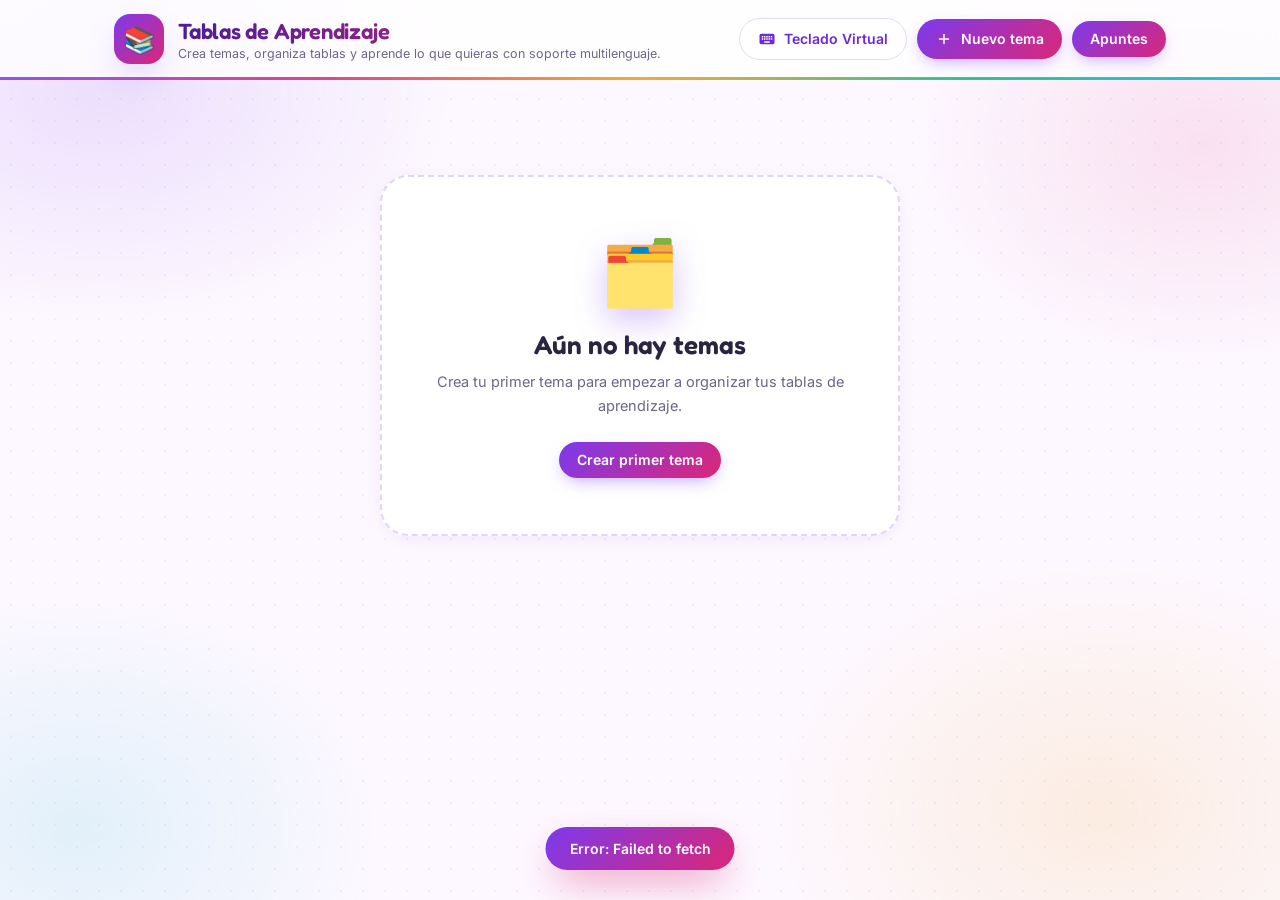
==== index.html @ 8bde0f59 "Update index.html" ====
<!DOCTYPE html>
<html lang="es">
<head>
  <meta charset="UTF-8" />
  <meta name="viewport" content="width=device-width, initial-scale=1.0" />
  <title>Tablas de Aprendizaje</title>
  <link rel="stylesheet" href="styles.css" />
  <link rel="preconnect" href="https://fonts.googleapis.com">
  <link href="https://fonts.googleapis.com/css2?family=Inter:wght@400;500;600;700;800&display=swap" rel="stylesheet">
  <!-- Icons -->
  <link href="https://fonts.googleapis.com/icon?family=Material+Icons+Round" rel="stylesheet">
</head>
<body>
  <div class="app-wrapper">
    <!-- Header -->
    <header class="app-header">
      <div class="header-inner">
        <div class="brand">
          <span class="brand-emoji">📚</span>
          <div>
            <h1>Tablas de Aprendizaje</h1>
            <p class="subtitle">Crea temas, organiza tablas y aprende lo que quieras con soporte multilenguaje.</p>
          </div>
        </div>
        <div class="header-actions">
          <button id="btnToggleKeyboard" class="btn btn-ghost" title="Mostrar/Ocultar Teclado Virtual">
            <span class="material-icons-round">keyboard</span>
            <span class="btn-text">Teclado Virtual</span>
          </button>
          <button id="btnNewTheme" class="btn btn-primary">
            <span class="material-icons-round">add</span> Nuevo tema
          </button>
          <a href="https://1oscar089.github.io/Directorio-de-Sitios/" target="_blank"><button class="btn btn-primary"> Apuntes </button></a>
        </div>
      </div>
    </header>

    <!-- Main -->
    <main class="app-main">
      <!-- Vista de temas -->
      <section id="viewThemes" class="view active">
        <div id="emptyState" class="empty-state">
          <div class="empty-emoji">🗂️</div>
          <h2>Aún no hay temas</h2>
          <p>Crea tu primer tema para empezar a organizar tus tablas de aprendizaje.</p>
          <button class="btn btn-primary" onclick="document.getElementById('btnNewTheme').click()">Crear primer tema</button>
        </div>
        <div id="themesGrid" class="themes-grid"></div>
      </section>

      <!-- Vista de un tema -->
      <section id="viewTheme" class="view">
        <button class="btn btn-ghost back-btn" onclick="showThemes()">
          <span class="material-icons-round">arrow_back</span> Volver a temas
        </button>
        <div class="theme-header">
          <span id="themeEmoji" class="theme-emoji">📖</span>
          <h2 id="themeName">Tema</h2>
          <button class="btn btn-ghost btn-sm" onclick="editCurrentTheme()" title="Editar Tema">
            <span class="material-icons-round">edit</span>
          </button>
        </div>
        <div class="tables-section">
          <div class="tables-section-head">
            <h3>Tus Tablas</h3>
            <button id="btnNewTable" class="btn btn-primary">
              <span class="material-icons-round">add_circle</span> Nueva tabla
            </button>
          </div>
          <div id="tablesContainer" class="tables-container"></div>
        </div>
      </section>
    </main>
  </div>

  <!-- Teclado Virtual Avanzado / Multilenguaje -->
  <div id="virtualKeyboard" class="virtual-keyboard hidden">
    <div class="vk-header">
      <div class="vk-title-group">
        <span class="material-icons-round">language</span>
        <span class="vk-title">Símbolos e Idiomas</span>
      </div>
      <select id="vkLayoutSelect" class="vk-select">
        <optgroup label="Idiomas Asiáticos">
          <option value="japanese_hiragana">Japonés (Hiragana)</option>
          <option value="japanese_katakana">Japonés (Katakana)</option>
          <option value="chinese_common">Chino (Ideogramas comunes)</option>
          <option value="korean_hangul">Coreano (Hangul Jamo)</option>
        </optgroup>
        <optgroup label="Otros Idiomas y Fonética">
          <option value="arabic">Árabe</option>
          <option value="greek">Griego</option>
          <option value="cyrillic">Cirílico (Ruso)</option>
          <option value="ipa">IPA (Fonética)</option>
        </optgroup>
        <optgroup label="Ciencias y Acentos">
          <option value="math">Matemáticas y Lógica</option>
          <option value="accents">Acentos Especiales</option>
        </optgroup>
      </select>
      <div class="vk-drag-handle material-icons-round" title="Arrastrar teclado">drag_indicator</div>
      <button class="vk-close material-icons-round" onclick="toggleVirtualKeyboard()">close</button>
    </div>
    <!-- Buscador interno de símbolos rápidos -->
    <div class="vk-search-container">
      <span class="material-icons-round search-icon">search</span>
      <input type="text" id="vkSearchInput" placeholder="Buscar símbolo (ej: alfa, k, integral)..." />
    </div>
    <div id="vkKeysContainer" class="vk-keys"></div>
  </div>

  <!-- Modales y Toasts -->
  <div id="modalTheme" class="modal-overlay" hidden>
    <div class="modal">
      <div class="modal-head">
        <h3>Nuevo tema</h3>
        <button class="modal-close" onclick="closeModal('modalTheme')">×</button>
      </div>
      <div class="modal-body">
        <label class="field">
          <span>Emoji</span>
          <input type="text" id="themeEmojiInput" maxlength="4" placeholder="📖" />
        </label>
        <label class="field">
          <span>Nombre del tema</span>
          <input type="text" id="themeNameInput" placeholder="Ej: Vocabulario Asiático" />
        </label>
      </div>
      <div class="modal-foot">
        <button class="btn btn-ghost" onclick="closeModal('modalTheme')">Cancelar</button>
        <button class="btn btn-primary" onclick="createTheme()">Crear tema</button>
      </div>
    </div>
  </div>

  <div id="modalTable" class="modal-overlay" hidden>
    <div class="modal modal-lg">
      <div class="modal-head">
        <h3>Nueva tabla</h3>
        <button class="modal-close" onclick="closeModal('modalTable')">×</button>
      </div>
      <div class="modal-body">
        <div class="form-grid">
          <label class="field">
            <span>Título de la tabla</span>
            <input type="text" id="tableTitleInput" placeholder="Ej: Caracteres Básicos" />
          </label>
          <label class="field">
            <span>Número de columnas</span>
            <input type="number" id="tableColsInput" min="1" max="10" value="3" />
          </label>
        </div>
        <div class="field">
          <span>Encabezados (headers)</span>
          <div id="headersList" class="headers-list"></div>
        </div>
      </div>
      <div class="modal-foot">
        <button class="btn btn-ghost" onclick="closeModal('modalTable')">Cancelar</button>
        <button class="btn btn-primary" onclick="createTable()">Crear tabla</button>
      </div>
    </div>
  </div>

  <div id="modalConfirm" class="modal-overlay" hidden>
    <div class="modal modal-sm">
      <div class="modal-head">
        <h3 id="confirmTitle">Confirmar</h3>
      </div>
      <div class="modal-body">
        <p id="confirmMessage">¿Estás seguro?</p>
      </div>
      <div class="modal-foot">
        <button class="btn btn-ghost" onclick="closeModal('modalConfirm')">Cancelar</button>
        <button class="btn btn-danger" id="confirmAccept">Aceptar</button>
      </div>
    </div>
  </div>

  <div id="toast" class="toast" hidden></div>
  <div id="loading" class="loading" hidden><div class="spinner"></div></div>

  <script src="config.js"></script>
  <script src="app.js"></script>
</body>
</html>
---- styles.css ----
/* ============================================================
   Tablas de Aprendizaje — Tema "Study Pop" 🎨
   Colorido, vibrante y energizante para estudiar.
   SOLO estilos: tu HTML, app.js y config.js quedan intactos.
============================================================ */
@import url('https://fonts.googleapis.com/css2?family=Fredoka:wght@400;500;600;700&display=swap');

:root {
  --violet: #7C3AED;
  --violet-deep: #6D28D9;
  --fuchsia: #DB2777;
  --coral: #F43F5E;
  --amber: #F59E0B;
  --cyan: #06B6D4;
  --green: #10B981;
  --ink: #2A2440;
  --ink-soft: #6D6685;
  --surface: #FFFFFF;
  --line: #EFE9F7;
  --grad-primary: linear-gradient(135deg, #7C3AED, #DB2777);
  --grad-rainbow: linear-gradient(90deg, #7C3AED, #DB2777, #F59E0B, #10B981, #06B6D4);
  --shadow-soft: 0 4px 20px -6px rgba(124, 58, 237, .14);
  --shadow-pop: 0 14px 34px -10px rgba(124, 58, 237, .35);
}

* { margin: 0; padding: 0; box-sizing: border-box; }
[hidden] { display: none !important; }
.hidden { display: none !important; }
button { font-family: inherit; }

::selection { background: var(--violet); color: #fff; }
:focus-visible { outline: 2.5px solid var(--fuchsia); outline-offset: 2px; }

body {
  font-family: 'Inter', sans-serif;
  color: var(--ink);
  min-height: 100vh;
  -webkit-font-smoothing: antialiased;
  /* Textura de puntitos tipo cuaderno */
  background-color: #FDF8FF;
  background-image: radial-gradient(rgba(124, 58, 237, .07) 1px, transparent 1px);
  background-size: 22px 22px;
}

/* Manchas de color flotando de fondo */
body::before {
  content: "";
  position: fixed;
  inset: 0;
  z-index: -1;
  pointer-events: none;
  background:
    radial-gradient(600px 400px at 8% 10%, rgba(124, 58, 237, .13), transparent 60%),
    radial-gradient(500px 380px at 94% 16%, rgba(219, 39, 119, .11), transparent 60%),
    radial-gradient(560px 420px at 86% 90%, rgba(245, 158, 11, .12), transparent 60%),
    radial-gradient(520px 400px at 6% 92%, rgba(6, 182, 212, .11), transparent 60%);
}

::-webkit-scrollbar { width: 10px; height: 10px; }
::-webkit-scrollbar-track { background: transparent; }
::-webkit-scrollbar-thumb {
  background: linear-gradient(180deg, #C4B5FD, #F9A8D4);
  border-radius: 99px;
  border: 2px solid #FDF8FF;
}

/* ============ Header ============ */
.app-header {
  position: sticky;
  top: 0;
  z-index: 50;
  background: rgba(255, 255, 255, .8);
  backdrop-filter: blur(14px);
  -webkit-backdrop-filter: blur(14px);
  border-bottom: 1px solid var(--line);
}
/* Línea arcoíris bajo el header ✨ */
.app-header::after {
  content: "";
  position: absolute;
  left: 0; right: 0; bottom: -2px;
  height: 3px;
  background: var(--grad-rainbow);
  opacity: .85;
}

.header-inner {
  max-width: 1100px;
  margin: 0 auto;
  padding: 14px 24px;
  display: flex;
  align-items: center;
  justify-content: space-between;
  gap: 16px;
  flex-wrap: wrap;
}

.brand { display: flex; align-items: center; gap: 14px; }
.brand-emoji {
  width: 50px; height: 50px;
  display: grid; place-items: center;
  font-size: 26px;
  background: var(--grad-primary);
  border-radius: 16px;
  box-shadow: var(--shadow-pop);
  animation: bob 4s ease-in-out infinite;
}
.brand h1 {
  font-family: 'Fredoka', sans-serif;
  font-size: 22px;
  font-weight: 600;
  letter-spacing: -.01em;
  background: linear-gradient(90deg, #4C1D95, #DB2777);
  -webkit-background-clip: text;
  background-clip: text;
  -webkit-text-fill-color: transparent;
  color: var(--violet-deep);
}
.subtitle { font-size: 12.5px; color: var(--ink-soft); margin-top: 2px; }

.header-actions { display: flex; align-items: center; gap: 10px; flex-wrap: wrap; }

/* ============ Botones ============ */
.btn {
  display: inline-flex;
  align-items: center;
  gap: 8px;
  font: 600 14px/1 'Inter', sans-serif;
  padding: 11px 18px;
  border-radius: 999px;
  border: 0;
  cursor: pointer;
  transition: all .2s ease;
  white-space: nowrap;
}
.btn .material-icons-round { font-size: 18px; }

.btn-primary {
  background: var(--grad-primary);
  color: #fff;
  box-shadow: 0 6px 18px -6px rgba(124, 58, 237, .55);
}
.btn-primary:hover {
  transform: translateY(-2px);
  box-shadow: 0 12px 28px -8px rgba(219, 39, 119, .55);
  filter: saturate(1.2);
}
.btn-primary:active { transform: translateY(0) scale(.97); }

.btn-ghost {
  background: #fff;
  color: var(--violet-deep);
  border: 1.5px solid #E4D9FA;
}
.btn-ghost:hover {
  border-color: var(--violet);
  color: var(--violet);
  background: #F5EFFF;
  transform: translateY(-2px);
}

.btn-danger {
  background: linear-gradient(135deg, #F43F5E, #E11D48);
  color: #fff;
  box-shadow: 0 6px 16px -6px rgba(244, 63, 94, .55);
}
.btn-danger:hover { transform: translateY(-2px); filter: saturate(1.2); }

.btn-sm { padding: 8px 13px; font-size: 13px; }
.btn-text { display: inline; }

/* ============ Vistas ============ */
.app-main {
  max-width: 1100px;
  margin: 0 auto;
  padding: 36px 24px 90px;
}
.view { display: none; }
.view.active { display: block; animation: viewIn .35s cubic-bezier(.2, .8, .3, 1); }

/* ============ Estado vacío ============ */
.empty-state {
  max-width: 520px;
  margin: 60px auto;
  text-align: center;
  background: var(--surface);
  border: 2px dashed #E0D4F7;
  border-radius: 28px;
  padding: 56px 40px;
  box-shadow: var(--shadow-soft);
}
.empty-emoji {
  font-size: 64px;
  display: inline-block;
  margin-bottom: 18px;
  animation: wobble 2.6s ease-in-out infinite;
  filter: drop-shadow(0 12px 16px rgba(124, 58, 237, .3));
}
.empty-state h2 {
  font-family: 'Fredoka', sans-serif;
  font-size: 26px;
  font-weight: 600;
  margin-bottom: 10px;
}
.empty-state p { color: var(--ink-soft); font-size: 14.5px; line-height: 1.65; margin-bottom: 24px; }

/* ============ Grid de temas ============ */
.themes-grid {
  display: grid;
  grid-template-columns: repeat(auto-fill, minmax(260px, 1fr));
  gap: 20px;
}

/* Cada tarjeta rota entre 6 colores vivos */
#themesGrid > :nth-child(6n+1) { --card: #7C3AED; }
#themesGrid > :nth-child(6n+2) { --card: #DB2777; }
#themesGrid > :nth-child(6n+3) { --card: #F59E0B; }
#themesGrid > :nth-child(6n+4) { --card: #10B981; }
#themesGrid > :nth-child(6n+5) { --card: #06B6D4; }
#themesGrid > :nth-child(6n+6) { --card: #F43F5E; }

#themesGrid > * {
  --card: var(--violet);
  background: var(--surface);
  border: 1px solid var(--line);
  border-top: 5px solid var(--card);
  border-radius: 20px;
  padding: 22px;
  cursor: pointer;
  box-shadow: var(--shadow-soft);
  transition: transform .22s cubic-bezier(.2, .8, .3, 1.1), box-shadow .22s;
  animation: viewIn .4s ease backwards;
}
#themesGrid > *:nth-child(1) { animation-delay: .02s; }
#themesGrid > *:nth-child(2) { animation-delay: .06s; }
#themesGrid > *:nth-child(3) { animation-delay: .10s; }
#themesGrid > *:nth-child(4) { animation-delay: .14s; }
#themesGrid > *:nth-child(5) { animation-delay: .18s; }
#themesGrid > *:hover {
  transform: translateY(-6px) rotate(-.5deg);
  box-shadow: 0 20px 40px -12px rgba(42, 36, 64, .25);
}
#themesGrid > *:hover [class*="emoji"] {
  transform: scale(1.2) rotate(-8deg);
  transition: transform .25s cubic-bezier(.2, .8, .3, 1.4);
}
#themesGrid > * [class*="emoji"] { transition: transform .25s; }

#themesGrid h2, #themesGrid h3 {
  font-family: 'Fredoka', sans-serif;
  font-weight: 600;
  font-size: 18px;
  color: var(--ink);
  margin: 8px 0 4px;
}
#themesGrid p { font-size: 12.5px; color: var(--ink-soft); }

/* ============ Vista de un tema ============ */
.back-btn { margin-bottom: 24px; }

.theme-header {
  display: flex;
  align-items: center;
  gap: 18px;
  flex-wrap: wrap;
  padding: 26px 28px;
  background: var(--surface);
  border: 1px solid var(--line);
  border-radius: 24px;
  box-shadow: var(--shadow-soft);
  margin-bottom: 30px;
}
.theme-emoji {
  width: 66px; height: 66px;
  display: grid; place-items: center;
  font-size: 32px;
  background: linear-gradient(135deg, #FFF4D6, #FFE3EC, #EDE4FF);
  border-radius: 20px;
  box-shadow: var(--shadow-pop);
}
#themeName {
  font-family: 'Fredoka', sans-serif;
  font-size: 30px;
  font-weight: 600;
  letter-spacing: -.01em;
  background: var(--grad-primary);
  -webkit-background-clip: text;
  background-clip: text;
  -webkit-text-fill-color: transparent;
  color: var(--violet-deep);
  flex: 1;
  min-width: 120px;
}

.tables-section-head {
  display: flex;
  align-items: center;
  justify-content: space-between;
  gap: 12px;
  margin-bottom: 20px;
  flex-wrap: wrap;
}
.tables-section-head h3 {
  font-family: 'Fredoka', sans-serif;
  font-size: 21px;
  font-weight: 600;
  position: relative;
  padding-bottom: 9px;
}
.tables-section-head h3::after {
  content: "";
  position: absolute;
  left: 0; bottom: 0;
  width: 58px; height: 4px;
  border-radius: 99px;
  background: var(--grad-rainbow);
}

/* ============ Tablas (contenido dinámico) ============ */
#tablesContainer > * {
  background: var(--surface);
  border: 1px solid var(--line);
  border-radius: 18px;
  box-shadow: var(--shadow-soft);
  margin-bottom: 22px;
  overflow: hidden;
}
#tablesContainer > * > :first-child,
#tablesContainer h3, #tablesContainer h4 {
  font-family: 'Fredoka', sans-serif;
}

#tablesContainer table {
  width: 100%;
  border-collapse: separate;
  border-spacing: 0;
}
#tablesContainer th {
  background: linear-gradient(135deg, #F3ECFE, #FDE7F1);
  color: var(--violet-deep);
  text-align: left;
  text-transform: uppercase;
  font-size: 11px;
  font-weight: 700;
  letter-spacing: .09em;
  padding: 12px 15px;
  border-bottom: 2px solid #E4D9FA;
}
#tablesContainer td {
  padding: 12px 15px;
  border-bottom: 1px solid var(--line);
  font-size: 14.5px;
}
#tablesContainer tbody tr:nth-child(even) td { background: #FBF8FF; }
#tablesContainer tbody tr:hover td { background: #FFF9E8; }

/* Celdas editables se resaltan como marcador amarillo 🖍️ */
#tablesContainer [contenteditable] {
  min-width: 40px;
  border-radius: 6px;
  transition: background .15s, box-shadow .15s;
}
#tablesContainer [contenteditable]:focus {
  outline: none;
  background: #FFF6C9;
  box-shadow: 0 0 0 2px var(--amber);
}

/* Botones pequeños dentro de las tablas (añadir/eliminar fila) */
#tablesContainer button {
  font: 600 12.5px 'Inter', sans-serif;
  padding: 7px 13px;
  border-radius: 999px;
  border: 1.5px solid #E4D9FA;
  background: #fff;
  color: var(--violet-deep);
  cursor: pointer;
  transition: all .15s;
}
#tablesContainer button:hover {
  border-color: var(--violet);
  color: var(--violet);
  background: #F5EFFF;
}

/* ============ Teclado Virtual ============ */
.virtual-keyboard {
  position: fixed;
  right: 24px; bottom: 24px;
  z-index: 90;
  width: min(680px, calc(100vw - 40px));
  background: rgba(255, 255, 255, .94);
  backdrop-filter: blur(16px);
  -webkit-backdrop-filter: blur(16px);
  border: 1px solid #E8DFFB;
  border-radius: 20px;
  box-shadow: 0 24px 60px -16px rgba(76, 29, 149, .4);
  overflow: hidden;
  animation: popIn .28s cubic-bezier(.2, .9, .3, 1.2);
}

.vk-header {
  display: flex;
  align-items: center;
  gap: 10px;
  flex-wrap: wrap;
  padding: 12px 14px;
  background: var(--grad-primary);
  color: #fff;
}
.vk-title-group { display: flex; align-items: center; gap: 8px; }
.vk-title { font-family: 'Fredoka', sans-serif; font-weight: 600; font-size: 15px; }

.vk-select {
  border: 0;
  border-radius: 10px;
  padding: 8px 12px;
  font: 500 13px 'Inter', sans-serif;
  color: var(--ink);
  background: #fff;
  cursor: pointer;
  flex: 1;
  min-width: 150px;
}
.vk-select:focus { outline: 2.5px solid rgba(255,255,255,.6); }

.vk-drag-handle { cursor: grab; color: rgba(255,255,255,.85); font-size: 20px; touch-action: none; }
.vk-drag-handle:active { cursor: grabbing; }

.vk-close {
  border: 0;
  background: rgba(255,255,255,.22);
  color: #fff;
  width: 34px; height: 34px;
  border-radius: 10px;
  cursor: pointer;
  display: grid; place-items: center;
  transition: background .15s;
}
.vk-close:hover { background: var(--coral); }

.vk-search-container {
  position: relative;
  padding: 10px 14px;
  border-bottom: 1px solid var(--line);
  background: #fff;
}
.search-icon {
  position: absolute;
  left: 26px; top: 50%;
  transform: translateY(-50%);
  font-size: 18px;
  color: #B9A8E8;
  pointer-events: none;
}
#vkSearchInput {
  width: 100%;
  padding: 10px 12px 10px 38px;
  font: 500 14px 'Inter', sans-serif;
  color: var(--ink);
  border: 1.5px solid #E4D9FA;
  border-radius: 11px;
  background: #FBF9FF;
  transition: all .15s;
}
#vkSearchInput:focus {
  outline: none;
  border-color: var(--violet);
  background: #fff;
  box-shadow: 0 0 0 4px rgba(124, 58, 237, .12);
}

.vk-keys {
  display: grid;
  grid-template-columns: repeat(auto-fill, minmax(46px, 1fr));
  gap: 8px;
  padding: 14px;
  max-height: 300px;
  overflow-y: auto;
}
#vkKeysContainer > * {
  height: 46px;
  font-size: 18px;
  font-family: 'Inter', sans-serif;
  color: var(--ink);
  border: 1.5px solid #E8DFFB;
  border-radius: 11px;
  cursor: pointer;
  transition: all .12s;
  line-height: 1;
}
/* Teclas alternando lila y rosa claritos */
#vkKeysContainer > :nth-child(odd)  { background: #F7F2FF; }
#vkKeysContainer > :nth-child(even) { background: #FFF0F7; }
#vkKeysContainer > *:hover {
  background: var(--grad-primary);
  color: #fff;
  border-color: transparent;
  transform: translateY(-2px) scale(1.06);
  box-shadow: 0 6px 14px -4px rgba(124, 58, 237, .5);
}
#vkKeysContainer > *:active { transform: scale(.92); }

/* ============ Modales ============ */
.modal-overlay {
  position: fixed;
  inset: 0;
  z-index: 100;
  padding: 20px;
  display: grid;
  place-items: center;
  background: rgba(42, 26, 66, .5);
  backdrop-filter: blur(6px);
  -webkit-backdrop-filter: blur(6px);
  animation: fadeIn .2s ease;
}
.modal {
  width: 100%;
  max-width: 460px;
  background: var(--surface);
  border-radius: 24px;
  box-shadow: 0 30px 80px -20px rgba(76, 29, 149, .55);
  overflow: hidden;
  animation: popIn .28s cubic-bezier(.2, .9, .3, 1.15);
}
/* Barra arcoíris sobre cada modal 🌈 */
.modal::before {
  content: "";
  display: block;
  height: 5px;
  background: var(--grad-rainbow);
}
.modal-lg { max-width: 600px; }
.modal-sm { max-width: 380px; }

.modal-head {
  display: flex;
  align-items: center;
  justify-content: space-between;
  padding: 20px 24px 0;
}
.modal-head h3 { font-family: 'Fredoka', sans-serif; font-size: 21px; font-weight: 600; }

.modal-close {
  border: 0;
  background: #F5EFFF;
  color: var(--violet-deep);
  width: 34px; height: 34px;
  border-radius: 10px;
  font-size: 20px;
  line-height: 1;
  cursor: pointer;
  transition: all .15s;
}
.modal-close:hover { background: var(--coral); color: #fff; transform: rotate(90deg); }

.modal-body { padding: 20px 24px; }
.modal-body p { font-size: 14.5px; line-height: 1.6; color: var(--ink-soft); }
.modal-foot {
  display: flex;
  justify-content: flex-end;
  gap: 10px;
  padding: 0 24px 22px;
}

.form-grid { display: grid; grid-template-columns: 1fr 120px; gap: 14px; }

.field { display: block; margin-bottom: 16px; }
.field > span {
  display: block;
  font-size: 11px;
  font-weight: 700;
  letter-spacing: .1em;
  text-transform: uppercase;
  color: var(--ink-soft);
  margin-bottom: 7px;
}
input[type="text"], input[type="number"] {
  width: 100%;
  padding: 11px 14px;
  font: 500 14px 'Inter', sans-serif;
  color: var(--ink);
  background: #FBF9FF;
  border: 1.5px solid #E4D9FA;
  border-radius: 12px;
  transition: all .15s;
}
input:focus {
  outline: none;
  border-color: var(--violet);
  background: #fff;
  box-shadow: 0 0 0 4px rgba(124, 58, 237, .12);
}
.headers-list {
  display: grid;
  grid-template-columns: repeat(auto-fill, minmax(150px, 1fr));
  gap: 10px;
}

/* ============ Toast ============ */
.toast {
  position: fixed;
  left: 50%; bottom: 30px;
  z-index: 200;
  transform: translate(-50%, 90px);
  background: var(--grad-primary);
  color: #fff;
  font-weight: 600;
  font-size: 14px;
  padding: 13px 24px;
  border-radius: 999px;
  box-shadow: 0 16px 40px -10px rgba(219, 39, 119, .6);
  transition: transform .35s cubic-bezier(.2, .9, .3, 1.2);
}
.toast:not([hidden]), .toast.show { transform: translate(-50%, 0); }

/* ============ Loading ============ */
.loading {
  position: fixed;
  inset: 0;
  z-index: 300;
  display: grid;
  place-items: center;
  background: rgba(253, 248, 255, .7);
  backdrop-filter: blur(4px);
}
.spinner {
  width: 46px; height: 46px;
  border-radius: 50%;
  background: conic-gradient(#7C3AED, #DB2777, #F59E0B, #10B981, #06B6D4, #7C3AED);
  -webkit-mask: radial-gradient(farthest-side, transparent calc(100% - 5px), #000 calc(100% - 4px));
          mask: radial-gradient(farthest-side, transparent calc(100% - 5px), #000 calc(100% - 4px));
  animation: spin .9s linear infinite;
}

/* ============ Animaciones ============ */
@keyframes spin { to { transform: rotate(1turn); } }
@keyframes bob { 0%, 100% { transform: translateY(0); } 50% { transform: translateY(-5px); } }
@keyframes wobble { 0%, 100% { transform: translateY(0) rotate(-4deg); } 50% { transform: translateY(-10px) rotate(4deg); } }
@keyframes fadeIn { from { opacity: 0; } }
@keyframes popIn { from { opacity: 0; transform: translateY(14px) scale(.96); } }
@keyframes viewIn { from { opacity: 0; transform: translateY(12px); } to { opacity: 1; transform: none; } }

/* ============ Responsive ============ */
@media (max-width: 768px) {
  .header-inner { padding: 12px 16px; }
  .btn-text { display: none; }
  .app-main { padding: 24px 16px 110px; }
  .themes-grid { grid-template-columns: 1fr; }
  .theme-header { padding: 20px; }
  #themeName { font-size: 24px; }
  .theme-emoji { width: 54px; height: 54px; font-size: 26px; }
  .form-grid { grid-template-columns: 1fr; }
  .virtual-keyboard { left: 12px; right: 12px; bottom: 12px; width: auto; }
  .vk-keys { max-height: 240px; }
}
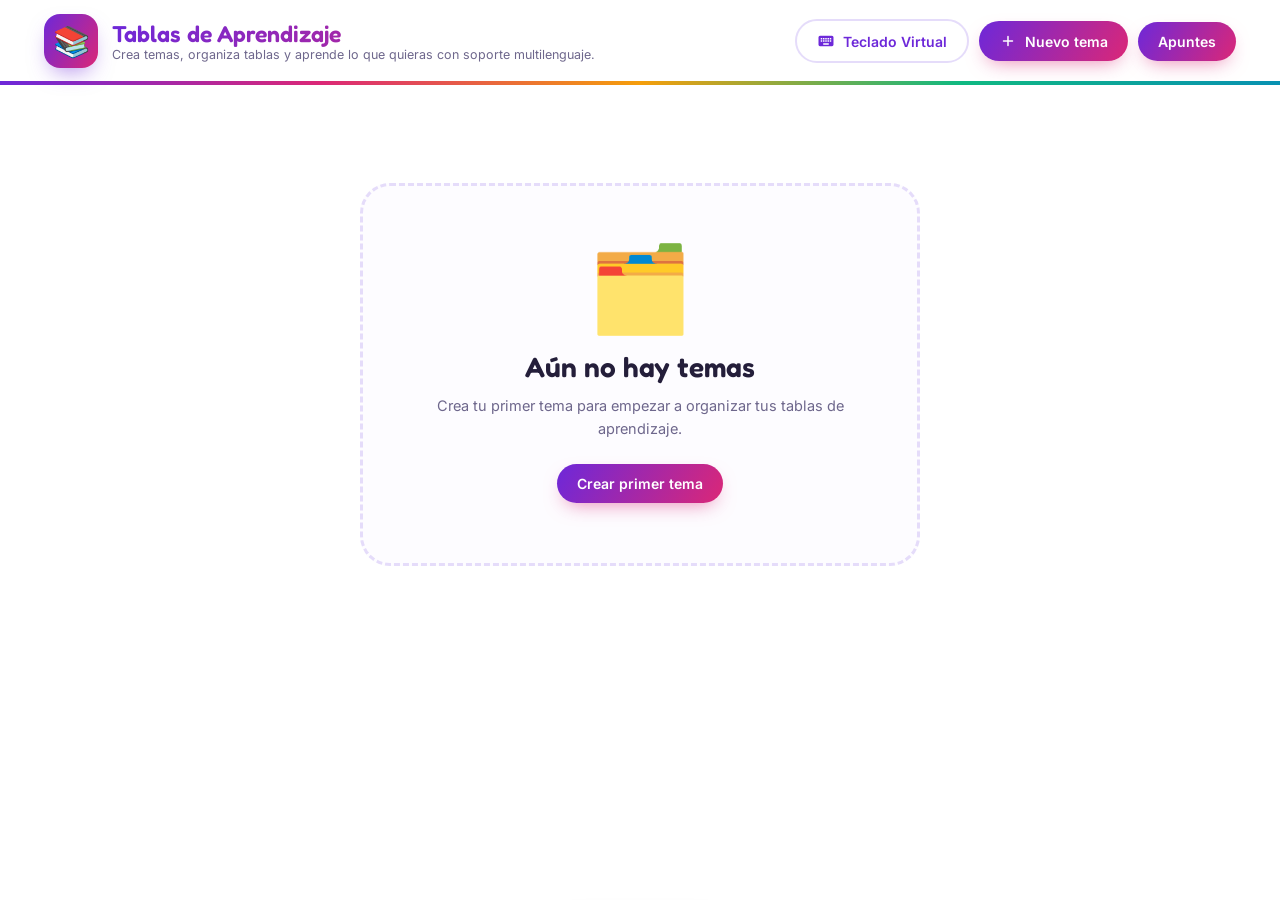
==== commit c3e3f75a: "update" ====
--- a/index.html
+++ b/index.html
@@ -182,5 +182,101 @@
 
   <script src="config.js"></script>
   <script src="app.js"></script>
+  <script>
+/* ===== Corrector visual (iconos + tarjetas). No toca lógica. ===== */
+(function () {
+  // Nombres de ligadura válidos: si un elemento contiene solo este texto,
+  // se le aplica la fuente de iconos (el texto se convierte en glifo solo).
+  var ICONS = ("add add_circle add_box delete delete_outline delete_forever edit edit_note " +
+    "arrow_upward arrow_downward arrow_back arrow_forward arrow_drop_up arrow_drop_down " +
+    "close cancel search keyboard save check check_circle table_chart grid_on grid_view " +
+    "view_list list more_vert more_horiz visibility visibility_off download file_download " +
+    "upload file_upload content_copy content_paste drag_indicator language open_in_new " +
+    "refresh sync settings info warning error help menu home star favorite bookmark share " +
+    "print folder description article code data_object functions calculate post_add " +
+    "playlist_add library_add note_add remove clear done undo redo expand_more expand_less " +
+    "chevron_right chevron_left first_page last_page keyboard_arrow_up keyboard_arrow_down " +
+    "keyboard_double_arrow_up keyboard_double_arrow_down text_fields title low_priority " +
+    "swap_vert swap_horiz sort move_up move_down upgrade").split(" ");
+  var SET = {}; ICONS.forEach(function (n) { SET[n] = 1; });
+
+  // Palabras en español -> glifo por codepoint (texto oculto con CSS, DOM intacto)
+  var WORDS = {
+    "editar": "\ue3c9", "eliminar": "\ue872", "borrar": "\ue872", "quitar": "\ue872",
+    "subir": "\ue5d8", "bajar": "\ue5db", "subir fila": "\ue5d8", "bajar fila": "\ue5db",
+    "añadir": "\ue145", "anadir": "\ue145", "agregar": "\ue145",
+    "guardar": "\ue161", "cerrar": "\ue5cd", "cancelar": "\ue5cd", "buscar": "\ue8b6"
+  };
+  var TRASH = /\u{1F5D1}(\uFE0F|\u200D)?/u;
+
+  function ownText(el) {
+    var t = "", n = el.firstChild;
+    while (n) { if (n.nodeType === 3) t += n.textContent; n = n.nextSibling; }
+    return t.trim();
+  }
+  function iconFont(el) {
+    el.style.setProperty("font-family", "'Material Icons Round'", "important");
+    el.style.setProperty("font-weight", "normal", "important");
+    el.style.setProperty("font-style", "normal", "important");
+    el.style.setProperty("text-transform", "none", "important");
+    el.style.setProperty("letter-spacing", "normal", "important");
+    el.style.setProperty("font-feature-settings", "'liga'", "important");
+    el.style.setProperty("line-height", "1", "important");
+  }
+  function fixIcons() {
+    document.querySelectorAll("body *").forEach(function (el) {
+      if (el.dataset && el.dataset.fx) return;
+      if (el.closest && el.closest("pre,code,textarea,input,select,[contenteditable]")) return;
+      if (el.children.length) return;
+      var t = ownText(el); if (!t) return;
+      var low = t.toLowerCase();
+      if (SET[low]) { el.dataset.fx = "i"; iconFont(el); return; }
+      if (WORDS[low]) {
+        el.dataset.fx = "w";
+        el.classList.add("fx-ic");
+        el.style.setProperty("--fxcp", '"' + WORDS[low] + '"');
+        return;
+      }
+      if (TRASH.test(t) && t.replace(TRASH, "").trim() === "") {
+        el.dataset.fx = "w";
+        el.classList.add("fx-ic");
+        el.style.setProperty("--fxcp", '"\\e872"');
+      }
+    });
+  }
+
+  // Tarjetas: emoji grande, nombre bonito, UN control de borrado arriba-derecha
+  var PICT = /[\u{1F000}-\u{1FAFF}\u{2600}-\u{27BF}\u{1F1E6}-\u{1F1FF}\u{2B00}-\u{2BFF}]/u;
+  var grid = document.getElementById("themesGrid");
+  function tuneCards() {
+    if (!grid) return;
+    grid.querySelectorAll(":scope > *").forEach(function (card) {
+      if (card.dataset.fxCard) return;
+      card.dataset.fxCard = "1";
+      var del = null, named = false;
+      card.querySelectorAll("*").forEach(function (el) {
+        if (del && del.contains(el)) return;
+        var cls = el.getAttribute("class") || "";
+        var txt = ownText(el);
+        if (/delete|trash|\u{1F5D1}|borrar|elimin|remov/i.test(txt + " " + cls)) {
+          var host = el.closest("button") || el;
+          if (!del) { del = host; host.classList.add("fx-del"); }
+          return;
+        }
+        if (el.children.length) return;
+        if (txt && txt.length <= 8 && PICT.test(txt)) { el.classList.add("fx-emoji"); return; }
+        if (!named && txt) { el.classList.add("fx-name"); named = true; }
+      });
+    });
+  }
+
+  var pend = false;
+  new MutationObserver(function () {
+    if (pend) return; pend = true;
+    requestAnimationFrame(function () { pend = false; fixIcons(); tuneCards(); });
+  }).observe(document.documentElement, { childList: true, subtree: true });
+  fixIcons(); tuneCards();
+})();
+</script>
 </body>
 </html>
--- a/styles.css
+++ b/styles.css
@@ -1,633 +1,475 @@
 /* ============================================================
-   Tablas de Aprendizaje — Tema "Study Pop" 🎨
-   Colorido, vibrante y energizante para estudiar.
-   SOLO estilos: tu HTML, app.js y config.js quedan intactos.
+   Tablas de Aprendizaje — v3
+   Full width · tarjetas de color sólido · iconos arreglados
+   · tablas con diseño de tabla normal · UN solo basurero
 ============================================================ */
 @import url('https://fonts.googleapis.com/css2?family=Fredoka:wght@400;500;600;700&display=swap');
 
+/* --- FIX ICONOS: alias de TODAS las variantes de Material
+   a la fuente Round que ya carga tu HTML. --- */
+.material-icons,
+.material-icons-outlined,
+.material-icons-sharp,
+.material-icons-two-tone,
+.material-symbols-outlined,
+.material-symbols-rounded,
+.material-symbols-sharp {
+  font-family: 'Material Icons Round' !important;
+  font-weight: normal !important;
+  font-style: normal !important;
+  font-size: 22px;
+  line-height: 1;
+  letter-spacing: normal !important;
+  text-transform: none !important;
+  display: inline-block;
+  white-space: nowrap;
+  word-wrap: normal;
+  direction: ltr;
+  font-feature-settings: 'liga';
+  -webkit-font-feature-settings: 'liga';
+  -webkit-font-smoothing: antialiased;
+  user-select: none;
+}
+
+/* Elemento marcado por el corrector: texto oculto + glifo por codepoint
+   (no cambia el DOM, así la lógica de tu app queda intacta) */
+.fx-ic {
+  font-size: 0 !important;
+  display: inline-block;
+  vertical-align: middle;
+  line-height: 1;
+}
+.fx-ic::before {
+  content: var(--fxcp, "\e872");
+  font-family: 'Material Icons Round' !important;
+  font-size: 20px;
+  font-weight: normal;
+  line-height: 1;
+}
+
 :root {
-  --violet: #7C3AED;
-  --violet-deep: #6D28D9;
-  --fuchsia: #DB2777;
-  --coral: #F43F5E;
-  --amber: #F59E0B;
-  --cyan: #06B6D4;
-  --green: #10B981;
-  --ink: #2A2440;
-  --ink-soft: #6D6685;
-  --surface: #FFFFFF;
-  --line: #EFE9F7;
-  --grad-primary: linear-gradient(135deg, #7C3AED, #DB2777);
-  --grad-rainbow: linear-gradient(90deg, #7C3AED, #DB2777, #F59E0B, #10B981, #06B6D4);
-  --shadow-soft: 0 4px 20px -6px rgba(124, 58, 237, .14);
-  --shadow-pop: 0 14px 34px -10px rgba(124, 58, 237, .35);
+  --ink: #241E3A;
+  --ink-soft: #6E678C;
+  --line: #E7E2F4;
+  --violet: #6D28D9;
+  --pink: #DB2777;
+  --grad: linear-gradient(120deg, #6D28D9, #DB2777);
+  --rainbow: linear-gradient(90deg, #6D28D9, #DB2777, #F59E0B, #10B981, #0891B2);
 }
 
 * { margin: 0; padding: 0; box-sizing: border-box; }
-[hidden] { display: none !important; }
-.hidden { display: none !important; }
+[hidden], .hidden { display: none !important; }
 button { font-family: inherit; }
-
-::selection { background: var(--violet); color: #fff; }
-:focus-visible { outline: 2.5px solid var(--fuchsia); outline-offset: 2px; }
+::selection { background: var(--pink); color: #fff; }
 
 body {
   font-family: 'Inter', sans-serif;
   color: var(--ink);
+  background: #fff;
   min-height: 100vh;
   -webkit-font-smoothing: antialiased;
-  /* Textura de puntitos tipo cuaderno */
-  background-color: #FDF8FF;
-  background-image: radial-gradient(rgba(124, 58, 237, .07) 1px, transparent 1px);
-  background-size: 22px 22px;
-}
-
-/* Manchas de color flotando de fondo */
-body::before {
-  content: "";
-  position: fixed;
-  inset: 0;
-  z-index: -1;
-  pointer-events: none;
-  background:
-    radial-gradient(600px 400px at 8% 10%, rgba(124, 58, 237, .13), transparent 60%),
-    radial-gradient(500px 380px at 94% 16%, rgba(219, 39, 119, .11), transparent 60%),
-    radial-gradient(560px 420px at 86% 90%, rgba(245, 158, 11, .12), transparent 60%),
-    radial-gradient(520px 400px at 6% 92%, rgba(6, 182, 212, .11), transparent 60%);
 }
 
 ::-webkit-scrollbar { width: 10px; height: 10px; }
-::-webkit-scrollbar-track { background: transparent; }
-::-webkit-scrollbar-thumb {
-  background: linear-gradient(180deg, #C4B5FD, #F9A8D4);
-  border-radius: 99px;
-  border: 2px solid #FDF8FF;
-}
-
-/* ============ Header ============ */
+::-webkit-scrollbar-thumb { background: #C4B5FD; border-radius: 99px; border: 2px solid #fff; }
+::-webkit-scrollbar-thumb:hover { background: #A78BFA; }
+
+/* ============ Header (ancho completo) ============ */
 .app-header {
-  position: sticky;
-  top: 0;
-  z-index: 50;
-  background: rgba(255, 255, 255, .8);
-  backdrop-filter: blur(14px);
-  -webkit-backdrop-filter: blur(14px);
+  position: sticky; top: 0; z-index: 50;
+  background: rgba(255,255,255,.93);
+  backdrop-filter: blur(10px);
   border-bottom: 1px solid var(--line);
 }
-/* Línea arcoíris bajo el header ✨ */
 .app-header::after {
-  content: "";
-  position: absolute;
-  left: 0; right: 0; bottom: -2px;
-  height: 3px;
-  background: var(--grad-rainbow);
-  opacity: .85;
-}
-
+  content: ""; position: absolute;
+  left: 0; right: 0; bottom: -3px; height: 4px;
+  background: var(--rainbow);
+}
 .header-inner {
-  max-width: 1100px;
-  margin: 0 auto;
-  padding: 14px 24px;
-  display: flex;
-  align-items: center;
-  justify-content: space-between;
-  gap: 16px;
-  flex-wrap: wrap;
-}
-
+  padding: 14px clamp(16px, 3.5vw, 44px);
+  display: flex; align-items: center; justify-content: space-between;
+  gap: 16px; flex-wrap: wrap;
+}
 .brand { display: flex; align-items: center; gap: 14px; }
 .brand-emoji {
-  width: 50px; height: 50px;
-  display: grid; place-items: center;
-  font-size: 26px;
-  background: var(--grad-primary);
-  border-radius: 16px;
-  box-shadow: var(--shadow-pop);
-  animation: bob 4s ease-in-out infinite;
+  width: 54px; height: 54px; display: grid; place-items: center;
+  font-size: 30px; background: var(--grad); border-radius: 16px;
+  box-shadow: 0 10px 22px -8px rgba(109,40,217,.55);
 }
 .brand h1 {
-  font-family: 'Fredoka', sans-serif;
-  font-size: 22px;
-  font-weight: 600;
-  letter-spacing: -.01em;
-  background: linear-gradient(90deg, #4C1D95, #DB2777);
-  -webkit-background-clip: text;
-  background-clip: text;
+  font-family: 'Fredoka', sans-serif; font-size: 23px; font-weight: 600;
+  background: var(--grad);
+  -webkit-background-clip: text; background-clip: text;
   -webkit-text-fill-color: transparent;
-  color: var(--violet-deep);
-}
-.subtitle { font-size: 12.5px; color: var(--ink-soft); margin-top: 2px; }
-
+}
+.subtitle { font-size: 12.5px; color: var(--ink-soft); }
 .header-actions { display: flex; align-items: center; gap: 10px; flex-wrap: wrap; }
 
 /* ============ Botones ============ */
 .btn {
-  display: inline-flex;
-  align-items: center;
-  gap: 8px;
-  font: 600 14px/1 'Inter', sans-serif;
-  padding: 11px 18px;
-  border-radius: 999px;
-  border: 0;
-  cursor: pointer;
-  transition: all .2s ease;
-  white-space: nowrap;
-}
-.btn .material-icons-round { font-size: 18px; }
-
-.btn-primary {
-  background: var(--grad-primary);
-  color: #fff;
-  box-shadow: 0 6px 18px -6px rgba(124, 58, 237, .55);
-}
-.btn-primary:hover {
-  transform: translateY(-2px);
-  box-shadow: 0 12px 28px -8px rgba(219, 39, 119, .55);
-  filter: saturate(1.2);
-}
-.btn-primary:active { transform: translateY(0) scale(.97); }
-
-.btn-ghost {
-  background: #fff;
-  color: var(--violet-deep);
-  border: 1.5px solid #E4D9FA;
-}
-.btn-ghost:hover {
-  border-color: var(--violet);
-  color: var(--violet);
-  background: #F5EFFF;
-  transform: translateY(-2px);
-}
-
-.btn-danger {
-  background: linear-gradient(135deg, #F43F5E, #E11D48);
-  color: #fff;
-  box-shadow: 0 6px 16px -6px rgba(244, 63, 94, .55);
-}
-.btn-danger:hover { transform: translateY(-2px); filter: saturate(1.2); }
-
-.btn-sm { padding: 8px 13px; font-size: 13px; }
-.btn-text { display: inline; }
-
-/* ============ Vistas ============ */
-.app-main {
-  max-width: 1100px;
-  margin: 0 auto;
-  padding: 36px 24px 90px;
-}
+  display: inline-flex; align-items: center; gap: 8px;
+  font: 600 14px 'Inter', sans-serif; padding: 11px 20px;
+  border-radius: 999px; border: 0; cursor: pointer;
+  transition: .2s; white-space: nowrap;
+}
+.btn .material-icons, .btn .material-icons-round,
+.btn .material-symbols-outlined { font-size: 18px; }
+.btn-primary { background: var(--grad); color: #fff; box-shadow: 0 8px 20px -8px rgba(219,39,119,.6); }
+.btn-primary:hover { transform: translateY(-2px) scale(1.02); box-shadow: 0 12px 26px -8px rgba(109,40,217,.65); }
+.btn-primary:active { transform: scale(.97); }
+.btn-ghost { background: #fff; color: var(--violet); border: 2px solid #E5DCFA; }
+.btn-ghost:hover { border-color: var(--violet); background: #F6F2FF; transform: translateY(-2px); }
+.btn-danger { background: linear-gradient(120deg, #E11D48, #DB2777); color: #fff; }
+.btn-danger:hover { transform: translateY(-2px); }
+.btn-sm { padding: 7px 13px; font-size: 13px; }
+
+/* ============ Main ancho completo ============ */
+.app-main { padding: 30px clamp(16px, 3.5vw, 44px) 100px; }
 .view { display: none; }
-.view.active { display: block; animation: viewIn .35s cubic-bezier(.2, .8, .3, 1); }
+.view.active { display: block; animation: viewIn .35s ease; }
 
 /* ============ Estado vacío ============ */
 .empty-state {
-  max-width: 520px;
-  margin: 60px auto;
-  text-align: center;
-  background: var(--surface);
-  border: 2px dashed #E0D4F7;
-  border-radius: 28px;
-  padding: 56px 40px;
-  box-shadow: var(--shadow-soft);
-}
-.empty-emoji {
-  font-size: 64px;
-  display: inline-block;
-  margin-bottom: 18px;
-  animation: wobble 2.6s ease-in-out infinite;
-  filter: drop-shadow(0 12px 16px rgba(124, 58, 237, .3));
-}
-.empty-state h2 {
+  max-width: 560px; margin: 70px auto; text-align: center;
+  padding: 60px 40px; border: 3px dashed #E5DCFA; border-radius: 30px;
+  background: #FDFCFF;
+}
+.empty-emoji { font-size: 84px; line-height: 1; display: inline-block; margin-bottom: 20px; animation: bob 3s ease-in-out infinite; }
+.empty-state h2 { font-family: 'Fredoka', sans-serif; font-size: 28px; font-weight: 600; margin-bottom: 10px; }
+.empty-state p { color: var(--ink-soft); line-height: 1.6; margin-bottom: 24px; font-size: 14.5px; }
+
+/* ============================================================
+   TARJETAS DE TEMAS
+============================================================ */
+.themes-grid { display: grid; grid-template-columns: repeat(auto-fill, minmax(290px, 1fr)); gap: 22px; }
+
+#themesGrid > * {
+  --card: #6D28D9;
+  position: relative; overflow: hidden;
+  background: var(--card); color: #fff;
+  border: 0; border-radius: 24px;
+  padding: 24px;
+  min-height: 185px;
+  cursor: pointer;
+  box-shadow: 0 12px 26px -12px var(--card);
+  transition: transform .25s cubic-bezier(.2,.8,.3,1.2), box-shadow .25s;
+  animation: cardIn .4s ease backwards;
+}
+#themesGrid > :nth-child(8n+2) { --card: #DB2777; }
+#themesGrid > :nth-child(8n+3) { --card: #EA580C; }
+#themesGrid > :nth-child(8n+4) { --card: #059669; }
+#themesGrid > :nth-child(8n+5) { --card: #2563EB; }
+#themesGrid > :nth-child(8n+6) { --card: #D97706; }
+#themesGrid > :nth-child(8n+7) { --card: #0891B2; }
+#themesGrid > :nth-child(8n+8) { --card: #E11D48; }
+
+#themesGrid > *::before {
+  content: ""; position: absolute; pointer-events: none;
+  width: 220px; height: 220px; border-radius: 50%;
+  background: rgba(255,255,255,.13); top: -90px; right: -70px;
+}
+#themesGrid > *::after {
+  content: ""; position: absolute; pointer-events: none;
+  width: 130px; height: 130px; border-radius: 50%;
+  background: rgba(255,255,255,.09); bottom: -55px; left: -40px;
+}
+#themesGrid > *:hover { transform: translateY(-6px) rotate(-.5deg); box-shadow: 0 22px 44px -14px var(--card); }
+#themesGrid > *:active { transform: scale(.98); }
+
+/* Emoji grande */
+#themesGrid .fx-emoji,
+#themesGrid [class*="emoji" i]:not(.fx-del):not(button):not(span[class*="material"]) {
+  display: block;
+  font-size: 58px !important;
+  line-height: 1.1;
+  margin: 4px 0 12px;
+  filter: drop-shadow(0 6px 10px rgba(0,0,0,.25));
+  transition: transform .25s;
+}
+#themesGrid > *:hover .fx-emoji { transform: scale(1.12) rotate(-6deg); }
+
+/* Nombre del tema */
+#themesGrid .fx-name,
+#themesGrid h1, #themesGrid h2, #themesGrid h3, #themesGrid h4 {
   font-family: 'Fredoka', sans-serif;
-  font-size: 26px;
-  font-weight: 600;
-  margin-bottom: 10px;
-}
-.empty-state p { color: var(--ink-soft); font-size: 14.5px; line-height: 1.65; margin-bottom: 24px; }
-
-/* ============ Grid de temas ============ */
-.themes-grid {
-  display: grid;
-  grid-template-columns: repeat(auto-fill, minmax(260px, 1fr));
-  gap: 20px;
-}
-
-/* Cada tarjeta rota entre 6 colores vivos */
-#themesGrid > :nth-child(6n+1) { --card: #7C3AED; }
-#themesGrid > :nth-child(6n+2) { --card: #DB2777; }
-#themesGrid > :nth-child(6n+3) { --card: #F59E0B; }
-#themesGrid > :nth-child(6n+4) { --card: #10B981; }
-#themesGrid > :nth-child(6n+5) { --card: #06B6D4; }
-#themesGrid > :nth-child(6n+6) { --card: #F43F5E; }
-
-#themesGrid > * {
-  --card: var(--violet);
-  background: var(--surface);
+  font-size: 21px; font-weight: 600; line-height: 1.3; color: #fff;
+}
+#themesGrid p, #themesGrid small { font-size: 13px; color: #fff; opacity: .92; }
+
+/* Botones dentro de la tarjeta: círculos blancos translúcidos.
+   SIN contenido generado -> ya no se duplica nada. */
+#themesGrid > * button {
+  display: inline-flex; align-items: center; justify-content: center; gap: 6px;
+  border: 0; cursor: pointer;
+  background: rgba(255,255,255,.22); color: #fff;
+  border-radius: 999px; padding: 7px 12px;
+  font: 600 12.5px 'Inter', sans-serif;
+  transition: .18s;
+}
+#themesGrid > * button:hover { background: #fff; color: var(--card); }
+#themesGrid > * button .material-icons,
+#themesGrid > * button .material-icons-round,
+#themesGrid > * button .material-symbols-outlined { font-size: 18px; }
+
+/* ÚNICO control de borrado: círculo fijo arriba a la derecha */
+#themesGrid > * .fx-del {
+  position: absolute; top: 14px; right: 14px; z-index: 3;
+  width: 38px; height: 38px; padding: 0; border-radius: 50%;
+}
+#themesGrid > * .fx-del:hover { transform: scale(1.1); }
+
+/* ============ Vista de un tema ============ */
+.back-btn { margin-bottom: 22px; }
+.theme-header {
+  display: flex; align-items: center; gap: 20px; flex-wrap: wrap;
+  padding: 26px 30px; border-radius: 26px;
+  background: var(--grad); color: #fff;
+  box-shadow: 0 16px 34px -14px rgba(109,40,217,.6);
+  margin-bottom: 30px; position: relative; overflow: hidden;
+}
+.theme-header::before {
+  content: ""; position: absolute; pointer-events: none;
+  width: 260px; height: 260px; border-radius: 50%;
+  background: rgba(255,255,255,.15); top: -110px; right: -80px;
+}
+.theme-header .theme-emoji {
+  width: 74px; height: 74px; font-size: 42px;
+  display: grid; place-items: center;
+  background: rgba(255,255,255,.22); border-radius: 20px;
+}
+#themeName {
+  font-family: 'Fredoka', sans-serif; font-size: 32px; font-weight: 600;
+  flex: 1; min-width: 150px;
+  background: none; -webkit-text-fill-color: #fff; color: #fff;
+}
+.theme-header .btn-ghost { background: rgba(255,255,255,.18); border-color: rgba(255,255,255,.55); color: #fff; }
+.theme-header .btn-ghost:hover { background: #fff; color: var(--violet); border-color: #fff; }
+
+.tables-section-head {
+  display: flex; align-items: center; justify-content: space-between;
+  gap: 14px; flex-wrap: wrap; margin-bottom: 22px;
+}
+.tables-section-head h3 {
+  font-family: 'Fredoka', sans-serif; font-size: 24px; font-weight: 600;
+  position: relative; padding-bottom: 10px;
+}
+.tables-section-head h3::after {
+  content: ""; position: absolute; left: 0; bottom: 0;
+  width: 64px; height: 5px; border-radius: 99px; background: var(--rainbow);
+}
+
+/* ============================================================
+   TABLAS — diseño de tabla normal: bordes, thead sobrio, zebra
+============================================================ */
+#tablesContainer > * {
+  --tc: #6D28D9;
+  background: #fff;
   border: 1px solid var(--line);
-  border-top: 5px solid var(--card);
-  border-radius: 20px;
-  padding: 22px;
-  cursor: pointer;
-  box-shadow: var(--shadow-soft);
-  transition: transform .22s cubic-bezier(.2, .8, .3, 1.1), box-shadow .22s;
-  animation: viewIn .4s ease backwards;
-}
-#themesGrid > *:nth-child(1) { animation-delay: .02s; }
-#themesGrid > *:nth-child(2) { animation-delay: .06s; }
-#themesGrid > *:nth-child(3) { animation-delay: .10s; }
-#themesGrid > *:nth-child(4) { animation-delay: .14s; }
-#themesGrid > *:nth-child(5) { animation-delay: .18s; }
-#themesGrid > *:hover {
-  transform: translateY(-6px) rotate(-.5deg);
-  box-shadow: 0 20px 40px -12px rgba(42, 36, 64, .25);
-}
-#themesGrid > *:hover [class*="emoji"] {
-  transform: scale(1.2) rotate(-8deg);
-  transition: transform .25s cubic-bezier(.2, .8, .3, 1.4);
-}
-#themesGrid > * [class*="emoji"] { transition: transform .25s; }
-
-#themesGrid h2, #themesGrid h3 {
-  font-family: 'Fredoka', sans-serif;
-  font-weight: 600;
-  font-size: 18px;
-  color: var(--ink);
-  margin: 8px 0 4px;
-}
-#themesGrid p { font-size: 12.5px; color: var(--ink-soft); }
-
-/* ============ Vista de un tema ============ */
-.back-btn { margin-bottom: 24px; }
-
-.theme-header {
-  display: flex;
-  align-items: center;
-  gap: 18px;
-  flex-wrap: wrap;
-  padding: 26px 28px;
-  background: var(--surface);
-  border: 1px solid var(--line);
-  border-radius: 24px;
-  box-shadow: var(--shadow-soft);
-  margin-bottom: 30px;
-}
-.theme-emoji {
-  width: 66px; height: 66px;
-  display: grid; place-items: center;
-  font-size: 32px;
-  background: linear-gradient(135deg, #FFF4D6, #FFE3EC, #EDE4FF);
-  border-radius: 20px;
-  box-shadow: var(--shadow-pop);
-}
-#themeName {
-  font-family: 'Fredoka', sans-serif;
-  font-size: 30px;
-  font-weight: 600;
-  letter-spacing: -.01em;
-  background: var(--grad-primary);
-  -webkit-background-clip: text;
-  background-clip: text;
-  -webkit-text-fill-color: transparent;
-  color: var(--violet-deep);
-  flex: 1;
-  min-width: 120px;
-}
-
-.tables-section-head {
-  display: flex;
-  align-items: center;
-  justify-content: space-between;
-  gap: 12px;
-  margin-bottom: 20px;
-  flex-wrap: wrap;
-}
-.tables-section-head h3 {
-  font-family: 'Fredoka', sans-serif;
-  font-size: 21px;
-  font-weight: 600;
-  position: relative;
-  padding-bottom: 9px;
-}
-.tables-section-head h3::after {
-  content: "";
-  position: absolute;
-  left: 0; bottom: 0;
-  width: 58px; height: 4px;
-  border-radius: 99px;
-  background: var(--grad-rainbow);
-}
-
-/* ============ Tablas (contenido dinámico) ============ */
-#tablesContainer > * {
-  background: var(--surface);
-  border: 1px solid var(--line);
-  border-radius: 18px;
-  box-shadow: var(--shadow-soft);
-  margin-bottom: 22px;
+  border-top: 4px solid var(--tc);
+  border-radius: 16px;
+  box-shadow: 0 8px 22px -14px rgba(36,30,58,.35);
+  margin-bottom: 26px;
   overflow: hidden;
 }
-#tablesContainer > * > :first-child,
+#tablesContainer > :nth-child(6n+2) { --tc: #DB2777; }
+#tablesContainer > :nth-child(6n+3) { --tc: #D97706; }
+#tablesContainer > :nth-child(6n+4) { --tc: #059669; }
+#tablesContainer > :nth-child(6n+5) { --tc: #0891B2; }
+#tablesContainer > :nth-child(6n+6) { --tc: #E11D48; }
+
 #tablesContainer h3, #tablesContainer h4 {
-  font-family: 'Fredoka', sans-serif;
-}
-
+  font-family: 'Fredoka', sans-serif; font-size: 19px; font-weight: 600;
+  color: var(--ink); margin: 16px 16px 8px;
+}
+#tablesContainer > p { margin: 10px 16px 14px; font-size: 12.5px; color: var(--ink-soft); }
+
+/* Botones de las tablas: botones normales, compactos */
+#tablesContainer button {
+  display: inline-flex; align-items: center; gap: 6px;
+  font: 600 13px 'Inter', sans-serif;
+  padding: 7px 12px; margin: 2px;
+  border-radius: 8px; cursor: pointer; transition: .15s;
+  background: #fff; color: #4B4263;
+  border: 1px solid #DDD6EF;
+}
+#tablesContainer button:hover {
+  border-color: var(--tc); color: var(--tc); background: #FBF9FF;
+}
+#tablesContainer button .material-icons,
+#tablesContainer button .material-icons-round,
+#tablesContainer button .material-symbols-outlined,
+#tablesContainer button .fx-ic { font-size: 16px; }
+
+/* La tabla, como tabla de toda la vida */
 #tablesContainer table {
   width: 100%;
-  border-collapse: separate;
-  border-spacing: 0;
-}
-#tablesContainer th {
-  background: linear-gradient(135deg, #F3ECFE, #FDE7F1);
-  color: var(--violet-deep);
+  border-collapse: collapse;
+  background: #fff;
+}
+#tablesContainer th,
+#tablesContainer td {
+  border: 1px solid #E5E0F2;
+  padding: 10px 12px;
   text-align: left;
+  vertical-align: top;
+}
+#tablesContainer thead th {
+  background: #F5F2FC;
+  color: #4B4263;
+  font: 700 11px 'Inter', sans-serif;
   text-transform: uppercase;
-  font-size: 11px;
-  font-weight: 700;
-  letter-spacing: .09em;
-  padding: 12px 15px;
-  border-bottom: 2px solid #E4D9FA;
-}
-#tablesContainer td {
-  padding: 12px 15px;
-  border-bottom: 1px solid var(--line);
-  font-size: 14.5px;
-}
-#tablesContainer tbody tr:nth-child(even) td { background: #FBF8FF; }
-#tablesContainer tbody tr:hover td { background: #FFF9E8; }
-
-/* Celdas editables se resaltan como marcador amarillo 🖍️ */
-#tablesContainer [contenteditable] {
-  min-width: 40px;
-  border-radius: 6px;
-  transition: background .15s, box-shadow .15s;
-}
+  letter-spacing: .07em;
+}
+#tablesContainer thead th button {
+  padding: 4px 8px; margin-left: 6px; font-size: 12px;
+  vertical-align: middle;
+}
+#tablesContainer tbody tr:nth-child(even) td { background: #FBFAFE; }
+#tablesContainer tbody tr:hover td { background: #FFF9E9; }
+
+/* Campos de edición (textareas de código, inputs) */
+#tablesContainer textarea,
+#tablesContainer input[type="text"] {
+  width: 100%; min-width: 140px;
+  font: 500 13px/1.55 ui-monospace, 'Cascadia Code', Consolas, monospace;
+  color: var(--ink); background: #fff;
+  border: 1px solid #DDD6EF; border-radius: 8px;
+  padding: 8px 10px; resize: vertical; transition: .15s;
+}
+#tablesContainer textarea:focus,
+#tablesContainer input:focus {
+  outline: none; border-color: var(--tc);
+  box-shadow: 0 0 0 3px rgba(109,40,217,.14);
+}
+#tablesContainer [contenteditable] { min-width: 60px; border-radius: 6px; }
 #tablesContainer [contenteditable]:focus {
-  outline: none;
-  background: #FFF6C9;
-  box-shadow: 0 0 0 2px var(--amber);
-}
-
-/* Botones pequeños dentro de las tablas (añadir/eliminar fila) */
-#tablesContainer button {
-  font: 600 12.5px 'Inter', sans-serif;
-  padding: 7px 13px;
-  border-radius: 999px;
-  border: 1.5px solid #E4D9FA;
-  background: #fff;
-  color: var(--violet-deep);
-  cursor: pointer;
-  transition: all .15s;
-}
-#tablesContainer button:hover {
-  border-color: var(--violet);
-  color: var(--violet);
-  background: #F5EFFF;
-}
-
-/* ============ Teclado Virtual ============ */
+  outline: none; background: #FFF6C9; box-shadow: 0 0 0 2px #F59E0B;
+}
+
+/* ============ Teclado virtual ============ */
 .virtual-keyboard {
-  position: fixed;
-  right: 24px; bottom: 24px;
-  z-index: 90;
+  position: fixed; right: 24px; bottom: 24px; z-index: 90;
   width: min(680px, calc(100vw - 40px));
-  background: rgba(255, 255, 255, .94);
-  backdrop-filter: blur(16px);
-  -webkit-backdrop-filter: blur(16px);
-  border: 1px solid #E8DFFB;
-  border-radius: 20px;
-  box-shadow: 0 24px 60px -16px rgba(76, 29, 149, .4);
-  overflow: hidden;
-  animation: popIn .28s cubic-bezier(.2, .9, .3, 1.2);
-}
-
+  background: #fff; border: 1.5px solid #E5DCFA; border-radius: 20px;
+  box-shadow: 0 26px 60px -16px rgba(36,30,58,.45); overflow: hidden;
+  animation: popIn .28s cubic-bezier(.2,.9,.3,1.2);
+}
 .vk-header {
-  display: flex;
-  align-items: center;
-  gap: 10px;
-  flex-wrap: wrap;
-  padding: 12px 14px;
-  background: var(--grad-primary);
-  color: #fff;
+  display: flex; align-items: center; gap: 10px; flex-wrap: wrap;
+  padding: 12px 14px; background: var(--grad); color: #fff;
 }
 .vk-title-group { display: flex; align-items: center; gap: 8px; }
 .vk-title { font-family: 'Fredoka', sans-serif; font-weight: 600; font-size: 15px; }
-
 .vk-select {
-  border: 0;
-  border-radius: 10px;
-  padding: 8px 12px;
-  font: 500 13px 'Inter', sans-serif;
-  color: var(--ink);
-  background: #fff;
-  cursor: pointer;
-  flex: 1;
-  min-width: 150px;
-}
-.vk-select:focus { outline: 2.5px solid rgba(255,255,255,.6); }
-
-.vk-drag-handle { cursor: grab; color: rgba(255,255,255,.85); font-size: 20px; touch-action: none; }
+  flex: 1; min-width: 150px; border: 0; border-radius: 10px;
+  padding: 8px 12px; font: 500 13px 'Inter', sans-serif;
+  color: var(--ink); background: #fff; cursor: pointer;
+}
+.vk-drag-handle { cursor: grab; color: rgba(255,255,255,.85); touch-action: none; }
 .vk-drag-handle:active { cursor: grabbing; }
-
 .vk-close {
-  border: 0;
-  background: rgba(255,255,255,.22);
-  color: #fff;
-  width: 34px; height: 34px;
-  border-radius: 10px;
-  cursor: pointer;
-  display: grid; place-items: center;
-  transition: background .15s;
-}
-.vk-close:hover { background: var(--coral); }
-
-.vk-search-container {
-  position: relative;
-  padding: 10px 14px;
-  border-bottom: 1px solid var(--line);
-  background: #fff;
-}
+  border: 0; width: 34px; height: 34px; border-radius: 10px;
+  background: rgba(255,255,255,.22); color: #fff; cursor: pointer;
+  display: grid; place-items: center; transition: .15s;
+}
+.vk-close:hover { background: #E11D48; }
+.vk-search-container { position: relative; padding: 10px 14px; border-bottom: 1px solid var(--line); }
 .search-icon {
-  position: absolute;
-  left: 26px; top: 50%;
-  transform: translateY(-50%);
-  font-size: 18px;
-  color: #B9A8E8;
-  pointer-events: none;
+  position: absolute; left: 26px; top: 50%; transform: translateY(-50%);
+  font-size: 18px; color: #B9A8E8; pointer-events: none;
 }
 #vkSearchInput {
-  width: 100%;
-  padding: 10px 12px 10px 38px;
-  font: 500 14px 'Inter', sans-serif;
-  color: var(--ink);
-  border: 1.5px solid #E4D9FA;
-  border-radius: 11px;
-  background: #FBF9FF;
-  transition: all .15s;
-}
-#vkSearchInput:focus {
-  outline: none;
-  border-color: var(--violet);
-  background: #fff;
-  box-shadow: 0 0 0 4px rgba(124, 58, 237, .12);
-}
-
+  width: 100%; padding: 10px 12px 10px 38px;
+  font: 500 14px 'Inter', sans-serif; color: var(--ink);
+  border: 1.5px solid #E5DCFA; border-radius: 11px; background: #FBFAFF;
+  transition: .15s;
+}
+#vkSearchInput:focus { outline: none; border-color: var(--violet); background: #fff; box-shadow: 0 0 0 4px rgba(109,40,217,.15); }
 .vk-keys {
-  display: grid;
-  grid-template-columns: repeat(auto-fill, minmax(46px, 1fr));
-  gap: 8px;
-  padding: 14px;
-  max-height: 300px;
-  overflow-y: auto;
-}
-#vkKeysContainer > * {
-  height: 46px;
-  font-size: 18px;
-  font-family: 'Inter', sans-serif;
-  color: var(--ink);
-  border: 1.5px solid #E8DFFB;
-  border-radius: 11px;
-  cursor: pointer;
-  transition: all .12s;
-  line-height: 1;
-}
-/* Teclas alternando lila y rosa claritos */
-#vkKeysContainer > :nth-child(odd)  { background: #F7F2FF; }
-#vkKeysContainer > :nth-child(even) { background: #FFF0F7; }
-#vkKeysContainer > *:hover {
-  background: var(--grad-primary);
-  color: #fff;
-  border-color: transparent;
-  transform: translateY(-2px) scale(1.06);
-  box-shadow: 0 6px 14px -4px rgba(124, 58, 237, .5);
-}
-#vkKeysContainer > *:active { transform: scale(.92); }
+  display: grid; grid-template-columns: repeat(auto-fill, minmax(46px, 1fr));
+  gap: 8px; padding: 14px; max-height: 300px; overflow-y: auto;
+}
+.vk-keys > * {
+  height: 46px; font-size: 18px; line-height: 1;
+  border: 1.5px solid #EAE4F8; border-radius: 11px;
+  background: #FBFAFF; color: var(--ink); cursor: pointer; transition: .12s;
+}
+.vk-keys > :nth-child(8n+2) { background: #FFF0F7; border-color: #FBCFE4; }
+.vk-keys > :nth-child(8n+3) { background: #FFF7E8; border-color: #F8E3B4; }
+.vk-keys > :nth-child(8n+4) { background: #ECFAF3; border-color: #BFE8D2; }
+.vk-keys > :nth-child(8n+5) { background: #E8F6FD; border-color: #BEE3F6; }
+.vk-keys > *:hover {
+  background: var(--violet); border-color: var(--violet); color: #fff;
+  transform: translateY(-2px) scale(1.05);
+}
+.vk-keys > *:active { transform: scale(.9); }
 
 /* ============ Modales ============ */
 .modal-overlay {
-  position: fixed;
-  inset: 0;
-  z-index: 100;
-  padding: 20px;
-  display: grid;
-  place-items: center;
-  background: rgba(42, 26, 66, .5);
-  backdrop-filter: blur(6px);
-  -webkit-backdrop-filter: blur(6px);
+  position: fixed; inset: 0; z-index: 100; padding: 20px;
+  display: grid; place-items: center;
+  background: rgba(36,24,58,.55); backdrop-filter: blur(6px);
   animation: fadeIn .2s ease;
 }
 .modal {
-  width: 100%;
-  max-width: 460px;
-  background: var(--surface);
-  border-radius: 24px;
-  box-shadow: 0 30px 80px -20px rgba(76, 29, 149, .55);
-  overflow: hidden;
-  animation: popIn .28s cubic-bezier(.2, .9, .3, 1.15);
-}
-/* Barra arcoíris sobre cada modal 🌈 */
-.modal::before {
-  content: "";
-  display: block;
-  height: 5px;
-  background: var(--grad-rainbow);
-}
+  width: 100%; max-width: 460px; background: #fff;
+  border-radius: 24px; overflow: hidden;
+  box-shadow: 0 30px 80px -20px rgba(36,24,58,.6);
+  animation: popIn .28s cubic-bezier(.2,.9,.3,1.15);
+}
+.modal::before { content: ""; display: block; height: 6px; background: var(--rainbow); }
 .modal-lg { max-width: 600px; }
-.modal-sm { max-width: 380px; }
-
-.modal-head {
-  display: flex;
-  align-items: center;
-  justify-content: space-between;
-  padding: 20px 24px 0;
-}
-.modal-head h3 { font-family: 'Fredoka', sans-serif; font-size: 21px; font-weight: 600; }
-
+.modal-sm { max-width: 390px; }
+.modal-head { display: flex; align-items: center; justify-content: space-between; padding: 22px 26px 0; }
+.modal-head h3 { font-family: 'Fredoka', sans-serif; font-size: 22px; font-weight: 600; }
 .modal-close {
-  border: 0;
-  background: #F5EFFF;
-  color: var(--violet-deep);
-  width: 34px; height: 34px;
-  border-radius: 10px;
-  font-size: 20px;
-  line-height: 1;
-  cursor: pointer;
-  transition: all .15s;
-}
-.modal-close:hover { background: var(--coral); color: #fff; transform: rotate(90deg); }
-
-.modal-body { padding: 20px 24px; }
+  border: 0; background: #F4F0FD; color: var(--violet);
+  width: 34px; height: 34px; border-radius: 10px;
+  font-size: 20px; line-height: 1; cursor: pointer; transition: .15s;
+}
+.modal-close:hover { background: #E11D48; color: #fff; transform: rotate(90deg); }
+.modal-body { padding: 20px 26px; }
 .modal-body p { font-size: 14.5px; line-height: 1.6; color: var(--ink-soft); }
-.modal-foot {
-  display: flex;
-  justify-content: flex-end;
-  gap: 10px;
-  padding: 0 24px 22px;
-}
-
+.modal-foot { display: flex; justify-content: flex-end; gap: 10px; padding: 0 26px 24px; }
 .form-grid { display: grid; grid-template-columns: 1fr 120px; gap: 14px; }
-
 .field { display: block; margin-bottom: 16px; }
 .field > span {
-  display: block;
-  font-size: 11px;
-  font-weight: 700;
-  letter-spacing: .1em;
-  text-transform: uppercase;
-  color: var(--ink-soft);
-  margin-bottom: 7px;
+  display: block; font: 700 11px 'Inter', sans-serif;
+  letter-spacing: .1em; text-transform: uppercase;
+  color: var(--ink-soft); margin-bottom: 7px;
 }
 input[type="text"], input[type="number"] {
-  width: 100%;
-  padding: 11px 14px;
-  font: 500 14px 'Inter', sans-serif;
-  color: var(--ink);
-  background: #FBF9FF;
-  border: 1.5px solid #E4D9FA;
-  border-radius: 12px;
-  transition: all .15s;
+  width: 100%; padding: 11px 14px;
+  font: 500 14px 'Inter', sans-serif; color: var(--ink);
+  background: #FBFAFF; border: 1.5px solid #E5DCFA;
+  border-radius: 12px; transition: .15s;
 }
 input:focus {
-  outline: none;
-  border-color: var(--violet);
-  background: #fff;
-  box-shadow: 0 0 0 4px rgba(124, 58, 237, .12);
-}
-.headers-list {
-  display: grid;
-  grid-template-columns: repeat(auto-fill, minmax(150px, 1fr));
-  gap: 10px;
-}
-
-/* ============ Toast ============ */
+  outline: none; border-color: var(--violet);
+  background: #fff; box-shadow: 0 0 0 4px rgba(109,40,217,.15);
+}
+.headers-list { display: grid; grid-template-columns: repeat(auto-fill, minmax(150px, 1fr)); gap: 10px; }
+
+/* ============ Toast y carga ============ */
 .toast {
-  position: fixed;
-  left: 50%; bottom: 30px;
-  z-index: 200;
+  position: fixed; left: 50%; bottom: 30px; z-index: 200;
   transform: translate(-50%, 90px);
-  background: var(--grad-primary);
-  color: #fff;
-  font-weight: 600;
-  font-size: 14px;
-  padding: 13px 24px;
-  border-radius: 999px;
-  box-shadow: 0 16px 40px -10px rgba(219, 39, 119, .6);
-  transition: transform .35s cubic-bezier(.2, .9, .3, 1.2);
-}
-.toast:not([hidden]), .toast.show { transform: translate(-50%, 0); }
-
-/* ============ Loading ============ */
+  background: var(--ink); color: #fff;
+  font: 600 14px 'Inter', sans-serif;
+  padding: 13px 24px; border-radius: 999px;
+  box-shadow: 0 16px 40px -10px rgba(0,0,0,.4);
+  transition: transform .35s cubic-bezier(.2,.9,.3,1.2);
+}
+.toast.show { transform: translate(-50%, 0); }
 .loading {
-  position: fixed;
-  inset: 0;
-  z-index: 300;
-  display: grid;
-  place-items: center;
-  background: rgba(253, 248, 255, .7);
-  backdrop-filter: blur(4px);
+  position: fixed; inset: 0; z-index: 300;
+  display: grid; place-items: center;
+  background: rgba(255,255,255,.75); backdrop-filter: blur(4px);
 }
 .spinner {
-  width: 46px; height: 46px;
-  border-radius: 50%;
-  background: conic-gradient(#7C3AED, #DB2777, #F59E0B, #10B981, #06B6D4, #7C3AED);
+  width: 48px; height: 48px; border-radius: 50%;
+  background: conic-gradient(#6D28D9, #DB2777, #F59E0B, #10B981, #0891B2, #6D28D9);
   -webkit-mask: radial-gradient(farthest-side, transparent calc(100% - 5px), #000 calc(100% - 4px));
           mask: radial-gradient(farthest-side, transparent calc(100% - 5px), #000 calc(100% - 4px));
   animation: spin .9s linear infinite;
@@ -635,21 +477,26 @@
 
 /* ============ Animaciones ============ */
 @keyframes spin { to { transform: rotate(1turn); } }
-@keyframes bob { 0%, 100% { transform: translateY(0); } 50% { transform: translateY(-5px); } }
-@keyframes wobble { 0%, 100% { transform: translateY(0) rotate(-4deg); } 50% { transform: translateY(-10px) rotate(4deg); } }
+@keyframes bob { 0%, 100% { transform: translateY(0); } 50% { transform: translateY(-8px); } }
 @keyframes fadeIn { from { opacity: 0; } }
 @keyframes popIn { from { opacity: 0; transform: translateY(14px) scale(.96); } }
-@keyframes viewIn { from { opacity: 0; transform: translateY(12px); } to { opacity: 1; transform: none; } }
+@keyframes viewIn { from { opacity: 0; transform: translateY(10px); } }
+@keyframes cardIn { from { opacity: 0; transform: translateY(14px) scale(.97); } }
+#themesGrid > :nth-child(1) { animation-delay: .02s; }
+#themesGrid > :nth-child(2) { animation-delay: .06s; }
+#themesGrid > :nth-child(3) { animation-delay: .10s; }
+#themesGrid > :nth-child(4) { animation-delay: .14s; }
+#themesGrid > :nth-child(5) { animation-delay: .18s; }
+#themesGrid > :nth-child(6) { animation-delay: .22s; }
 
 /* ============ Responsive ============ */
 @media (max-width: 768px) {
-  .header-inner { padding: 12px 16px; }
-  .btn-text { display: none; }
-  .app-main { padding: 24px 16px 110px; }
+  .btn-text, .subtitle { display: none; }
   .themes-grid { grid-template-columns: 1fr; }
-  .theme-header { padding: 20px; }
-  #themeName { font-size: 24px; }
-  .theme-emoji { width: 54px; height: 54px; font-size: 26px; }
+  #themesGrid > * { min-height: 150px; }
+  #themesGrid .fx-emoji { font-size: 48px !important; }
+  #themeName { font-size: 25px; }
+  .theme-header .theme-emoji { width: 58px; height: 58px; font-size: 32px; }
   .form-grid { grid-template-columns: 1fr; }
   .virtual-keyboard { left: 12px; right: 12px; bottom: 12px; width: auto; }
   .vk-keys { max-height: 240px; }
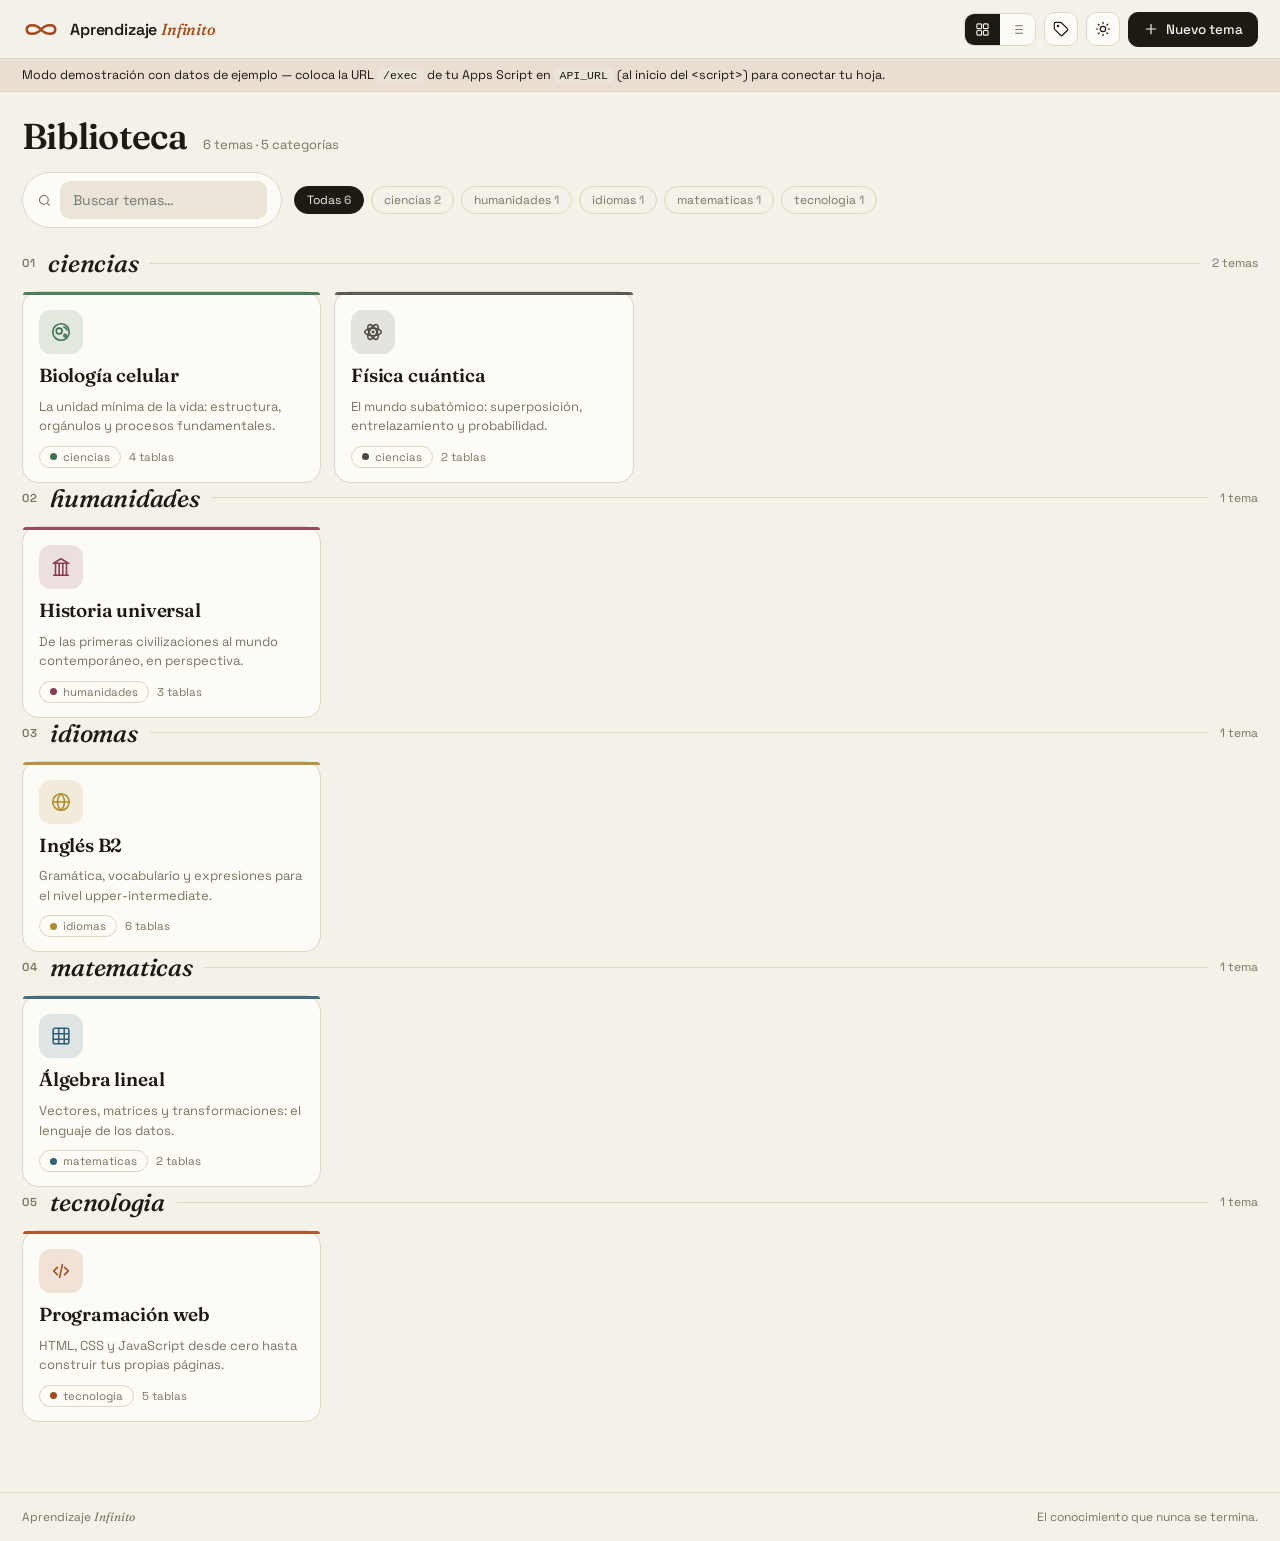
==== commit fde02643: "a" ====
--- a/index.html
+++ b/index.html
@@ -1,282 +1,1006 @@
 <!DOCTYPE html>
-<html lang="es">
+<html lang="es" data-theme="dark">
 <head>
-  <meta charset="UTF-8" />
-  <meta name="viewport" content="width=device-width, initial-scale=1.0" />
-  <title>Tablas de Aprendizaje</title>
-  <link rel="stylesheet" href="styles.css" />
-  <link rel="preconnect" href="https://fonts.googleapis.com">
-  <link href="https://fonts.googleapis.com/css2?family=Inter:wght@400;500;600;700;800&display=swap" rel="stylesheet">
-  <!-- Icons -->
-  <link href="https://fonts.googleapis.com/icon?family=Material+Icons+Round" rel="stylesheet">
+<meta charset="UTF-8">
+<meta name="viewport" content="width=device-width, initial-scale=1.0">
+<title>Aprendizaje Infinito</title>
+<script>
+/* Tema antes del primer pintado para evitar destellos */
+document.documentElement.dataset.theme =
+  localStorage.getItem('ai_theme') ||
+  (matchMedia('(prefers-color-scheme: light)').matches ? 'light' : 'dark');
+</script>
+<link rel="preconnect" href="https://fonts.googleapis.com">
+<link rel="preconnect" href="https://fonts.gstatic.com" crossorigin>
+<link href="https://fonts.googleapis.com/css2?family=Fraunces:ital,opsz,wght@0,9..144,400..700;1,9..144,400..700&family=Space+Grotesk:wght@400..700&display=swap" rel="stylesheet">
+<style>
+/* ═══════════ Base ═══════════ */
+*,*::before,*::after{box-sizing:border-box;margin:0;padding:0}
+[data-theme="light"]{
+  --bg:#f4f1e9; --surface:#fdfbf5; --surface2:#eae5d8; --ink:#1d1a14;
+  --muted:#7b7462; --line:#ddd6c3; --accent:#a34a1d; --shadow:0 14px 34px rgba(30,25,12,.10);
+}
+[data-theme="dark"]{
+  --bg:#15130d; --surface:#1e1b13; --surface2:#2a261a; --ink:#ece6d6;
+  --muted:#9c947d; --line:#332e20; --accent:#dd8143; --shadow:0 14px 34px rgba(0,0,0,.45);
+}
+html{-webkit-text-size-adjust:100%}
+body{
+  font-family:'Space Grotesk',sans-serif; background:var(--bg); color:var(--ink);
+  min-height:100dvh; display:flex; flex-direction:column;
+  -webkit-font-smoothing:antialiased; transition:background .25s,color .25s;
+}
+button{font:inherit;color:inherit;background:none;border:none;cursor:pointer}
+a{color:inherit;text-decoration:none}
+svg{display:block}
+:focus-visible{outline:2px solid var(--accent);outline-offset:2px;border-radius:6px}
+.wrap{width:100%;max-width:1800px;margin-inline:auto;padding-inline:clamp(10px,1.8vw,22px)}
+
+/* ═══════════ Cabecera ═══════════ */
+.top{
+  position:sticky;top:0;z-index:40;
+  background:color-mix(in srgb,var(--bg) 82%,transparent);
+  backdrop-filter:blur(10px);-webkit-backdrop-filter:blur(10px);
+  border-bottom:1px solid var(--line);
+}
+.top-in{display:flex;align-items:center;justify-content:space-between;gap:10px;height:58px}
+.brand{display:flex;align-items:center;gap:10px;min-width:0}
+.brand .inf{width:38px;height:19px;color:var(--accent);flex:none;overflow:visible}
+.brand .inf-path{
+  stroke-dasharray:460;stroke-dashoffset:0;stroke:currentColor;
+  stroke-width:13;stroke-linecap:round;fill:none;
+}
+.brand:hover .inf-path{animation:draw 1.4s cubic-bezier(.55,0,.25,1) forwards}
+@keyframes draw{from{stroke-dashoffset:460}to{stroke-dashoffset:0}}
+.brand-name{font-size:16px;font-weight:600;letter-spacing:-.01em;white-space:nowrap}
+.brand-name em{font-family:'Fraunces',serif;font-style:italic;font-weight:500;color:var(--accent)}
+.actions{display:flex;align-items:center;gap:8px}
+
+.btn{
+  display:inline-flex;align-items:center;gap:7px;border:1px solid var(--line);
+  background:var(--surface);border-radius:10px;padding:8px 14px;font-size:13.5px;
+  font-weight:500;transition:transform .15s,background .15s,border-color .15s;
+}
+.btn:hover{border-color:var(--muted)}
+.btn:active{transform:scale(.97)}
+.btn.primary{background:var(--ink);color:var(--bg);border-color:var(--ink)}
+.btn.primary:hover{opacity:.9}
+.btn.icon{padding:8px;border-radius:10px}
+.btn svg{width:16px;height:16px;stroke:currentColor;fill:none;stroke-width:1.8;stroke-linecap:round;stroke-linejoin:round}
+.seg{display:flex;border:1px solid var(--line);border-radius:10px;overflow:hidden;background:var(--surface)}
+.seg button{padding:8px 10px;color:var(--muted);transition:background .15s,color .15s}
+.seg button.on{background:var(--ink);color:var(--bg)}
+.seg button svg{width:15px;height:15px;stroke:currentColor;fill:none;stroke-width:1.8}
+[data-theme="light"] .ico-moon{display:none}
+[data-theme="dark"]  .ico-sun{display:none}
+
+/* ═══════════ Aviso demo ═══════════ */
+#demo-banner{
+  border-bottom:1px solid var(--line);background:color-mix(in srgb,var(--accent) 12%,var(--bg));
+  color:var(--ink);font-size:12.5px;padding:8px clamp(10px,1.8vw,22px);
+}
+#demo-banner code{font-size:11.5px;background:var(--surface2);padding:1px 6px;border-radius:5px}
+
+/* ═══════════ Principal ═══════════ */
+main{flex:1;padding-block:22px 40px}
+.page-head{display:flex;align-items:baseline;gap:16px;flex-wrap:wrap;margin-bottom:14px}
+.page-head h1{font-family:'Fraunces',serif;font-weight:600;font-size:clamp(26px,3.4vw,36px);letter-spacing:-.02em}
+.page-head p{font-size:13px;color:var(--muted)}
+.toolbar{display:flex;gap:12px;align-items:center;flex-wrap:wrap;margin-bottom:20px}
+.search{
+  display:flex;align-items:center;gap:8px;background:var(--surface);
+  border:1px solid var(--line);border-radius:999px;padding:8px 14px;min-width:min(260px,100%);
+}
+.search svg{width:15px;height:15px;stroke:var(--muted);fill:none;stroke-width:1.8;flex:none}
+.search input{border:none;background:none;outline:none;font:inherit;font-size:13.5px;color:inherit;width:100%}
+.chips{display:flex;gap:7px;flex-wrap:wrap}
+.chip{
+  font-size:12px;padding:5px 12px;border:1px solid var(--line);border-radius:999px;
+  color:var(--muted);transition:all .15s;white-space:nowrap;
+}
+.chip:hover{border-color:var(--muted);color:var(--ink)}
+.chip.on{background:var(--ink);color:var(--bg);border-color:var(--ink)}
+.chip b{font-weight:600;opacity:.65;margin-left:3px}
+
+/* ═══════════ Grupos por categoría ═══════════ */
+.group{margin-bottom:30px}
+.group-head{display:flex;align-items:center;gap:12px;margin-bottom:13px}
+.g-num{font-size:11.5px;font-weight:600;letter-spacing:.1em;color:var(--muted)}
+.group-head h2{font-family:'Fraunces',serif;font-style:italic;font-weight:500;font-size:clamp(20px,2.4vw,25px);letter-spacing:-.01em}
+.g-line{flex:1;height:1px;background:var(--line)}
+.g-count{font-size:12px;color:var(--muted);white-space:nowrap}
+
+/* ═══════════ Vista tarjetas ═══════════ */
+.grid{display:grid;grid-template-columns:repeat(auto-fill,minmax(min(100%,255px),1fr));gap:13px}
+.card{
+  position:relative;background:var(--surface);border:1px solid var(--line);
+  border-radius:16px;padding:18px 16px 14px;cursor:pointer;display:flex;flex-direction:column;gap:10px;
+  transition:transform .18s,box-shadow .18s,border-color .18s;
+}
+.card::before{content:'';position:absolute;inset:0 0 auto;height:3px;border-radius:16px 16px 0 0;background:var(--c,var(--muted));opacity:.9}
+.card:hover{transform:translateY(-3px);box-shadow:var(--shadow);border-color:color-mix(in srgb,var(--c,var(--muted)) 45%,var(--line))}
+.mod-icon{
+  width:44px;height:44px;border-radius:12px;flex:none;
+  display:flex;align-items:center;justify-content:center;overflow:hidden;
+  background:color-mix(in srgb,var(--c) 14%,transparent);
+  color:var(--c);font-size:20px;line-height:1;
+}
+.mod-icon svg{width:22px;height:22px;stroke:currentColor;fill:none;stroke-width:1.7;stroke-linecap:round;stroke-linejoin:round}
+.mod-icon img{width:26px;height:26px;object-fit:contain;border-radius:6px}
+.card h3{font-family:'Fraunces',serif;font-weight:600;font-size:19px;letter-spacing:-.01em;line-height:1.2}
+.card p{
+  font-size:13px;color:var(--muted);line-height:1.5;flex:1;
+  display:-webkit-box;-webkit-line-clamp:3;-webkit-box-orient:vertical;overflow:hidden;
+}
+.card-meta{display:flex;align-items:center;gap:8px;font-size:11.5px;color:var(--muted)}
+.card-meta .cat{display:inline-flex;align-items:center;gap:6px;border:1px solid var(--line);border-radius:999px;padding:3px 10px}
+.card-meta .cat::before{content:'';width:7px;height:7px;border-radius:50%;background:var(--c,var(--muted))}
+.card-edit{
+  position:absolute;top:12px;right:12px;width:30px;height:30px;border-radius:9px;
+  display:flex;align-items:center;justify-content:center;color:var(--muted);
+  background:var(--surface2);opacity:0;transition:opacity .15s,color .15s;
+}
+.card:hover .card-edit{opacity:1}
+.card-edit:hover{color:var(--ink)}
+@media (hover:none){.card-edit{opacity:1}}
+.card-edit svg{width:14px;height:14px;stroke:currentColor;fill:none;stroke-width:1.8;stroke-linecap:round;stroke-linejoin:round}
+
+/* ═══════════ Vista lista ═══════════ */
+.rows{border-top:1px solid var(--line)}
+.row-item{
+  display:grid;grid-template-columns:2.4rem 2.4rem 1fr auto auto;align-items:center;gap:13px;
+  padding:11px 6px;border-bottom:1px solid var(--line);cursor:pointer;transition:background .15s;
+}
+.row-item:hover{background:var(--surface)}
+.row-item .idx{font-family:'Fraunces',serif;font-style:italic;color:var(--muted);font-size:15px}
+.row-item .mod-icon{width:36px;height:36px;font-size:16px;border-radius:10px}
+.row-item .mod-icon svg{width:18px;height:18px}
+.row-item .mod-icon img{width:20px;height:20px}
+.row-item .r-name{font-weight:600;font-size:14.5px;line-height:1.25}
+.row-item .r-desc{font-size:12px;color:var(--muted);white-space:nowrap;overflow:hidden;text-overflow:ellipsis}
+.row-item .cat{font-size:11.5px;color:var(--muted);display:flex;align-items:center;gap:6px;white-space:nowrap}
+.row-item .cat::before{content:'';width:7px;height:7px;border-radius:50%;background:var(--c,var(--muted))}
+.row-item .chev{width:15px;height:15px;stroke:var(--muted);fill:none;stroke-width:1.8}
+.row-edit{width:28px;height:28px;border-radius:8px;display:flex;align-items:center;justify-content:center;color:var(--muted)}
+.row-edit:hover{color:var(--ink);background:var(--surface2)}
+.row-edit svg{width:13px;height:13px;stroke:currentColor;fill:none;stroke-width:1.8;stroke-linecap:round;stroke-linejoin:round}
+@media (max-width:640px){
+  .row-item{grid-template-columns:1.8rem 2.2rem 1fr auto}
+  .row-item .cat,.row-item .chev{display:none}
+}
+
+/* ═══════════ Estado vacío / carga ═══════════ */
+.hero{display:flex;flex-direction:column;align-items:center;text-align:center;gap:18px;padding:9vh 0 6vh}
+.hero .inf{width:150px;height:75px;color:var(--accent);overflow:visible}
+.hero .inf-path{
+  stroke:currentColor;stroke-width:8;stroke-linecap:round;fill:none;
+  stroke-dasharray:460;stroke-dashoffset:460;animation:draw 2.1s .15s cubic-bezier(.6,0,.2,1) forwards;
+}
+.hero h1{font-family:'Fraunces',serif;font-weight:600;font-size:clamp(34px,6vw,54px);letter-spacing:-.025em}
+.hero h1 em{font-style:italic;color:var(--accent)}
+.hero p{color:var(--muted);font-size:15px;max-width:420px;line-height:1.6}
+.empty-note{color:var(--muted);font-size:13.5px;padding:36px 0;text-align:center}
+.skel{height:150px;border-radius:16px;background:var(--surface2);animation:pulse 1.3s ease-in-out infinite}
+@keyframes pulse{50%{opacity:.45}}
+
+/* ═══════════ Diálogos ═══════════ */
+dialog{
+  border:none;border-radius:18px;background:var(--surface);color:var(--ink);
+  width:min(540px,calc(100vw - 20px));padding:0;margin:auto;
+}
+dialog::backdrop{background:rgba(12,9,4,.55);backdrop-filter:blur(3px)}
+dialog[open]{animation:pop .22s cubic-bezier(.2,.9,.3,1.15)}
+@keyframes pop{from{opacity:0;transform:translateY(16px) scale(.98)}}
+.dlg-head{display:flex;align-items:center;justify-content:space-between;padding:18px 20px 0}
+.dlg-head h3{font-family:'Fraunces',serif;font-weight:600;font-size:21px;letter-spacing:-.01em}
+.dlg-x{width:30px;height:30px;border-radius:9px;display:flex;align-items:center;justify-content:center;color:var(--muted)}
+.dlg-x:hover{background:var(--surface2);color:var(--ink)}
+.dlg-x svg{width:15px;height:15px;stroke:currentColor;stroke-width:1.8;fill:none;stroke-linecap:round}
+.dlg-body{padding:16px 20px;display:flex;flex-direction:column;gap:14px;max-height:64vh;overflow-y:auto}
+.dlg-foot{display:flex;align-items:center;gap:9px;padding:14px 20px;border-top:1px solid var(--line)}
+.dlg-foot .grow{flex:1}
+.field label{
+  display:block;font-size:10.5px;font-weight:600;letter-spacing:.09em;
+  text-transform:uppercase;color:var(--muted);margin-bottom:6px;
+}
+input[type=text],input:not([type]),textarea{
+  font:inherit;font-size:14px;color:inherit;width:100%;
+  background:var(--surface2);border:1px solid transparent;border-radius:10px;
+  padding:9px 12px;outline:none;transition:border-color .15s,background .15s;resize:vertical;
+}
+input:focus,textarea:focus{border-color:var(--accent);background:var(--surface)}
+.field-row{display:grid;grid-template-columns:1fr auto;gap:14px;align-items:start}
+.icon-input{display:flex;gap:9px;align-items:center}
+.icon-preview{
+  width:40px;height:40px;border-radius:11px;flex:none;
+  display:flex;align-items:center;justify-content:center;overflow:hidden;
+  background:color-mix(in srgb,var(--pc,#a34a1d) 14%,transparent);color:var(--pc,#a34a1d);font-size:18px;
+}
+.icon-preview svg{width:20px;height:20px;stroke:currentColor;fill:none;stroke-width:1.7;stroke-linecap:round;stroke-linejoin:round}
+.icon-preview img{width:22px;height:22px;object-fit:contain}
+.color-side{display:flex;flex-direction:column;gap:8px;align-items:center}
+input[type=color]{
+  width:44px;height:44px;padding:0;border-radius:12px;border:1px solid var(--line);
+  background:none;cursor:pointer;appearance:none;-webkit-appearance:none;
+}
+input[type=color]::-webkit-color-swatch-wrapper{padding:3px}
+input[type=color]::-webkit-color-swatch{border:none;border-radius:9px}
+.swatches{display:grid;grid-template-columns:repeat(4,1fr);gap:6px}
+.swatches button{width:17px;height:17px;border-radius:50%;border:2px solid transparent;transition:transform .12s}
+.swatches button:hover{transform:scale(1.2)}
+.swatches button.on{border-color:var(--ink)}
+.hint{font-size:11.5px;color:var(--muted);margin-top:5px}
+.hint.ok{color:color-mix(in srgb,var(--accent) 70%,var(--ink))}
+.hint.err{color:#c04a35;font-weight:500}
+[data-theme="dark"] .hint.err{color:#e0705a}
+.btn.danger{color:#c04a35;border-color:color-mix(in srgb,#c04a35 40%,var(--line))}
+.btn.danger:hover{border-color:#c04a35;background:color-mix(in srgb,#c04a35 10%,var(--surface))}
+
+/* selector de categoría (input + sugerencias) */
+.cat-wrap{position:relative}
+.cat-list{
+  position:absolute;top:calc(100% + 5px);left:0;right:0;z-index:10;
+  background:var(--surface);border:1px solid var(--line);border-radius:12px;
+  box-shadow:var(--shadow);max-height:190px;overflow-y:auto;display:none;padding:5px;
+}
+.cat-list.open{display:block}
+.cat-list button{
+  display:flex;justify-content:space-between;align-items:center;width:100%;
+  text-align:left;padding:8px 11px;border-radius:8px;font-size:13.5px;
+}
+.cat-list button:hover{background:var(--surface2)}
+.cat-list button span{color:var(--muted);font-size:11.5px}
+
+/* diálogo de categorías */
+.cat-row{display:flex;gap:9px;align-items:center}
+.cat-row input{flex:1}
+.cat-row .use{font-size:11.5px;color:var(--muted);white-space:nowrap}
+.cat-row .save{width:34px;height:34px;flex:none;border-radius:9px;border:1px solid var(--line);display:flex;align-items:center;justify-content:center;color:var(--muted)}
+.cat-row .save:hover{color:var(--ink);border-color:var(--muted)}
+.cat-row .save svg{width:14px;height:14px;stroke:currentColor;fill:none;stroke-width:2;stroke-linecap:round;stroke-linejoin:round}
+.cat-row input.bad{border-color:#c04a35}
+.cats-note{font-size:12px;color:var(--muted)}
+
+/* ═══════════ Toasts ═══════════ */
+#toasts{position:fixed;bottom:18px;left:50%;transform:translateX(-50%);z-index:100;display:flex;flex-direction:column;gap:8px;align-items:center;width:max-content;max-width:calc(100vw - 24px)}
+.toast{
+  display:flex;align-items:center;gap:9px;background:var(--ink);color:var(--bg);
+  font-size:13px;padding:10px 16px;border-radius:12px;box-shadow:var(--shadow);
+  animation:tin .25s cubic-bezier(.2,.9,.3,1.2);
+}
+.toast.out{opacity:0;transform:translateY(8px);transition:all .3s}
+.toast::before{content:'';width:7px;height:7px;border-radius:50%;background:var(--dot,var(--accent));flex:none}
+@keyframes tin{from{opacity:0;transform:translateY(12px)}}
+
+/* ═══════════ Pie ═══════════ */
+.foot{
+  border-top:1px solid var(--line);padding-block:16px;display:flex;
+  justify-content:space-between;gap:10px;font-size:12px;color:var(--muted);flex-wrap:wrap;
+}
+.foot em{font-family:'Fraunces',serif}
+
+@media (max-width:560px){
+  .btn.primary span{display:none}
+  .btn.primary{padding:8px 11px}
+  .brand-name span{display:none}
+  .field-row{grid-template-columns:1fr}
+}
+</style>
 </head>
 <body>
-  <div class="app-wrapper">
-    <!-- Header -->
-    <header class="app-header">
-      <div class="header-inner">
-        <div class="brand">
-          <span class="brand-emoji">📚</span>
-          <div>
-            <h1>Tablas de Aprendizaje</h1>
-            <p class="subtitle">Crea temas, organiza tablas y aprende lo que quieras con soporte multilenguaje.</p>
+
+<header class="top">
+  <div class="top-in wrap">
+    <a class="brand" href="index.html" aria-label="Aprendizaje Infinito — inicio">
+      <svg class="inf" viewBox="0 0 200 100" aria-hidden="true">
+        <path class="inf-path" d="M25,50 C25,20 75,20 100,50 C125,80 175,80 175,50 C175,20 125,20 100,50 C75,80 25,80 25,50 Z"/>
+      </svg>
+      <span class="brand-name"><span>Aprendizaje&nbsp;</span><em>Infinito</em></span>
+    </a>
+    <div class="actions">
+      <div class="seg" role="group" aria-label="Modo de vista">
+        <button id="v-cards" title="Vista tarjetas" aria-label="Vista tarjetas">
+          <svg viewBox="0 0 24 24"><rect x="3" y="3" width="7.5" height="7.5" rx="1.5"/><rect x="13.5" y="3" width="7.5" height="7.5" rx="1.5"/><rect x="3" y="13.5" width="7.5" height="7.5" rx="1.5"/><rect x="13.5" y="13.5" width="7.5" height="7.5" rx="1.5"/></svg>
+        </button>
+        <button id="v-list" title="Vista lista" aria-label="Vista lista">
+          <svg viewBox="0 0 24 24"><path d="M8.5 6h12M8.5 12h12M8.5 18h12M3.5 6h.5M3.5 12h.5M3.5 18h.5"/></svg>
+        </button>
+      </div>
+      <button class="btn icon" id="btn-cats" title="Editar categorías" aria-label="Editar categorías">
+        <svg viewBox="0 0 24 24"><path d="M12.6 2.6 21.4 11.4a2 2 0 0 1 0 2.8l-7.2 7.2a2 2 0 0 1-2.8 0L2.6 12.6A2 2 0 0 1 2 11.2V4a2 2 0 0 1 2-2h7.2a2 2 0 0 1 1.4.6Z"/><circle cx="7.5" cy="7.5" r="1"/></svg>
+      </button>
+      <button class="btn icon" id="btn-mode" title="Modo claro / oscuro" aria-label="Cambiar modo">
+        <svg class="ico-sun" viewBox="0 0 24 24"><circle cx="12" cy="12" r="4"/><path d="M12 2v2m0 16v2M4.9 4.9l1.4 1.4m11.4 11.4 1.4 1.4M2 12h2m16 0h2M4.9 19.1l1.4-1.4M17.7 6.3l1.4-1.4"/></svg>
+        <svg class="ico-moon" viewBox="0 0 24 24"><path d="M21 12.8A9 9 0 1 1 11.2 3a7 7 0 0 0 9.8 9.8Z"/></svg>
+      </button>
+      <button class="btn primary" id="btn-new">
+        <svg viewBox="0 0 24 24" fill="none" stroke="currentColor" stroke-width="2" stroke-linecap="round"><path d="M12 5v14M5 12h14"/></svg>
+        <span>Nuevo tema</span>
+      </button>
+    </div>
+  </div>
+</header>
+
+<div id="demo-banner" hidden>
+  Modo demostración con datos de ejemplo — coloca la URL <code>/exec</code> de tu Apps Script en
+  <code>API_URL</code> (al inicio del &lt;script&gt;) para conectar tu hoja.
+</div>
+
+<main class="wrap" id="main">
+  <div id="app">
+    <div class="page-head" id="page-head">
+      <h1>Biblioteca</h1><p id="stats"></p>
+    </div>
+    <div class="toolbar" id="toolbar">
+      <div class="search">
+        <svg viewBox="0 0 24 24"><circle cx="11" cy="11" r="7"/><path d="m20 20-3.5-3.5"/></svg>
+        <input id="q" type="text" placeholder="Buscar temas…" autocomplete="off">
+      </div>
+      <div class="chips" id="chips"></div>
+    </div>
+    <div id="content"></div>
+  </div>
+</main>
+
+<footer class="foot wrap">
+  <span>Aprendizaje <em>Infinito</em></span>
+  <span>El conocimiento que nunca se termina.</span>
+</footer>
+
+<!-- ═══ Diálogo: nuevo / editar tema ═══ -->
+<dialog id="dlg-module">
+  <form id="form-module" novalidate>
+    <div class="dlg-head">
+      <h3 id="m-title">Nuevo tema</h3>
+      <button type="button" class="dlg-x" data-close="dlg-module" aria-label="Cerrar">
+        <svg viewBox="0 0 24 24"><path d="M18 6 6 18M6 6l12 12"/></svg>
+      </button>
+    </div>
+    <div class="dlg-body">
+      <div class="field">
+        <label for="f-nombre">Nombre del tema</label>
+        <input id="f-nombre" maxlength="60" placeholder="p. ej. Biología celular" required>
+      </div>
+      <div class="field-row">
+        <div class="field">
+          <label for="f-icono">Icono</label>
+          <div class="icon-input">
+            <span class="icon-preview" id="f-icono-preview"></span>
+            <input id="f-icono" placeholder="Emoji, URL de imagen o <svg>…" autocomplete="off">
           </div>
+          <p class="hint">Acepta un emoji, la URL de una imagen o el código completo de un SVG.</p>
         </div>
-        <div class="header-actions">
-          <button id="btnToggleKeyboard" class="btn btn-ghost" title="Mostrar/Ocultar Teclado Virtual">
-            <span class="material-icons-round">keyboard</span>
-            <span class="btn-text">Teclado Virtual</span>
-          </button>
-          <button id="btnNewTheme" class="btn btn-primary">
-            <span class="material-icons-round">add</span> Nuevo tema
-          </button>
-          <a href="https://1oscar089.github.io/Directorio-de-Sitios/" target="_blank"><button class="btn btn-primary"> Apuntes </button></a>
+        <div class="field color-side">
+          <label for="f-color">Color</label>
+          <input type="color" id="f-color" value="#a34a1d">
+          <div class="swatches" id="f-swatches"></div>
         </div>
       </div>
-    </header>
-
-    <!-- Main -->
-    <main class="app-main">
-      <!-- Vista de temas -->
-      <section id="viewThemes" class="view active">
-        <div id="emptyState" class="empty-state">
-          <div class="empty-emoji">🗂️</div>
-          <h2>Aún no hay temas</h2>
-          <p>Crea tu primer tema para empezar a organizar tus tablas de aprendizaje.</p>
-          <button class="btn btn-primary" onclick="document.getElementById('btnNewTheme').click()">Crear primer tema</button>
+      <div class="field">
+        <label for="f-cat">Categoría</label>
+        <div class="cat-wrap">
+          <input id="f-cat" placeholder="Escribe una nueva o elige una existente…" autocomplete="off">
+          <div class="cat-list" id="f-cat-list"></div>
         </div>
-        <div id="themesGrid" class="themes-grid"></div>
-      </section>
-
-      <!-- Vista de un tema -->
-      <section id="viewTheme" class="view">
-        <button class="btn btn-ghost back-btn" onclick="showThemes()">
-          <span class="material-icons-round">arrow_back</span> Volver a temas
-        </button>
-        <div class="theme-header">
-          <span id="themeEmoji" class="theme-emoji">📖</span>
-          <h2 id="themeName">Tema</h2>
-          <button class="btn btn-ghost btn-sm" onclick="editCurrentTheme()" title="Editar Tema">
-            <span class="material-icons-round">edit</span>
-          </button>
-        </div>
-        <div class="tables-section">
-          <div class="tables-section-head">
-            <h3>Tus Tablas</h3>
-            <button id="btnNewTable" class="btn btn-primary">
-              <span class="material-icons-round">add_circle</span> Nueva tabla
-            </button>
-          </div>
-          <div id="tablesContainer" class="tables-container"></div>
-        </div>
-      </section>
-    </main>
-  </div>
-
-  <!-- Teclado Virtual Avanzado / Multilenguaje -->
-  <div id="virtualKeyboard" class="virtual-keyboard hidden">
-    <div class="vk-header">
-      <div class="vk-title-group">
-        <span class="material-icons-round">language</span>
-        <span class="vk-title">Símbolos e Idiomas</span>
+        <p class="hint" id="f-cat-hint"></p>
       </div>
-      <select id="vkLayoutSelect" class="vk-select">
-        <optgroup label="Idiomas Asiáticos">
-          <option value="japanese_hiragana">Japonés (Hiragana)</option>
-          <option value="japanese_katakana">Japonés (Katakana)</option>
-          <option value="chinese_common">Chino (Ideogramas comunes)</option>
-          <option value="korean_hangul">Coreano (Hangul Jamo)</option>
-        </optgroup>
-        <optgroup label="Otros Idiomas y Fonética">
-          <option value="arabic">Árabe</option>
-          <option value="greek">Griego</option>
-          <option value="cyrillic">Cirílico (Ruso)</option>
-          <option value="ipa">IPA (Fonética)</option>
-        </optgroup>
-        <optgroup label="Ciencias y Acentos">
-          <option value="math">Matemáticas y Lógica</option>
-          <option value="accents">Acentos Especiales</option>
-        </optgroup>
-      </select>
-      <div class="vk-drag-handle material-icons-round" title="Arrastrar teclado">drag_indicator</div>
-      <button class="vk-close material-icons-round" onclick="toggleVirtualKeyboard()">close</button>
-    </div>
-    <!-- Buscador interno de símbolos rápidos -->
-    <div class="vk-search-container">
-      <span class="material-icons-round search-icon">search</span>
-      <input type="text" id="vkSearchInput" placeholder="Buscar símbolo (ej: alfa, k, integral)..." />
-    </div>
-    <div id="vkKeysContainer" class="vk-keys"></div>
-  </div>
-
-  <!-- Modales y Toasts -->
-  <div id="modalTheme" class="modal-overlay" hidden>
-    <div class="modal">
-      <div class="modal-head">
-        <h3>Nuevo tema</h3>
-        <button class="modal-close" onclick="closeModal('modalTheme')">×</button>
-      </div>
-      <div class="modal-body">
-        <label class="field">
-          <span>Emoji</span>
-          <input type="text" id="themeEmojiInput" maxlength="4" placeholder="📖" />
-        </label>
-        <label class="field">
-          <span>Nombre del tema</span>
-          <input type="text" id="themeNameInput" placeholder="Ej: Vocabulario Asiático" />
-        </label>
-      </div>
-      <div class="modal-foot">
-        <button class="btn btn-ghost" onclick="closeModal('modalTheme')">Cancelar</button>
-        <button class="btn btn-primary" onclick="createTheme()">Crear tema</button>
+      <div class="field">
+        <label for="f-desc">Descripción</label>
+        <textarea id="f-desc" rows="3" maxlength="220" placeholder="De qué trata este tema…"></textarea>
       </div>
     </div>
+    <div class="dlg-foot">
+      <button type="button" class="btn danger" id="f-delete" hidden>
+        <svg viewBox="0 0 24 24" fill="none" stroke="currentColor" stroke-width="1.8" stroke-linecap="round"><path d="M3 6h18M8 6V4h8v2M19 6l-1 14H6L5 6M10 11v6M14 11v6"/></svg>
+        Eliminar
+      </button>
+      <span class="grow"></span>
+      <button type="button" class="btn" data-close="dlg-module">Cancelar</button>
+      <button type="submit" class="btn primary" id="f-save">Guardar</button>
+    </div>
+  </form>
+</dialog>
+
+<!-- ═══ Diálogo: categorías ═══ -->
+<dialog id="dlg-cats">
+  <div class="dlg-head">
+    <h3>Categorías</h3>
+    <button type="button" class="dlg-x" data-close="dlg-cats" aria-label="Cerrar">
+      <svg viewBox="0 0 24 24"><path d="M18 6 6 18M6 6l12 12"/></svg>
+    </button>
   </div>
-
-  <div id="modalTable" class="modal-overlay" hidden>
-    <div class="modal modal-lg">
-      <div class="modal-head">
-        <h3>Nueva tabla</h3>
-        <button class="modal-close" onclick="closeModal('modalTable')">×</button>
-      </div>
-      <div class="modal-body">
-        <div class="form-grid">
-          <label class="field">
-            <span>Título de la tabla</span>
-            <input type="text" id="tableTitleInput" placeholder="Ej: Caracteres Básicos" />
-          </label>
-          <label class="field">
-            <span>Número de columnas</span>
-            <input type="number" id="tableColsInput" min="1" max="10" value="3" />
-          </label>
-        </div>
-        <div class="field">
-          <span>Encabezados (headers)</span>
-          <div id="headersList" class="headers-list"></div>
-        </div>
-      </div>
-      <div class="modal-foot">
-        <button class="btn btn-ghost" onclick="closeModal('modalTable')">Cancelar</button>
-        <button class="btn btn-primary" onclick="createTable()">Crear tabla</button>
-      </div>
+  <div class="dlg-body" id="cats-list"></div>
+  <div class="dlg-foot">
+    <span class="cats-note">Renombrar una categoría la actualiza en todos los temas que la usan.</span>
+    <span class="grow"></span>
+    <button type="button" class="btn primary" data-close="dlg-cats">Listo</button>
+  </div>
+</dialog>
+
+<!-- ═══ Diálogo: confirmación ═══ -->
+<dialog id="dlg-confirm">
+  <div class="dlg-head"><h3 id="c-title"></h3></div>
+  <div class="dlg-body"><p id="c-body" style="font-size:14px;color:var(--muted);line-height:1.55"></p></div>
+  <div class="dlg-foot">
+    <span class="grow"></span>
+    <button type="button" class="btn" id="c-cancel">Cancelar</button>
+    <button type="button" class="btn danger" id="c-ok">Eliminar</button>
+  </div>
+</dialog>
+
+<div id="toasts"></div>
+
+<script>
+'use strict';
+/* ═══════════════════════════════════════════════════════════════
+   ⚙️  CONFIGURACIÓN — pega aquí la URL de tu Web App (termina en /exec)
+   ═══════════════════════════════════════════════════════════════ */
+const API_URL = "PEGA_AQUI_LA_URL_EXEC";
+
+/* ─────────── Utilidades ─────────── */
+const $  = s => document.querySelector(s);
+const $$ = s => [...document.querySelectorAll(s)];
+const esc = s => String(s ?? '').replace(/[&<>"']/g,
+  c => ({'&':'&amp;','<':'&lt;','>':'&gt;','"':'&quot;',"'":'&#39;'}[c]));
+
+/* Normalización de categorías: sin acentos, minúsculas, la Ñ se conserva */
+const ACC = {'á':'a','à':'a','ä':'a','â':'a','ã':'a','é':'e','è':'e','ë':'e','ê':'e',
+  'í':'i','ì':'i','ï':'i','î':'i','ó':'o','ò':'o','ö':'o','ô':'o','õ':'o',
+  'ú':'u','ù':'u','ü':'u','û':'u','ç':'c','Á':'a','É':'e','Í':'i','Ó':'o','Ú':'u','Ü':'u','Ç':'c'};
+function normCat(s){
+  s = String(s == null ? '' : s).trim().replace(/\s+/g,' ');
+  let out = '';
+  for(const ch of s) out += ACC.hasOwnProperty(ch) ? ACC[ch] : ch;
+  return out.toLowerCase();
+}
+/* Rechaza parecidos: "ciencias" ↔ "ciencias naturales", "programación" ↔ "programacion" */
+function findCatConflict(value, pool, exclude){
+  const v = normCat(value);
+  if(!v) return null;
+  const seen = new Set();
+  for(const c of pool){
+    const e = normCat(c);
+    if(!e || seen.has(e)) continue;
+    seen.add(e);
+    if(exclude && e === normCat(exclude)) continue;
+    if(v === e) return {type:'exact', cat:e};
+    if(v.startsWith(e) || e.startsWith(v)) return {type:'similar', cat:e};
+  }
+  return null;
+}
+
+const PALETTE = ['#a34a1d','#3f6f4e','#8a3a52','#b08a2e','#56652a','#2f6076','#7d4a6f','#4d4a42'];
+const ICON_FALLBACK = '<svg viewBox="0 0 24 24"><path d="M4 19.5A2.5 2.5 0 0 1 6.5 17H20V2H6.5A2.5 2.5 0 0 0 4 4.5v15Z"/><path d="M4 19.5A2.5 2.5 0 0 0 6.5 22H20v-5"/></svg>';
+
+/* Renderiza el icono del tema: SVG inline, URL de imagen, emoji o iniciales */
+function renderIcon(raw){
+  const s = String(raw || '').trim();
+  if(/^<svg/i.test(s)){
+    const clean = s
+      .replace(/<script[\s\S]*?<\/script>/gi,'')
+      .replace(/\son\w+\s*=\s*("[^"]*"|'[^']*'|[^\s>]+)/gi,'');
+    return `<span class="mod-icon">${clean}</span>`;
+  }
+  if(/^https?:\/\//i.test(s)){
+    return `<span class="mod-icon"><img src="${esc(s)}" alt="" loading="lazy"
+      onerror="this.parentElement.innerHTML='${ICON_FALLBACK.replace(/'/g,'&#39;')}'"></span>`;
+  }
+  if(s){
+    if(/\p{Extended_Pictographic}/u.test(s))
+      return `<span class="mod-icon">${esc([...s].slice(0,3).join(''))}</span>`;
+    const ini = s.split(/\s+/).map(w => w[0]).join('').slice(0,2).toUpperCase();
+    return `<span class="mod-icon">${esc(ini)}</span>`;
+  }
+  return `<span class="mod-icon">${ICON_FALLBACK}</span>`;
+}
+
+/* ─────────── Estado y caché local ─────────── */
+let state = { modules: [] };
+let cacheRev = null;
+let loading = true;
+const demoMode = !/^https?:\/\//i.test(API_URL || '');
+const CACHE_KEY = 'ai_cache_v1';
+const ui = {
+  view: localStorage.getItem('ai_view') || 'cards',
+  q: '',
+  cat: ''            // '' = todas, '__none' = sin categoría, o categoría normalizada
+};
+
+function readCache(){
+  try{ return JSON.parse(localStorage.getItem(CACHE_KEY)); }catch(_){ return null; }
+}
+function writeCache(modules, rev){
+  try{ localStorage.setItem(CACHE_KEY, JSON.stringify({ rev, ts: Date.now(), data:{ modules } })); }catch(_){}
+}
+function persistCache(){ if(cacheRev != null) writeCache(state.modules, cacheRev); }
+
+async function apiGet(params){
+  const r = await fetch(`${API_URL}?${params}`);
+  if(!r.ok) throw new Error('HTTP ' + r.status);
+  return r.json();
+}
+async function apiPost(action, payload){
+  const r = await fetch(API_URL, {
+    method: 'POST',
+    headers: {'Content-Type':'text/plain;charset=utf-8'}, // evita el preflight CORS
+    body: JSON.stringify(Object.assign({ action }, payload))
+  });
+  if(!r.ok) throw new Error('HTTP ' + r.status);
+  return r.json();
+}
+
+/* Carga inicial: caché primero; solo baja de la hoja si la revisión cambió */
+async function loadInitial(){
+  const cached = readCache();
+  if(cached && cached.data){
+    try{
+      const r = await apiGet('action=rev');
+      if(String(r.rev) === String(cached.rev)){
+        state = cached.data; cacheRev = cached.rev; return;
+      }
+    }catch(_){ /* sin conexión: usamos la copia local */
+      state = cached.data; cacheRev = cached.rev; return;
+    }
+  }
+  const r = await apiGet('action=all');
+  if(!r.ok) throw new Error(r.error || 'Error al leer la hoja');
+  state = { modules: r.modules }; cacheRev = String(r.rev); writeCache(r.modules, r.rev);
+}
+
+/* Mantenimiento silencioso cada 30 min: compara revisión local contra la hoja */
+async function syncTick(){
+  if(demoMode || loading) return;
+  try{
+    const r = await apiGet('action=rev');
+    if(String(r.rev) !== String(cacheRev)){
+      const all = await apiGet('action=all');
+      state = { modules: all.modules }; cacheRev = String(all.rev);
+      writeCache(all.modules, all.rev); render();
+    }else{
+      persistCache(); // backup de respaldo
+    }
+  }catch(_){ /* offline: la copia local sigue siendo la fuente */ }
+}
+
+/* ─────────── Mutaciones con reversión si fallan ─────────── */
+async function mutate(action, payload, { apply=null, onOk=null, msg='Guardado' } = {}){
+  const snap = JSON.stringify(state);
+  if(apply) apply();
+  render();
+  if(demoMode){ toast('Modo demostración: el cambio no se guarda', 'warn'); return true; }
+  try{
+    const r = await apiPost(action, payload);
+    if(!r.ok) throw new Error(r.error || 'Error del servidor');
+    cacheRev = String(r.rev); persistCache(); render();
+    if(onOk) onOk(r);
+    toast(msg, 'ok');
+    return true;
+  }catch(err){
+    state = JSON.parse(snap); render();
+    toast('No se pudo guardar: ' + (err.message || 'error de red'), 'err');
+    return false;
+  }
+}
+
+/* ─────────── Datos derivados ─────────── */
+function getModule(id){ return state.modules.find(m => m.id === id) || null; }
+function existingCats(){
+  const map = new Map();
+  for(const m of state.modules){
+    const c = m.categoria || '';
+    if(!c) continue;
+    const k = normCat(c);
+    if(!map.has(k)) map.set(k, { name: c, norm: k, count: 0 });
+    map.get(k).count++;
+  }
+  return [...map.values()].sort((a,b) => a.norm.localeCompare(b.norm, 'es'));
+}
+function visibleModules(){
+  const q = ui.q.trim().toLowerCase();
+  const list = state.modules.filter(m => {
+    const okq = !q || (m.nombre + ' ' + (m.descripcion || '') + ' ' + (m.categoria || '')).toLowerCase().includes(q);
+    const mc  = normCat(m.categoria || '');
+    const okc = !ui.cat || (ui.cat === '__none' ? !mc : mc === ui.cat);
+    return okq && okc;
+  });
+  list.sort((a,b) => {
+    const ca = a.categoria || '\uffff', cb = b.categoria || '\uffff';
+    return ca.localeCompare(cb, 'es') ||
+           a.nombre.localeCompare(b.nombre, 'es', { sensitivity:'base' });
+  });
+  return list;
+}
+
+/* ─────────── Render ─────────── */
+function render(){
+  if(loading){ renderSkeleton(); return; }
+  renderChips();
+  renderStats();
+  const list = visibleModules();
+  const hasAny = state.modules.length > 0;
+  $('#page-head').hidden = !hasAny;
+  $('#toolbar').hidden   = !hasAny;
+  $('#demo-banner').hidden = !demoMode;
+
+  const C = $('#content');
+  if(!hasAny){
+    C.innerHTML = `
+      <div class="hero">
+        <svg class="inf" viewBox="0 0 200 100" aria-hidden="true">
+          <path class="inf-path" d="M25,50 C25,20 75,20 100,50 C125,80 175,80 175,50 C175,20 125,20 100,50 C75,80 25,80 25,50 Z"/>
+        </svg>
+        <h1>Aprendizaje <em>Infinito</em></h1>
+        <p>Una biblioteca que crece contigo. Crea tu primer tema y empieza a construir conocimiento que nunca se termina.</p>
+        <button class="btn primary" id="hero-new">
+          <svg viewBox="0 0 24 24" fill="none" stroke="currentColor" stroke-width="2" stroke-linecap="round"><path d="M12 5v14M5 12h14"/></svg>
+          Crear el primer tema
+        </button>
+      </div>`;
+    $('#hero-new').onclick = () => openModuleDialog(null);
+    return;
+  }
+  if(!list.length){
+    C.innerHTML = `<p class="empty-note">Ningún tema coincide con la búsqueda.</p>`;
+    return;
+  }
+  let html = '', lastCat = null, gi = 0, groupCount = 0;
+  for(const m of list){
+    const cat = m.categoria || '';
+    if(cat !== lastCat){
+      if(lastCat !== null) html += ui.view === 'cards' ? '</div>' : '</div>';
+      gi++; groupCount = list.filter(x => (x.categoria || '') === cat).length;
+      html += `
+        <section class="group">
+          <div class="group-head">
+            <span class="g-num">${String(gi).padStart(2,'0')}</span>
+            <h2>${esc(cat || 'sin categoría')}</h2>
+            <span class="g-line"></span>
+            <span class="g-count">${groupCount} ${groupCount === 1 ? 'tema' : 'temas'}</span>
+          </div>
+          ${ui.view === 'cards' ? '<div class="grid">' : '<div class="rows">'}`
+      lastCat = cat;
+    }
+    html += ui.view === 'cards' ? cardHTML(m) : rowHTML(m);
+  }
+  html += '</div></section>';
+  C.innerHTML = html;
+}
+
+function cardHTML(m){
+  return `
+  <article class="card" data-href="tema.html?id=${esc(m.id)}" tabindex="0" role="link"
+           style="--c:${esc(m.color || PALETTE[0])}">
+    ${renderIcon(m.icono)}
+    <h3>${esc(m.nombre)}</h3>
+    <p>${esc(m.descripcion || 'Sin descripción todavía.')}</p>
+    <div class="card-meta">
+      ${m.categoria ? `<span class="cat">${esc(m.categoria)}</span>` : '<span></span>'}
+      <span>${m.tablas || 0} ${(m.tablas || 0) === 1 ? 'tabla' : 'tablas'}</span>
     </div>
-  </div>
-
-  <div id="modalConfirm" class="modal-overlay" hidden>
-    <div class="modal modal-sm">
-      <div class="modal-head">
-        <h3 id="confirmTitle">Confirmar</h3>
-      </div>
-      <div class="modal-body">
-        <p id="confirmMessage">¿Estás seguro?</p>
-      </div>
-      <div class="modal-foot">
-        <button class="btn btn-ghost" onclick="closeModal('modalConfirm')">Cancelar</button>
-        <button class="btn btn-danger" id="confirmAccept">Aceptar</button>
-      </div>
+    <button class="card-edit" data-edit="${esc(m.id)}" title="Editar tema" aria-label="Editar tema">
+      <svg viewBox="0 0 24 24"><path d="M17 3a2.8 2.8 0 1 1 4 4L7.5 20.5 2 22l1.5-5.5Z"/></svg>
+    </button>
+  </article>`;
+}
+
+function rowHTML(m, i){
+  return `
+  <div class="row-item" data-href="tema.html?id=${esc(m.id)}" tabindex="0" role="link"
+       style="--c:${esc(m.color || PALETTE[0])}">
+    <span class="idx">${String(i + 1).padStart(2,'0')}</span>
+    ${renderIcon(m.icono)}
+    <div style="min-width:0">
+      <div class="r-name">${esc(m.nombre)}</div>
+      <div class="r-desc">${esc(m.descripcion || '')}</div>
     </div>
-  </div>
-
-  <div id="toast" class="toast" hidden></div>
-  <div id="loading" class="loading" hidden><div class="spinner"></div></div>
-
-  <script src="config.js"></script>
-  <script src="app.js"></script>
-  <script>
-/* ===== Corrector visual (iconos + tarjetas). No toca lógica. ===== */
-(function () {
-  // Nombres de ligadura válidos: si un elemento contiene solo este texto,
-  // se le aplica la fuente de iconos (el texto se convierte en glifo solo).
-  var ICONS = ("add add_circle add_box delete delete_outline delete_forever edit edit_note " +
-    "arrow_upward arrow_downward arrow_back arrow_forward arrow_drop_up arrow_drop_down " +
-    "close cancel search keyboard save check check_circle table_chart grid_on grid_view " +
-    "view_list list more_vert more_horiz visibility visibility_off download file_download " +
-    "upload file_upload content_copy content_paste drag_indicator language open_in_new " +
-    "refresh sync settings info warning error help menu home star favorite bookmark share " +
-    "print folder description article code data_object functions calculate post_add " +
-    "playlist_add library_add note_add remove clear done undo redo expand_more expand_less " +
-    "chevron_right chevron_left first_page last_page keyboard_arrow_up keyboard_arrow_down " +
-    "keyboard_double_arrow_up keyboard_double_arrow_down text_fields title low_priority " +
-    "swap_vert swap_horiz sort move_up move_down upgrade").split(" ");
-  var SET = {}; ICONS.forEach(function (n) { SET[n] = 1; });
-
-  // Palabras en español -> glifo por codepoint (texto oculto con CSS, DOM intacto)
-  var WORDS = {
-    "editar": "\ue3c9", "eliminar": "\ue872", "borrar": "\ue872", "quitar": "\ue872",
-    "subir": "\ue5d8", "bajar": "\ue5db", "subir fila": "\ue5d8", "bajar fila": "\ue5db",
-    "añadir": "\ue145", "anadir": "\ue145", "agregar": "\ue145",
-    "guardar": "\ue161", "cerrar": "\ue5cd", "cancelar": "\ue5cd", "buscar": "\ue8b6"
+    ${m.categoria ? `<span class="cat">${esc(m.categoria)}</span>` : '<span></span>'}
+    <button class="row-edit" data-edit="${esc(m.id)}" title="Editar tema" aria-label="Editar tema">
+      <svg viewBox="0 0 24 24"><path d="M17 3a2.8 2.8 0 1 1 4 4L7.5 20.5 2 22l1.5-5.5Z"/></svg>
+    </button>
+  </div>`;
+}
+
+function renderChips(){
+  const cats = existingCats();
+  const sinCat = state.modules.filter(m => !normCat(m.categoria)).length;
+  let html = `<button class="chip ${!ui.cat ? 'on' : ''}" data-cat="">Todas<b>${state.modules.length}</b></button>`;
+  for(const c of cats)
+    html += `<button class="chip ${ui.cat === c.norm ? 'on' : ''}" data-cat="${esc(c.norm)}">${esc(c.norm)}<b>${c.count}</b></button>`;
+  if(sinCat)
+    html += `<button class="chip ${ui.cat === '__none' ? 'on' : ''}" data-cat="__none">sin categoría<b>${sinCat}</b></button>`;
+  $('#chips').innerHTML = html;
+}
+
+function renderStats(){
+  const cats = existingCats().length;
+  const n = state.modules.length;
+  $('#stats').textContent = `${n} ${n === 1 ? 'tema' : 'temas'} · ${cats} ${cats === 1 ? 'categoría' : 'categorías'}`;
+}
+
+function renderSkeleton(){
+  $('#page-head').hidden = true; $('#toolbar').hidden = true;
+  $('#content').innerHTML =
+    `<div class="grid">${'<div class="skel"></div>'.repeat(8)}</div>`;
+}
+
+/* ─────────── Diálogo de tema ─────────── */
+let editingId = null;
+const dlgModule = $('#dlg-module');
+
+function catHint(value, exclude){
+  const box = $('#f-cat-hint');
+  const v = normCat(value);
+  if(!v){
+    box.textContent = 'Opcional — los temas sin categoría irán al final.';
+    box.className = 'hint'; return true;
+  }
+  const pool = state.modules.map(m => m.categoria || '');
+  const c = findCatConflict(value, pool, exclude);
+  if(!c){ box.textContent = `Nueva categoría: «${v}».`; box.className = 'hint ok'; return true; }
+  if(c.type === 'exact'){ box.textContent = 'Ya existe: los temas se agruparán juntos.'; box.className = 'hint ok'; return true; }
+  box.textContent = `Demasiado parecida a «${c.cat}» — elige otro nombre.`;
+  box.className = 'hint err'; return false;
+}
+
+function refreshIconPreview(){
+  const box = $('#f-icono-preview');
+  box.innerHTML = renderIcon($('#f-icono').value).replace('class="mod-icon"','class="icon-preview-inner"')
+    .replace('<span class="mod-icon">','').replace(/<\/span>$/,'');
+  box.style.setProperty('--pc', $('#f-color').value);
+}
+
+function renderSwatches(){
+  $('#f-swatches').innerHTML = PALETTE.map(c =>
+    `<button type="button" data-c="${c}" style="background:${c}" aria-label="Color ${c}"></button>`).join('');
+  $$('#f-swatches button').forEach(b => {
+    b.onclick = () => { $('#f-color').value = b.dataset.c; markSwatch(); refreshIconPreview(); };
+  });
+  markSwatch();
+}
+function markSwatch(){
+  const cur = $('#f-color').value.toLowerCase();
+  $$('#f-swatches button').forEach(b => b.classList.toggle('on', b.dataset.c.toLowerCase() === cur));
+}
+
+function openModuleDialog(id){
+  editingId = id;
+  const m = id ? getModule(id) : null;
+  $('#m-title').textContent  = m ? 'Editar tema' : 'Nuevo tema';
+  $('#f-nombre').value = m ? m.nombre : '';
+  $('#f-icono').value  = m ? (m.icono || '') : '';
+  $('#f-desc').value   = m ? (m.descripcion || '') : '';
+  $('#f-color').value  = m ? (m.color || PALETTE[0]) : PALETTE[state.modules.length % PALETTE.length];
+  $('#f-cat').value    = m ? (m.categoria || '') : (ui.cat && ui.cat !== '__none' ? ui.cat : '');
+  $('#f-delete').hidden = !m;
+  $('#f-cat-hint').textContent = '';
+  $('#f-cat-hint').className = 'hint';
+  renderSwatches();
+  refreshIconPreview();
+  catHint($('#f-cat').value, m ? m.categoria : '');
+  dlgModule.showModal();
+  setTimeout(() => $('#f-nombre').focus(), 60);
+}
+
+/* Sugerencias de categoría (select + texto libre a la vez) */
+const catInput = $('#f-cat'), catList = $('#f-cat-list');
+function showCatList(){
+  const q = normCat(catInput.value);
+  const cats = existingCats().filter(c => !q || c.norm.includes(q));
+  catList.innerHTML = cats.length
+    ? cats.map(c => `<button type="button" data-v="${esc(c.name)}">${esc(c.name)}<span>${c.count} ${c.count === 1 ? 'tema' : 'temas'}</span></button>`).join('')
+    : '';
+  catList.classList.toggle('open', cats.length > 0);
+  catList.querySelectorAll('button').forEach(b => {
+    b.addEventListener('pointerdown', e => {
+      e.preventDefault();
+      catInput.value = b.dataset.v;
+      catList.classList.remove('open');
+      catHint(catInput.value, editingId ? (getModule(editingId)?.categoria || '') : '');
+    });
+  });
+}
+catInput.addEventListener('focus', showCatList);
+catInput.addEventListener('input', () => {
+  showCatList();
+  catHint(catInput.value, editingId ? (getModule(editingId)?.categoria || '') : '');
+});
+catInput.addEventListener('blur', () => setTimeout(() => catList.classList.remove('open'), 120));
+ $('#f-icono').addEventListener('input', refreshIconPreview);
+ $('#f-color').addEventListener('input', () => { markSwatch(); refreshIconPreview(); });
+
+ $('#form-module').addEventListener('submit', async e => {
+  e.preventDefault();
+  const nombre = $('#f-nombre').value.trim();
+  if(!nombre){ toast('Ponle un nombre al tema', 'warn'); return; }
+  const exclude = editingId ? (getModule(editingId)?.categoria || '') : '';
+  if(!catHint($('#f-cat').value, exclude)) return;   // bloquea categorías similares
+  const payload = {
+    nombre,
+    icono:       $('#f-icono').value.trim(),
+    descripcion: $('#f-desc').value.trim(),
+    color:       $('#f-color').value,
+    categoria:   normCat($('#f-cat').value)
   };
-  var TRASH = /\u{1F5D1}(\uFE0F|\u200D)?/u;
-
-  function ownText(el) {
-    var t = "", n = el.firstChild;
-    while (n) { if (n.nodeType === 3) t += n.textContent; n = n.nextSibling; }
-    return t.trim();
-  }
-  function iconFont(el) {
-    el.style.setProperty("font-family", "'Material Icons Round'", "important");
-    el.style.setProperty("font-weight", "normal", "important");
-    el.style.setProperty("font-style", "normal", "important");
-    el.style.setProperty("text-transform", "none", "important");
-    el.style.setProperty("letter-spacing", "normal", "important");
-    el.style.setProperty("font-feature-settings", "'liga'", "important");
-    el.style.setProperty("line-height", "1", "important");
-  }
-  function fixIcons() {
-    document.querySelectorAll("body *").forEach(function (el) {
-      if (el.dataset && el.dataset.fx) return;
-      if (el.closest && el.closest("pre,code,textarea,input,select,[contenteditable]")) return;
-      if (el.children.length) return;
-      var t = ownText(el); if (!t) return;
-      var low = t.toLowerCase();
-      if (SET[low]) { el.dataset.fx = "i"; iconFont(el); return; }
-      if (WORDS[low]) {
-        el.dataset.fx = "w";
-        el.classList.add("fx-ic");
-        el.style.setProperty("--fxcp", '"' + WORDS[low] + '"');
-        return;
-      }
-      if (TRASH.test(t) && t.replace(TRASH, "").trim() === "") {
-        el.dataset.fx = "w";
-        el.classList.add("fx-ic");
-        el.style.setProperty("--fxcp", '"\\e872"');
-      }
+  if(editingId){
+    await mutate('module.update', { id: editingId, ...payload }, {
+      apply(){ Object.assign(getModule(editingId), payload); },
+      msg: 'Tema actualizado'
     });
-  }
-
-  // Tarjetas: emoji grande, nombre bonito, UN control de borrado arriba-derecha
-  var PICT = /[\u{1F000}-\u{1FAFF}\u{2600}-\u{27BF}\u{1F1E6}-\u{1F1FF}\u{2B00}-\u{2BFF}]/u;
-  var grid = document.getElementById("themesGrid");
-  function tuneCards() {
-    if (!grid) return;
-    grid.querySelectorAll(":scope > *").forEach(function (card) {
-      if (card.dataset.fxCard) return;
-      card.dataset.fxCard = "1";
-      var del = null, named = false;
-      card.querySelectorAll("*").forEach(function (el) {
-        if (del && del.contains(el)) return;
-        var cls = el.getAttribute("class") || "";
-        var txt = ownText(el);
-        if (/delete|trash|\u{1F5D1}|borrar|elimin|remov/i.test(txt + " " + cls)) {
-          var host = el.closest("button") || el;
-          if (!del) { del = host; host.classList.add("fx-del"); }
-          return;
-        }
-        if (el.children.length) return;
-        if (txt && txt.length <= 8 && PICT.test(txt)) { el.classList.add("fx-emoji"); return; }
-        if (!named && txt) { el.classList.add("fx-name"); named = true; }
-      });
+  }else{
+    const tmp = 'tmp_' + Date.now();
+    await mutate('module.create', payload, {
+      apply(){ state.modules.push({ id: tmp, creado: new Date().toISOString(), tablas: 0, ...payload }); },
+      onOk(r){
+        const m = state.modules.find(x => x.id === tmp);
+        if(m){ m.id = r.id; persistCache(); }
+      },
+      msg: 'Tema creado'
     });
   }
-
-  var pend = false;
-  new MutationObserver(function () {
-    if (pend) return; pend = true;
-    requestAnimationFrame(function () { pend = false; fixIcons(); tuneCards(); });
-  }).observe(document.documentElement, { childList: true, subtree: true });
-  fixIcons(); tuneCards();
+  dlgModule.close();
+});
+
+ $('#f-delete').addEventListener('click', async () => {
+  const m = getModule(editingId);
+  if(!m) return;
+  dlgModule.close();
+  const ok = await confirmDialog(`Eliminar «${m.nombre}»`,
+    `Se borrarán también sus ${m.tablas || 0} ${(m.tablas || 0) === 1 ? 'tabla' : 'tablas'}. Esta acción no se puede deshacer.`);
+  if(!ok) return;
+  await mutate('module.delete', { id: m.id }, {
+    apply(){ state.modules = state.modules.filter(x => x.id !== m.id); },
+    msg: 'Tema eliminado'
+  });
+});
+
+/* ─────────── Diálogo de categorías ─────────── */
+const dlgCats = $('#dlg-cats');
+function openCatsDialog(){
+  const cats = existingCats();
+  $('#cats-list').innerHTML = cats.length ? cats.map(c => `
+    <div class="cat-row" data-from="${esc(c.name)}">
+      <input value="${esc(c.name)}" aria-label="Renombrar ${esc(c.name)}">
+      <span class="use">${c.count} ${c.count === 1 ? 'tema' : 'temas'}</span>
+      <button type="button" class="save" title="Guardar nombre" aria-label="Guardar nombre">
+        <svg viewBox="0 0 24 24"><path d="m4 12 5 5L20 7"/></svg>
+      </button>
+    </div>`).join('')
+    : '<p class="cats-note">Todavía no hay categorías en uso.</p>';
+  $$('#cats-list .cat-row').forEach(row => {
+    const input = row.querySelector('input');
+    const from  = row.dataset.from;
+    input.addEventListener('input', () => input.classList.remove('bad'));
+    input.addEventListener('keydown', e => { if(e.key === 'Enter'){ e.preventDefault(); doRename(from, input); } });
+    row.querySelector('.save').onclick = () => doRename(from, input);
+  });
+  dlgCats.showModal();
+}
+async function doRename(from, input){
+  const to = normCat(input.value);
+  const cur = normCat(from);
+  if(!to || to === cur){ input.value = cur || from; return; }
+  const conflict = findCatConflict(to, state.modules.map(m => m.categoria || ''), from);
+  if(conflict && conflict.type === 'similar'){
+    input.classList.add('bad');
+    toast(`«${to}» se parece a «${conflict.cat}»`, 'err');
+    return;
+  }
+  const done = await mutate('category.rename', { from: cur, to }, {
+    apply(){ state.modules.forEach(m => { if(normCat(m.categoria || '') === cur) m.categoria = to; }); },
+    msg: 'Categoría renombrada'
+  });
+  if(done){ renderChips(); openCatsDialog(); }
+}
+
+/* ─────────── Confirmación ─────────── */
+function confirmDialog(title, body, okLabel = 'Eliminar'){
+  return new Promise(res => {
+    $('#c-title').textContent = title;
+    $('#c-body').textContent  = body;
+    $('#c-ok').textContent    = okLabel;
+    const d = $('#dlg-confirm');
+    const ok = $('#c-ok'), cancel = $('#c-cancel');
+    const done = v => { d.close(); ok.onclick = cancel.onclick = d.onclose = null; res(v); };
+    ok.onclick     = () => done(true);
+    cancel.onclick = () => done(false);
+    d.onclose      = () => done(false);
+    d.showModal();
+  });
+}
+
+/* ─────────── Toasts ─────────── */
+function toast(msg, tone = 'ok'){
+  const t = document.createElement('div');
+  t.className = 'toast';
+  t.style.setProperty('--dot',
+    tone === 'err' ? '#e0705a' : tone === 'warn' ? '#d9a441' : 'var(--accent)');
+  t.textContent = msg;
+  $('#toasts').appendChild(t);
+  setTimeout(() => { t.classList.add('out'); setTimeout(() => t.remove(), 320); }, 3400);
+}
+
+/* ─────────── Interacción general ─────────── */
+ $('#content').addEventListener('click', e => {
+  const btn = e.target.closest('[data-edit]');
+  if(btn){ openModuleDialog(btn.dataset.edit); return; }
+  const card = e.target.closest('[data-href]');
+  if(card) location.href = card.dataset.href;
+});
+ $('#content').addEventListener('keydown', e => {
+  if(e.key === 'Enter' && e.target.closest('[data-href]'))
+    location.href = e.target.closest('[data-href]').dataset.href;
+});
+ $('#q').addEventListener('input', e => { ui.q = e.target.value; render(); });
+ $('#chips').addEventListener('click', e => {
+  const chip = e.target.closest('.chip');
+  if(chip){ ui.cat = chip.dataset.cat; render(); }
+});
+ $('#btn-new').onclick  = () => openModuleDialog(null);
+ $('#btn-cats').onclick = openCatsDialog;
+
+function setView(v){
+  ui.view = v;
+  localStorage.setItem('ai_view', v);
+  $('#v-cards').classList.toggle('on', v === 'cards');
+  $('#v-list').classList.toggle('on', v === 'list');
+  render();
+}
+ $('#v-cards').onclick = () => setView('cards');
+ $('#v-list').onclick  = () => setView('list');
+
+ $('#btn-mode').onclick = () => {
+  const next = document.documentElement.dataset.theme === 'dark' ? 'light' : 'dark';
+  document.documentElement.dataset.theme = next;
+  localStorage.setItem('ai_theme', next);
+};
+ $$('[data-close]').forEach(b => b.onclick = () => $('#' + b.dataset.close).close());
+
+/* ─────────── Datos de demostración (solo si no hay API_URL) ─────────── */
+const DEMO_MODULES = [
+  { id:'d1', nombre:'Biología celular', color:'#3f6f4e', categoria:'ciencias', tablas:4,
+    icono:'<svg viewBox="0 0 24 24"><circle cx="12" cy="12" r="9"/><circle cx="10" cy="11" r="3.2"/><circle cx="16.5" cy="16" r="1.4"/><path d="M15 6.5c1.8.6 3 1.8 3.6 3.4"/></svg>',
+    descripcion:'La unidad mínima de la vida: estructura, orgánulos y procesos fundamentales.' },
+  { id:'d2', nombre:'Álgebra lineal', color:'#2f6076', categoria:'matematicas', tablas:2,
+    icono:'<svg viewBox="0 0 24 24"><rect x="3.5" y="3.5" width="17" height="17" rx="2"/><path d="M9.5 3.5v17M15.5 3.5v17M3.5 9.5h17M3.5 15.5h17"/></svg>',
+    descripcion:'Vectores, matrices y transformaciones: el lenguaje de los datos.' },
+  { id:'d3', nombre:'Programación web', color:'#a34a1d', categoria:'tecnologia', tablas:5,
+    icono:'<svg viewBox="0 0 24 24"><path d="m8 8-4 4 4 4M16 8l4 4-4 4M13.5 5l-3 14"/></svg>',
+    descripcion:'HTML, CSS y JavaScript desde cero hasta construir tus propias páginas.' },
+  { id:'d4', nombre:'Historia universal', color:'#8a3a52', categoria:'humanidades', tablas:3,
+    icono:'<svg viewBox="0 0 24 24"><path d="M4 21h16M6 21V8m4 13V8m4 13V8m4 13V8M3.5 8 12 3l8.5 5Z"/></svg>',
+    descripcion:'De las primeras civilizaciones al mundo contemporáneo, en perspectiva.' },
+  { id:'d5', nombre:'Inglés B2', color:'#b08a2e', categoria:'idiomas', tablas:6,
+    icono:'<svg viewBox="0 0 24 24"><circle cx="12" cy="12" r="9"/><path d="M3 12h18M12 3c2.5 2.5 3.8 5.6 3.8 9S14.5 18.5 12 21c-2.5-2.5-3.8-5.6-3.8-9S9.5 5.5 12 3Z"/></svg>',
+    descripcion:'Gramática, vocabulario y expresiones para el nivel upper-intermediate.' },
+  { id:'d6', nombre:'Física cuántica', color:'#4d4a42', categoria:'ciencias', tablas:2,
+    icono:'<svg viewBox="0 0 24 24"><circle cx="12" cy="12" r="1.6" fill="currentColor" stroke="none"/><ellipse cx="12" cy="12" rx="9" ry="4"/><ellipse cx="12" cy="12" rx="9" ry="4" transform="rotate(60 12 12)"/><ellipse cx="12" cy="12" rx="9" ry="4" transform="rotate(120 12 12)"/></svg>',
+    descripcion:'El mundo subatómico: superposición, entrelazamiento y probabilidad.' }
+];
+
+/* ─────────── Arranque ─────────── */
+(async function init(){
+  setView(ui.view);
+  if(demoMode){
+    $('#demo-banner').hidden = false;
+    state = { modules: DEMO_MODULES };
+    loading = false; render();
+    return;
+  }
+  try{
+    await loadInitial();
+  }catch(err){
+    loading = false;
+    $('#content').innerHTML = `
+      <div class="hero" style="padding-top:6vh">
+        <h1 style="font-size:26px">No se pudo conectar con la hoja</h1>
+        <p>${esc(err.message || 'Error de red')} — revisa que la URL de la Web App sea correcta y que el acceso sea público.</p>
+        <button class="btn primary" onclick="location.reload()">Reintentar</button>
+      </div>`;
+    return;
+  }
+  loading = false; render();
+  setInterval(syncTick, 30 * 60 * 1000);   // respaldo/comparación cada 30 minutos
 })();
 </script>
 </body>
-</html>
+</html>
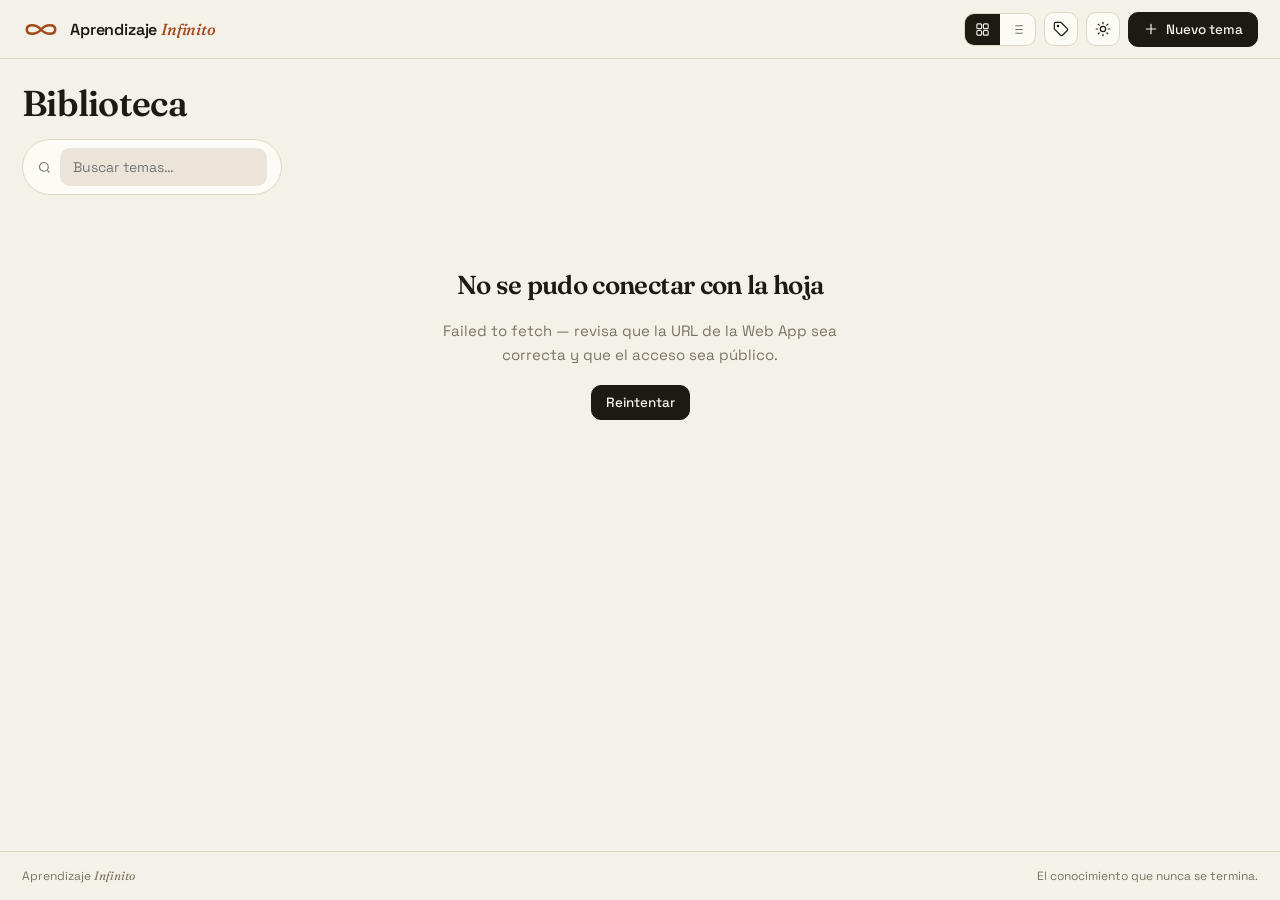
==== commit 720923b7: "a" ====
--- a/index.html
+++ b/index.html
@@ -435,7 +435,7 @@
 /* ═══════════════════════════════════════════════════════════════
    ⚙️  CONFIGURACIÓN — pega aquí la URL de tu Web App (termina en /exec)
    ═══════════════════════════════════════════════════════════════ */
-const API_URL = "PEGA_AQUI_LA_URL_EXEC";
+const API_URL = "https://script.google.com/macros/s/AKfycbxu8-qma-LPukPa1JmGj9uvdzmwOviz0fnULmu6ijPHTOng06H8tiHraAjQvuBUoONB/exec";
 
 /* ─────────── Utilidades ─────────── */
 const $  = s => document.querySelector(s);
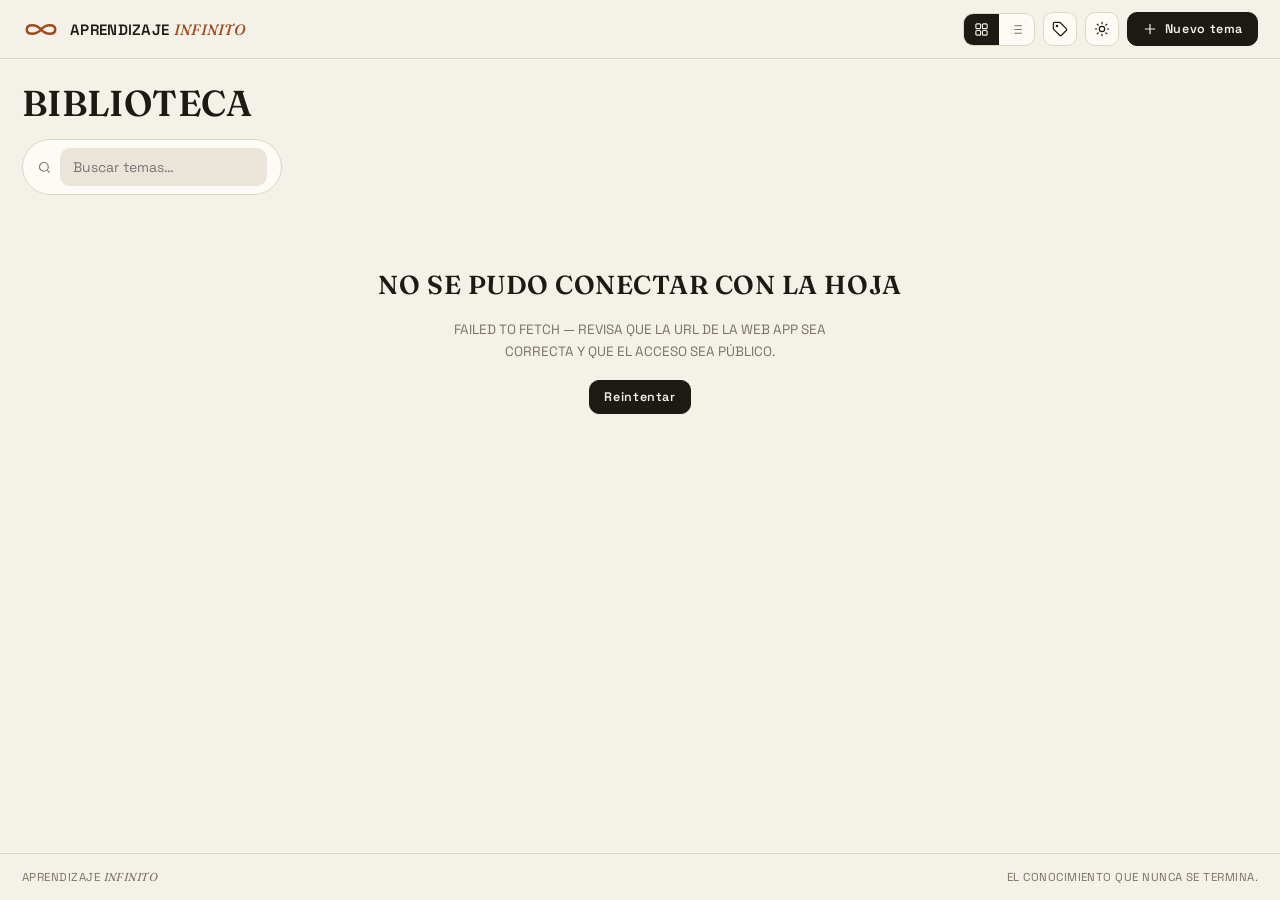
==== commit b3e9c479: "a" ====
--- a/index.html
+++ b/index.html
@@ -30,11 +30,18 @@
   min-height:100dvh; display:flex; flex-direction:column;
   -webkit-font-smoothing:antialiased; transition:background .25s,color .25s;
 }
+/* Todo el índice se muestra en mayúsculas (solo visual, los datos no cambian) */
+body{ text-transform:uppercase; }
+code,.file-path{ text-transform:none; }
 button{font:inherit;color:inherit;background:none;border:none;cursor:pointer}
 a{color:inherit;text-decoration:none}
 svg{display:block}
 :focus-visible{outline:2px solid var(--accent);outline-offset:2px;border-radius:6px}
 .wrap{width:100%;max-width:1800px;margin-inline:auto;padding-inline:clamp(10px,1.8vw,22px)}
+.file-path{
+  font-family:ui-monospace,SFMono-Regular,Menlo,Consolas,monospace;
+  font-size:11px;background:var(--surface2);padding:2px 7px;border-radius:6px;color:var(--ink);
+}
 
 /* ═══════════ Cabecera ═══════════ */
 .top{
@@ -52,14 +59,14 @@
 }
 .brand:hover .inf-path{animation:draw 1.4s cubic-bezier(.55,0,.25,1) forwards}
 @keyframes draw{from{stroke-dashoffset:460}to{stroke-dashoffset:0}}
-.brand-name{font-size:16px;font-weight:600;letter-spacing:-.01em;white-space:nowrap}
+.brand-name{font-size:15px;font-weight:600;letter-spacing:.02em;white-space:nowrap}
 .brand-name em{font-family:'Fraunces',serif;font-style:italic;font-weight:500;color:var(--accent)}
 .actions{display:flex;align-items:center;gap:8px}
 
 .btn{
   display:inline-flex;align-items:center;gap:7px;border:1px solid var(--line);
-  background:var(--surface);border-radius:10px;padding:8px 14px;font-size:13.5px;
-  font-weight:500;transition:transform .15s,background .15s,border-color .15s;
+  background:var(--surface);border-radius:10px;padding:8px 14px;font-size:12.5px;
+  font-weight:600;letter-spacing:.05em;transition:transform .15s,background .15s,border-color .15s;
 }
 .btn:hover{border-color:var(--muted)}
 .btn:active{transform:scale(.97)}
@@ -84,19 +91,20 @@
 /* ═══════════ Principal ═══════════ */
 main{flex:1;padding-block:22px 40px}
 .page-head{display:flex;align-items:baseline;gap:16px;flex-wrap:wrap;margin-bottom:14px}
-.page-head h1{font-family:'Fraunces',serif;font-weight:600;font-size:clamp(26px,3.4vw,36px);letter-spacing:-.02em}
-.page-head p{font-size:13px;color:var(--muted)}
+.page-head h1{font-family:'Fraunces',serif;font-weight:600;font-size:clamp(26px,3.4vw,36px);letter-spacing:.01em}
+.page-head p{font-size:12.5px;color:var(--muted);letter-spacing:.04em}
 .toolbar{display:flex;gap:12px;align-items:center;flex-wrap:wrap;margin-bottom:20px}
 .search{
   display:flex;align-items:center;gap:8px;background:var(--surface);
   border:1px solid var(--line);border-radius:999px;padding:8px 14px;min-width:min(260px,100%);
 }
 .search svg{width:15px;height:15px;stroke:var(--muted);fill:none;stroke-width:1.8;flex:none}
-.search input{border:none;background:none;outline:none;font:inherit;font-size:13.5px;color:inherit;width:100%}
+.search input{border:none;background:none;outline:none;font:inherit;font-size:13px;color:inherit;width:100%}
 .chips{display:flex;gap:7px;flex-wrap:wrap}
 .chip{
-  font-size:12px;padding:5px 12px;border:1px solid var(--line);border-radius:999px;
-  color:var(--muted);transition:all .15s;white-space:nowrap;
+  font-size:11.5px;font-weight:500;letter-spacing:.04em;padding:5px 12px;
+  border:1px solid var(--line);border-radius:999px;color:var(--muted);
+  transition:all .15s;white-space:nowrap;
 }
 .chip:hover{border-color:var(--muted);color:var(--ink)}
 .chip.on{background:var(--ink);color:var(--bg);border-color:var(--ink)}
@@ -106,9 +114,9 @@
 .group{margin-bottom:30px}
 .group-head{display:flex;align-items:center;gap:12px;margin-bottom:13px}
 .g-num{font-size:11.5px;font-weight:600;letter-spacing:.1em;color:var(--muted)}
-.group-head h2{font-family:'Fraunces',serif;font-style:italic;font-weight:500;font-size:clamp(20px,2.4vw,25px);letter-spacing:-.01em}
+.group-head h2{font-family:'Fraunces',serif;font-style:italic;font-weight:500;font-size:clamp(20px,2.4vw,25px);letter-spacing:.02em}
 .g-line{flex:1;height:1px;background:var(--line)}
-.g-count{font-size:12px;color:var(--muted);white-space:nowrap}
+.g-count{font-size:11.5px;color:var(--muted);white-space:nowrap;letter-spacing:.04em}
 
 /* ═══════════ Vista tarjetas ═══════════ */
 .grid{display:grid;grid-template-columns:repeat(auto-fill,minmax(min(100%,255px),1fr));gap:13px}
@@ -127,12 +135,12 @@
 }
 .mod-icon svg{width:22px;height:22px;stroke:currentColor;fill:none;stroke-width:1.7;stroke-linecap:round;stroke-linejoin:round}
 .mod-icon img{width:26px;height:26px;object-fit:contain;border-radius:6px}
-.card h3{font-family:'Fraunces',serif;font-weight:600;font-size:19px;letter-spacing:-.01em;line-height:1.2}
+.card h3{font-family:'Fraunces',serif;font-weight:600;font-size:18px;letter-spacing:.02em;line-height:1.2}
 .card p{
-  font-size:13px;color:var(--muted);line-height:1.5;flex:1;
+  font-size:12px;color:var(--muted);line-height:1.55;flex:1;
   display:-webkit-box;-webkit-line-clamp:3;-webkit-box-orient:vertical;overflow:hidden;
 }
-.card-meta{display:flex;align-items:center;gap:8px;font-size:11.5px;color:var(--muted)}
+.card-meta{display:flex;align-items:center;gap:8px;font-size:11px;color:var(--muted);letter-spacing:.03em}
 .card-meta .cat{display:inline-flex;align-items:center;gap:6px;border:1px solid var(--line);border-radius:999px;padding:3px 10px}
 .card-meta .cat::before{content:'';width:7px;height:7px;border-radius:50%;background:var(--c,var(--muted))}
 .card-edit{
@@ -156,9 +164,9 @@
 .row-item .mod-icon{width:36px;height:36px;font-size:16px;border-radius:10px}
 .row-item .mod-icon svg{width:18px;height:18px}
 .row-item .mod-icon img{width:20px;height:20px}
-.row-item .r-name{font-weight:600;font-size:14.5px;line-height:1.25}
-.row-item .r-desc{font-size:12px;color:var(--muted);white-space:nowrap;overflow:hidden;text-overflow:ellipsis}
-.row-item .cat{font-size:11.5px;color:var(--muted);display:flex;align-items:center;gap:6px;white-space:nowrap}
+.row-item .r-name{font-weight:600;font-size:13.5px;letter-spacing:.03em;line-height:1.25}
+.row-item .r-desc{font-size:11.5px;color:var(--muted);white-space:nowrap;overflow:hidden;text-overflow:ellipsis}
+.row-item .cat{font-size:11px;color:var(--muted);display:flex;align-items:center;gap:6px;white-space:nowrap}
 .row-item .cat::before{content:'';width:7px;height:7px;border-radius:50%;background:var(--c,var(--muted))}
 .row-item .chev{width:15px;height:15px;stroke:var(--muted);fill:none;stroke-width:1.8}
 .row-edit{width:28px;height:28px;border-radius:8px;display:flex;align-items:center;justify-content:center;color:var(--muted)}
@@ -176,10 +184,10 @@
   stroke:currentColor;stroke-width:8;stroke-linecap:round;fill:none;
   stroke-dasharray:460;stroke-dashoffset:460;animation:draw 2.1s .15s cubic-bezier(.6,0,.2,1) forwards;
 }
-.hero h1{font-family:'Fraunces',serif;font-weight:600;font-size:clamp(34px,6vw,54px);letter-spacing:-.025em}
+.hero h1{font-family:'Fraunces',serif;font-weight:600;font-size:clamp(32px,6vw,52px);letter-spacing:.02em}
 .hero h1 em{font-style:italic;color:var(--accent)}
-.hero p{color:var(--muted);font-size:15px;max-width:420px;line-height:1.6}
-.empty-note{color:var(--muted);font-size:13.5px;padding:36px 0;text-align:center}
+.hero p{color:var(--muted);font-size:13.5px;max-width:440px;line-height:1.6}
+.empty-note{color:var(--muted);font-size:13px;padding:36px 0;text-align:center}
 .skel{height:150px;border-radius:16px;background:var(--surface2);animation:pulse 1.3s ease-in-out infinite}
 @keyframes pulse{50%{opacity:.45}}
 
@@ -192,7 +200,7 @@
 dialog[open]{animation:pop .22s cubic-bezier(.2,.9,.3,1.15)}
 @keyframes pop{from{opacity:0;transform:translateY(16px) scale(.98)}}
 .dlg-head{display:flex;align-items:center;justify-content:space-between;padding:18px 20px 0}
-.dlg-head h3{font-family:'Fraunces',serif;font-weight:600;font-size:21px;letter-spacing:-.01em}
+.dlg-head h3{font-family:'Fraunces',serif;font-weight:600;font-size:20px;letter-spacing:.02em}
 .dlg-x{width:30px;height:30px;border-radius:9px;display:flex;align-items:center;justify-content:center;color:var(--muted)}
 .dlg-x:hover{background:var(--surface2);color:var(--ink)}
 .dlg-x svg{width:15px;height:15px;stroke:currentColor;stroke-width:1.8;fill:none;stroke-linecap:round}
@@ -200,7 +208,7 @@
 .dlg-foot{display:flex;align-items:center;gap:9px;padding:14px 20px;border-top:1px solid var(--line)}
 .dlg-foot .grow{flex:1}
 .field label{
-  display:block;font-size:10.5px;font-weight:600;letter-spacing:.09em;
+  display:block;font-size:10px;font-weight:600;letter-spacing:.09em;
   text-transform:uppercase;color:var(--muted);margin-bottom:6px;
 }
 input[type=text],input:not([type]),textarea{
@@ -246,15 +254,15 @@
 .cat-list.open{display:block}
 .cat-list button{
   display:flex;justify-content:space-between;align-items:center;width:100%;
-  text-align:left;padding:8px 11px;border-radius:8px;font-size:13.5px;
+  text-align:left;padding:8px 11px;border-radius:8px;font-size:13px;
 }
 .cat-list button:hover{background:var(--surface2)}
-.cat-list button span{color:var(--muted);font-size:11.5px}
+.cat-list button span{color:var(--muted);font-size:11px}
 
 /* diálogo de categorías */
 .cat-row{display:flex;gap:9px;align-items:center}
 .cat-row input{flex:1}
-.cat-row .use{font-size:11.5px;color:var(--muted);white-space:nowrap}
+.cat-row .use{font-size:11px;color:var(--muted);white-space:nowrap}
 .cat-row .save{width:34px;height:34px;flex:none;border-radius:9px;border:1px solid var(--line);display:flex;align-items:center;justify-content:center;color:var(--muted)}
 .cat-row .save:hover{color:var(--ink);border-color:var(--muted)}
 .cat-row .save svg{width:14px;height:14px;stroke:currentColor;fill:none;stroke-width:2;stroke-linecap:round;stroke-linejoin:round}
@@ -265,7 +273,7 @@
 #toasts{position:fixed;bottom:18px;left:50%;transform:translateX(-50%);z-index:100;display:flex;flex-direction:column;gap:8px;align-items:center;width:max-content;max-width:calc(100vw - 24px)}
 .toast{
   display:flex;align-items:center;gap:9px;background:var(--ink);color:var(--bg);
-  font-size:13px;padding:10px 16px;border-radius:12px;box-shadow:var(--shadow);
+  font-size:12.5px;padding:10px 16px;border-radius:12px;box-shadow:var(--shadow);
   animation:tin .25s cubic-bezier(.2,.9,.3,1.2);
 }
 .toast.out{opacity:0;transform:translateY(8px);transition:all .3s}
@@ -275,7 +283,7 @@
 /* ═══════════ Pie ═══════════ */
 .foot{
   border-top:1px solid var(--line);padding-block:16px;display:flex;
-  justify-content:space-between;gap:10px;font-size:12px;color:var(--muted);flex-wrap:wrap;
+  justify-content:space-between;gap:10px;font-size:11.5px;color:var(--muted);flex-wrap:wrap;letter-spacing:.04em;
 }
 .foot em{font-family:'Fraunces',serif}
 
@@ -360,6 +368,7 @@
       <div class="field">
         <label for="f-nombre">Nombre del tema</label>
         <input id="f-nombre" maxlength="60" placeholder="p. ej. Biología celular" required>
+        <p class="hint" id="f-file-hint"></p>
       </div>
       <div class="field-row">
         <div class="field">
@@ -433,7 +442,7 @@
 <script>
 'use strict';
 /* ═══════════════════════════════════════════════════════════════
-   ⚙️  CONFIGURACIÓN — pega aquí la URL de tu Web App (termina en /exec)
+   ⚙️  CONFIGURACIÓN — Web App de Apps Script (ya conectada)
    ═══════════════════════════════════════════════════════════════ */
 const API_URL = "https://script.google.com/macros/s/AKfycbxu8-qma-LPukPa1JmGj9uvdzmwOviz0fnULmu6ijPHTOng06H8tiHraAjQvuBUoONB/exec";
 
@@ -467,6 +476,22 @@
     if(v.startsWith(e) || e.startsWith(v)) return {type:'similar', cat:e};
   }
   return null;
+}
+
+/* Slug para el archivo de cada tema: "Biología Celular" → biologia-celular */
+function slugify(name){
+  const s = String(name || '').trim().toLowerCase();
+  let out = '';
+  for(const ch of s){
+    if(ch === 'ñ') out += 'n';
+    else if(ACC.hasOwnProperty(ch)) out += ACC[ch];
+    else out += ch;
+  }
+  return out.replace(/[^a-z0-9]+/g,'-').replace(/^-+|-+$/g,'') || 'tema';
+}
+/* Cada tema abre su propio archivo en pages/ ; el ?id= permite cargar sus datos */
+function themeHref(m){
+  return `pages/${slugify(m.nombre)}.html?id=${encodeURIComponent(m.id)}`;
 }
 
 const PALETTE = ['#a34a1d','#3f6f4e','#8a3a52','#b08a2e','#56652a','#2f6076','#7d4a6f','#4d4a42'];
@@ -643,12 +668,13 @@
     C.innerHTML = `<p class="empty-note">Ningún tema coincide con la búsqueda.</p>`;
     return;
   }
-  let html = '', lastCat = null, gi = 0, groupCount = 0;
+  let html = '', lastCat = null, gi = 0, nRow = 0, groupCount = 0;
   for(const m of list){
     const cat = m.categoria || '';
     if(cat !== lastCat){
-      if(lastCat !== null) html += ui.view === 'cards' ? '</div>' : '</div>';
-      gi++; groupCount = list.filter(x => (x.categoria || '') === cat).length;
+      if(lastCat !== null) html += '</div></section>';   // cierra el grupo anterior
+      gi++; nRow = 0;                                    // ← contador por grupo (fix NaN)
+      groupCount = list.filter(x => (x.categoria || '') === cat).length;
       html += `
         <section class="group">
           <div class="group-head">
@@ -660,15 +686,15 @@
           ${ui.view === 'cards' ? '<div class="grid">' : '<div class="rows">'}`
       lastCat = cat;
     }
-    html += ui.view === 'cards' ? cardHTML(m) : rowHTML(m);
-  }
-  html += '</div></section>';
+    html += ui.view === 'cards' ? cardHTML(m) : rowHTML(m, nRow++);
+  }
+  if(lastCat !== null) html += '</div></section>';
   C.innerHTML = html;
 }
 
 function cardHTML(m){
   return `
-  <article class="card" data-href="tema.html?id=${esc(m.id)}" tabindex="0" role="link"
+  <article class="card" data-href="${themeHref(m)}" tabindex="0" role="link"
            style="--c:${esc(m.color || PALETTE[0])}">
     ${renderIcon(m.icono)}
     <h3>${esc(m.nombre)}</h3>
@@ -683,11 +709,11 @@
   </article>`;
 }
 
-function rowHTML(m, i){
+function rowHTML(m, n){   // ← n es el número dentro de su categoría (01, 02…)
   return `
-  <div class="row-item" data-href="tema.html?id=${esc(m.id)}" tabindex="0" role="link"
+  <div class="row-item" data-href="${themeHref(m)}" tabindex="0" role="link"
        style="--c:${esc(m.color || PALETTE[0])}">
-    <span class="idx">${String(i + 1).padStart(2,'0')}</span>
+    <span class="idx">${String(n + 1).padStart(2,'0')}</span>
     ${renderIcon(m.icono)}
     <div style="min-width:0">
       <div class="r-name">${esc(m.nombre)}</div>
@@ -742,9 +768,17 @@
   box.className = 'hint err'; return false;
 }
 
+/* Muestra el archivo pages/….html que corresponderá al tema */
+function updateFileHint(){
+  const n = $('#f-nombre').value.trim();
+  $('#f-file-hint').innerHTML = n
+    ? `Archivo de destino: <span class="file-path">pages/${slugify(n)}.html</span>`
+    : '';
+}
+
 function refreshIconPreview(){
   const box = $('#f-icono-preview');
-  box.innerHTML = renderIcon($('#f-icono').value).replace('class="mod-icon"','class="icon-preview-inner"')
+  box.innerHTML = renderIcon($('#f-icono').value)
     .replace('<span class="mod-icon">','').replace(/<\/span>$/,'');
   box.style.setProperty('--pc', $('#f-color').value);
 }
@@ -776,6 +810,7 @@
   $('#f-cat-hint').className = 'hint';
   renderSwatches();
   refreshIconPreview();
+  updateFileHint();
   catHint($('#f-cat').value, m ? m.categoria : '');
   dlgModule.showModal();
   setTimeout(() => $('#f-nombre').focus(), 60);
@@ -805,6 +840,7 @@
   catHint(catInput.value, editingId ? (getModule(editingId)?.categoria || '') : '');
 });
 catInput.addEventListener('blur', () => setTimeout(() => catList.classList.remove('open'), 120));
+ $('#f-nombre').addEventListener('input', updateFileHint);
  $('#f-icono').addEventListener('input', refreshIconPreview);
  $('#f-color').addEventListener('input', () => { markSwatch(); refreshIconPreview(); });
 
@@ -955,26 +991,14 @@
 };
  $$('[data-close]').forEach(b => b.onclick = () => $('#' + b.dataset.close).close());
 
-/* ─────────── Datos de demostración (solo si no hay API_URL) ─────────── */
+/* ─────────── Datos de demostración (solo si se borra API_URL) ─────────── */
 const DEMO_MODULES = [
   { id:'d1', nombre:'Biología celular', color:'#3f6f4e', categoria:'ciencias', tablas:4,
     icono:'<svg viewBox="0 0 24 24"><circle cx="12" cy="12" r="9"/><circle cx="10" cy="11" r="3.2"/><circle cx="16.5" cy="16" r="1.4"/><path d="M15 6.5c1.8.6 3 1.8 3.6 3.4"/></svg>',
     descripcion:'La unidad mínima de la vida: estructura, orgánulos y procesos fundamentales.' },
   { id:'d2', nombre:'Álgebra lineal', color:'#2f6076', categoria:'matematicas', tablas:2,
     icono:'<svg viewBox="0 0 24 24"><rect x="3.5" y="3.5" width="17" height="17" rx="2"/><path d="M9.5 3.5v17M15.5 3.5v17M3.5 9.5h17M3.5 15.5h17"/></svg>',
-    descripcion:'Vectores, matrices y transformaciones: el lenguaje de los datos.' },
-  { id:'d3', nombre:'Programación web', color:'#a34a1d', categoria:'tecnologia', tablas:5,
-    icono:'<svg viewBox="0 0 24 24"><path d="m8 8-4 4 4 4M16 8l4 4-4 4M13.5 5l-3 14"/></svg>',
-    descripcion:'HTML, CSS y JavaScript desde cero hasta construir tus propias páginas.' },
-  { id:'d4', nombre:'Historia universal', color:'#8a3a52', categoria:'humanidades', tablas:3,
-    icono:'<svg viewBox="0 0 24 24"><path d="M4 21h16M6 21V8m4 13V8m4 13V8m4 13V8M3.5 8 12 3l8.5 5Z"/></svg>',
-    descripcion:'De las primeras civilizaciones al mundo contemporáneo, en perspectiva.' },
-  { id:'d5', nombre:'Inglés B2', color:'#b08a2e', categoria:'idiomas', tablas:6,
-    icono:'<svg viewBox="0 0 24 24"><circle cx="12" cy="12" r="9"/><path d="M3 12h18M12 3c2.5 2.5 3.8 5.6 3.8 9S14.5 18.5 12 21c-2.5-2.5-3.8-5.6-3.8-9S9.5 5.5 12 3Z"/></svg>',
-    descripcion:'Gramática, vocabulario y expresiones para el nivel upper-intermediate.' },
-  { id:'d6', nombre:'Física cuántica', color:'#4d4a42', categoria:'ciencias', tablas:2,
-    icono:'<svg viewBox="0 0 24 24"><circle cx="12" cy="12" r="1.6" fill="currentColor" stroke="none"/><ellipse cx="12" cy="12" rx="9" ry="4"/><ellipse cx="12" cy="12" rx="9" ry="4" transform="rotate(60 12 12)"/><ellipse cx="12" cy="12" rx="9" ry="4" transform="rotate(120 12 12)"/></svg>',
-    descripcion:'El mundo subatómico: superposición, entrelazamiento y probabilidad.' }
+    descripcion:'Vectores, matrices y transformaciones: el lenguaje de los datos.' }
 ];
 
 /* ─────────── Arranque ─────────── */
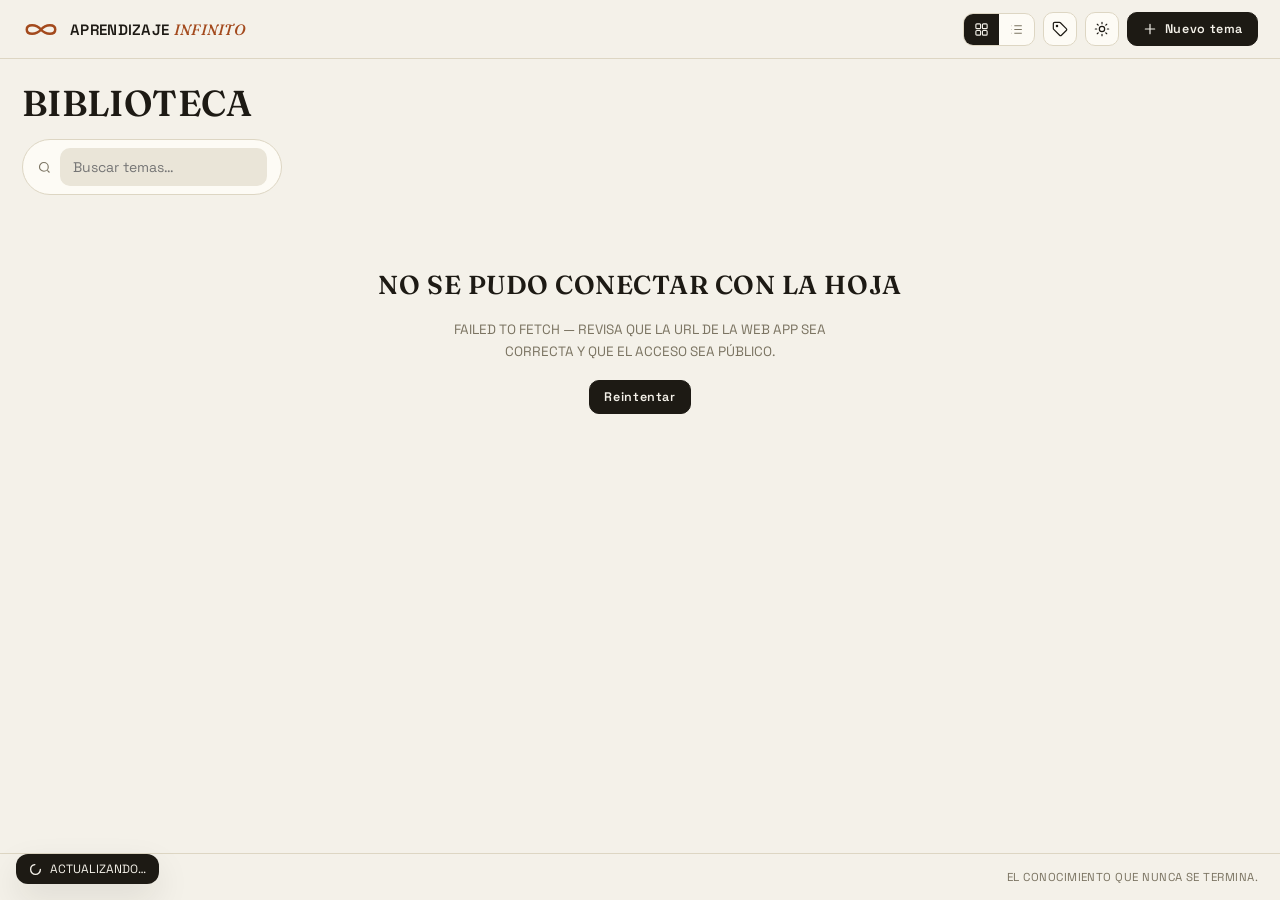
==== commit e1ff6427: "Update index.html" ====
--- a/index.html
+++ b/index.html
@@ -42,6 +42,16 @@
   font-family:ui-monospace,SFMono-Regular,Menlo,Consolas,monospace;
   font-size:11px;background:var(--surface2);padding:2px 7px;border-radius:6px;color:var(--ink);
 }
+
+/* Indicador discreto de sincronización en segundo plano */
+#syncing{
+  position:fixed;left:16px;bottom:16px;z-index:150;
+  display:flex;align-items:center;gap:8px;
+  background:var(--ink);color:var(--bg);font-size:12px;
+  padding:7px 13px;border-radius:12px;box-shadow:var(--shadow);
+}
+#syncing .mini-spin{width:13px;height:13px;animation:spin .9s linear infinite}
+@keyframes spin{to{transform:rotate(360deg)}}
 
 /* ═══════════ Cabecera ═══════════ */
 .top{
@@ -332,6 +342,12 @@
 <div id="demo-banner" hidden>
   Modo demostración con datos de ejemplo — coloca la URL <code>/exec</code> de tu Apps Script en
   <code>API_URL</code> (al inicio del &lt;script&gt;) para conectar tu hoja.
+</div>
+
+<!-- Indicador discreto de verificación en segundo plano -->
+<div id="syncing" hidden>
+  <svg class="mini-spin" viewBox="0 0 24 24"><circle cx="12" cy="12" r="9" fill="none" stroke="currentColor" stroke-width="2.5" stroke-linecap="round" stroke-dasharray="40 18"/></svg>
+  <span>Actualizando…</span>
 </div>
 
 <main class="wrap" id="main">
@@ -539,13 +555,21 @@
 }
 function persistCache(){ if(cacheRev != null) writeCache(state.modules, cacheRev); }
 
+/* ═══════════ Red con TIMEOUT: ninguna petición queda colgada ═══════════ */
+const FETCH_TIMEOUT = 30000;
+function fetchWithTimeout(url, opts, ms = FETCH_TIMEOUT){
+  const ctrl = new AbortController();
+  const t = setTimeout(() => ctrl.abort(), ms);
+  return fetch(url, Object.assign({}, opts, { signal: ctrl.signal }))
+    .finally(() => clearTimeout(t));
+}
 async function apiGet(params){
-  const r = await fetch(`${API_URL}?${params}`);
+  const r = await fetchWithTimeout(`${API_URL}?${params}`);
   if(!r.ok) throw new Error('HTTP ' + r.status);
   return r.json();
 }
 async function apiPost(action, payload){
-  const r = await fetch(API_URL, {
+  const r = await fetchWithTimeout(API_URL, {
     method: 'POST',
     headers: {'Content-Type':'text/plain;charset=utf-8'}, // evita el preflight CORS
     body: JSON.stringify(Object.assign({ action }, payload))
@@ -553,38 +577,50 @@
   if(!r.ok) throw new Error('HTTP ' + r.status);
   return r.json();
 }
-
-/* Carga inicial: caché primero; solo baja de la hoja si la revisión cambió */
-async function loadInitial(){
-  const cached = readCache();
-  if(cached && cached.data){
-    try{
-      const r = await apiGet('action=rev');
-      if(String(r.rev) === String(cached.rev)){
-        state = cached.data; cacheRev = cached.rev; return;
-      }
-    }catch(_){ /* sin conexión: usamos la copia local */
-      state = cached.data; cacheRev = cached.rev; return;
-    }
-  }
+function abortMsg(err){
+  return err && err.name === 'AbortError'
+    ? 'tiempo de espera agotado' : (err && err.message) || 'error de red';
+}
+
+/* ═══════════ Estrategia de carga (rápida) ═══════════
+   1. Si hay copia local → se pinta AL INSTANTE (cero red).
+   2. Verificación de fondo: si la revisión de la hoja cambió,
+      se descarga y re-pinta. SIN intervalos periódicos.       */
+function stateFromCache(){
+  const c = readCache();
+  if(c && c.data && Array.isArray(c.data.modules)){
+    state = c.data;
+    cacheRev = String(c.rev ?? '');
+    return true;
+  }
+  return false;
+}
+async function fetchAll(){
   const r = await apiGet('action=all');
   if(!r.ok) throw new Error(r.error || 'Error al leer la hoja');
-  state = { modules: r.modules }; cacheRev = String(r.rev); writeCache(r.modules, r.rev);
-}
-
-/* Mantenimiento silencioso cada 30 min: compara revisión local contra la hoja */
-async function syncTick(){
-  if(demoMode || loading) return;
+  state = { modules: r.modules || [] };
+  cacheRev = String(r.rev);
+  writeCache(state.modules, cacheRev);
+}
+
+let checking = false;
+function setSyncing(on){
+  const el = document.getElementById('syncing');
+  if(el) el.hidden = !on;
+}
+async function backgroundCheck(){
+  if(demoMode || checking) return;
+  checking = true; setSyncing(true);
   try{
     const r = await apiGet('action=rev');
-    if(String(r.rev) !== String(cacheRev)){
-      const all = await apiGet('action=all');
-      state = { modules: all.modules }; cacheRev = String(all.rev);
-      writeCache(all.modules, all.rev); render();
+    if(String(r.rev) === String(cacheRev)){
+      persistCache();                    // backup de respaldo
     }else{
-      persistCache(); // backup de respaldo
+      await fetchAll();
+      render();
     }
-  }catch(_){ /* offline: la copia local sigue siendo la fuente */ }
+  }catch(_){ /* offline: manda la copia local */ }
+  checking = false; setSyncing(false);
 }
 
 /* ─────────── Mutaciones con reversión si fallan ─────────── */
@@ -602,7 +638,7 @@
     return true;
   }catch(err){
     state = JSON.parse(snap); render();
-    toast('No se pudo guardar: ' + (err.message || 'error de red'), 'err');
+    toast('No se pudo guardar: ' + abortMsg(err), 'err');
     return false;
   }
 }
@@ -672,8 +708,8 @@
   for(const m of list){
     const cat = m.categoria || '';
     if(cat !== lastCat){
-      if(lastCat !== null) html += '</div></section>';   // cierra el grupo anterior
-      gi++; nRow = 0;                                    // ← contador por grupo (fix NaN)
+      if(lastCat !== null) html += '</div></section>';
+      gi++; nRow = 0;
       groupCount = list.filter(x => (x.categoria || '') === cat).length;
       html += `
         <section class="group">
@@ -709,7 +745,7 @@
   </article>`;
 }
 
-function rowHTML(m, n){   // ← n es el número dentro de su categoría (01, 02…)
+function rowHTML(m, n){
   return `
   <div class="row-item" data-href="${themeHref(m)}" tabindex="0" role="link"
        style="--c:${esc(m.color || PALETTE[0])}">
@@ -1001,7 +1037,9 @@
     descripcion:'Vectores, matrices y transformaciones: el lenguaje de los datos.' }
 ];
 
-/* ─────────── Arranque ─────────── */
+/* ─────────── Arranque ───────────
+   Con caché: pinta AL INSTANTE y verifica la hoja en segundo plano.
+   Sin caché: skeleton breve + descarga (ahora rápida: solo el Index). */
 (async function init(){
   setView(ui.view);
   if(demoMode){
@@ -1010,20 +1048,26 @@
     loading = false; render();
     return;
   }
+  const hadCache = stateFromCache();
+  if(hadCache){
+    loading = false;
+    render();                  // ← contenido visible de inmediato, cero espera
+    backgroundCheck();         // ← verifica si la hoja cambió, sin molestar
+    return;
+  }
   try{
-    await loadInitial();
+    await fetchAll();
   }catch(err){
     loading = false;
     $('#content').innerHTML = `
       <div class="hero" style="padding-top:6vh">
         <h1 style="font-size:26px">No se pudo conectar con la hoja</h1>
-        <p>${esc(err.message || 'Error de red')} — revisa que la URL de la Web App sea correcta y que el acceso sea público.</p>
+        <p>${esc(abortMsg(err))} — revisa que la URL de la Web App sea correcta y que el acceso sea público.</p>
         <button class="btn primary" onclick="location.reload()">Reintentar</button>
       </div>`;
     return;
   }
   loading = false; render();
-  setInterval(syncTick, 30 * 60 * 1000);   // respaldo/comparación cada 30 minutos
 })();
 </script>
 </body>
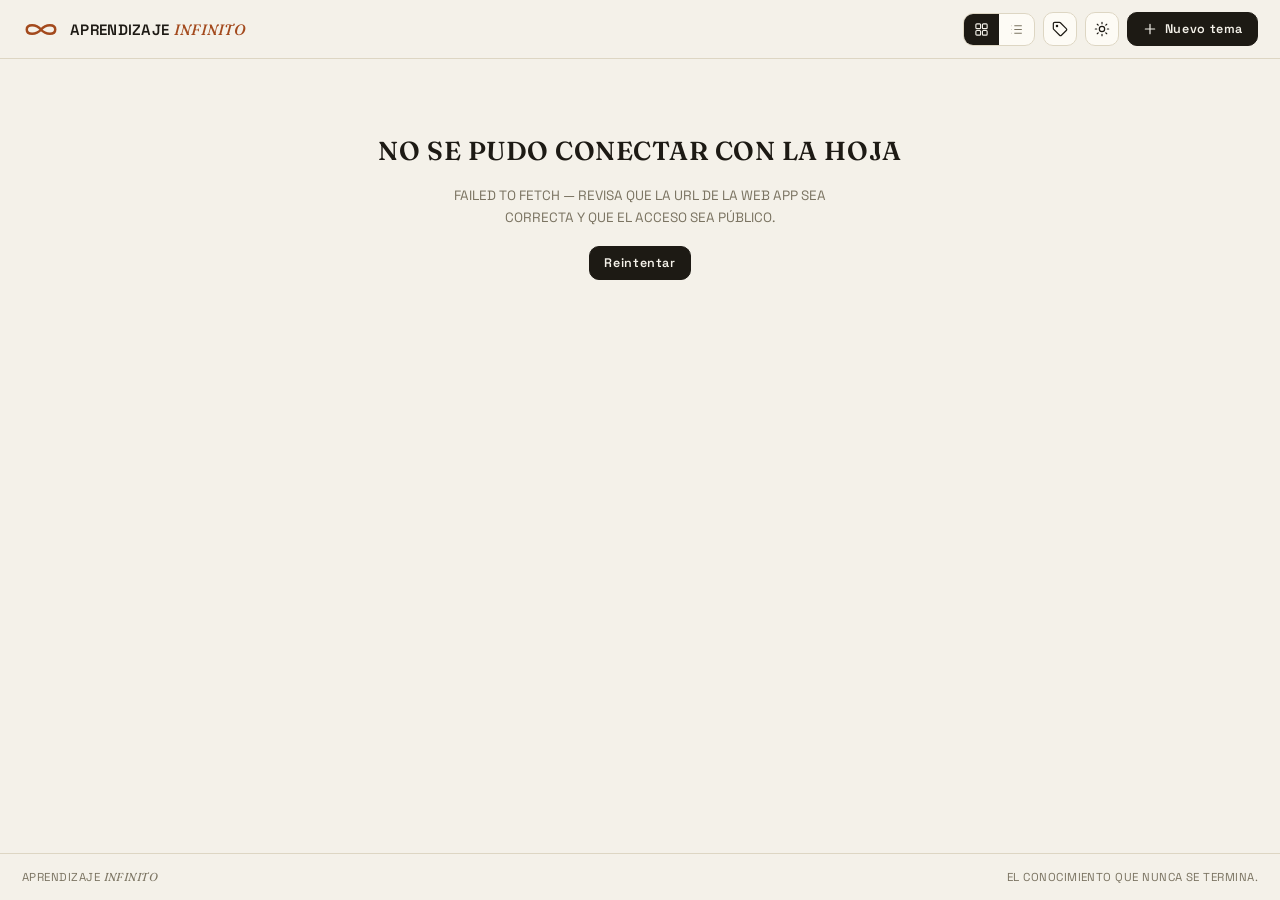
==== commit 92bb8357: "Update index.html" ====
--- a/index.html
+++ b/index.html
@@ -16,6 +16,7 @@
 <style>
 /* ═══════════ Base ═══════════ */
 *,*::before,*::after{box-sizing:border-box;margin:0;padding:0}
+[hidden]{display:none!important}
 [data-theme="light"]{
   --bg:#f4f1e9; --surface:#fdfbf5; --surface2:#eae5d8; --ink:#1d1a14;
   --muted:#7b7462; --line:#ddd6c3; --accent:#a34a1d; --shadow:0 14px 34px rgba(30,25,12,.10);
@@ -611,15 +612,17 @@
 async function backgroundCheck(){
   if(demoMode || checking) return;
   checking = true; setSyncing(true);
+  const safety = setTimeout(() => setSyncing(false), 45000); /* se apaga sola pase lo que pase */
   try{
     const r = await apiGet('action=rev');
     if(String(r.rev) === String(cacheRev)){
-      persistCache();                    // backup de respaldo
+      persistCache();
     }else{
       await fetchAll();
       render();
     }
-  }catch(_){ /* offline: manda la copia local */ }
+  }catch(_){ }
+  clearTimeout(safety);
   checking = false; setSyncing(false);
 }
 
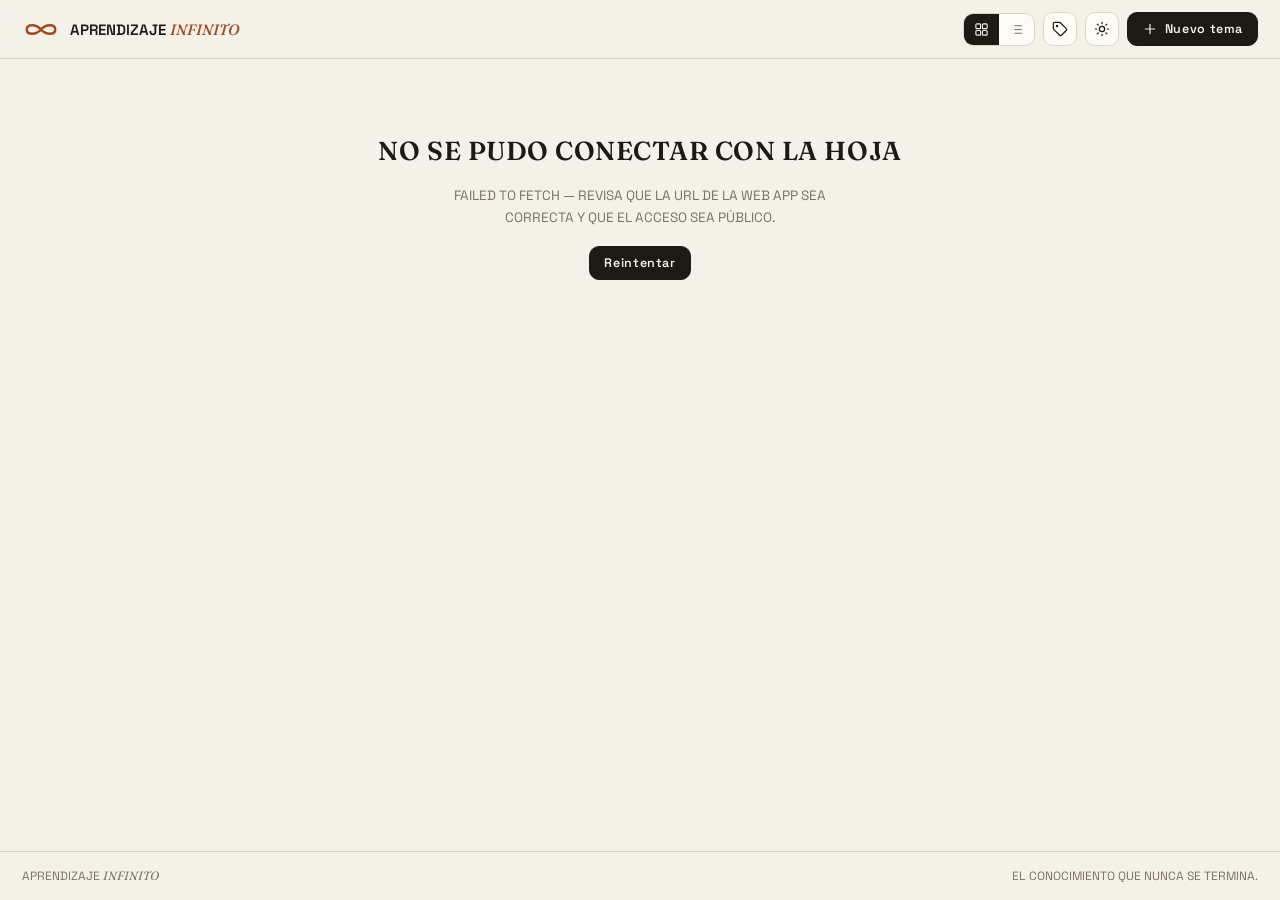
==== commit ffcc4804: "Forma final" ====
--- a/index.html
+++ b/index.html
@@ -1,1077 +1,20 @@
 <!DOCTYPE html>
-<html lang="es" data-theme="dark">
+<html lang="es">
 <head>
 <meta charset="UTF-8">
 <meta name="viewport" content="width=device-width, initial-scale=1.0">
 <title>Aprendizaje Infinito</title>
-<script>
-/* Tema antes del primer pintado para evitar destellos */
-document.documentElement.dataset.theme =
-  localStorage.getItem('ai_theme') ||
-  (matchMedia('(prefers-color-scheme: light)').matches ? 'light' : 'dark');
-</script>
-<link rel="preconnect" href="https://fonts.googleapis.com">
-<link rel="preconnect" href="https://fonts.gstatic.com" crossorigin>
-<link href="https://fonts.googleapis.com/css2?family=Fraunces:ital,opsz,wght@0,9..144,400..700;1,9..144,400..700&family=Space+Grotesk:wght@400..700&display=swap" rel="stylesheet">
-<style>
-/* ═══════════ Base ═══════════ */
-*,*::before,*::after{box-sizing:border-box;margin:0;padding:0}
-[hidden]{display:none!important}
-[data-theme="light"]{
-  --bg:#f4f1e9; --surface:#fdfbf5; --surface2:#eae5d8; --ink:#1d1a14;
-  --muted:#7b7462; --line:#ddd6c3; --accent:#a34a1d; --shadow:0 14px 34px rgba(30,25,12,.10);
-}
-[data-theme="dark"]{
-  --bg:#15130d; --surface:#1e1b13; --surface2:#2a261a; --ink:#ece6d6;
-  --muted:#9c947d; --line:#332e20; --accent:#dd8143; --shadow:0 14px 34px rgba(0,0,0,.45);
-}
-html{-webkit-text-size-adjust:100%}
-body{
-  font-family:'Space Grotesk',sans-serif; background:var(--bg); color:var(--ink);
-  min-height:100dvh; display:flex; flex-direction:column;
-  -webkit-font-smoothing:antialiased; transition:background .25s,color .25s;
-}
-/* Todo el índice se muestra en mayúsculas (solo visual, los datos no cambian) */
-body{ text-transform:uppercase; }
-code,.file-path{ text-transform:none; }
-button{font:inherit;color:inherit;background:none;border:none;cursor:pointer}
-a{color:inherit;text-decoration:none}
-svg{display:block}
-:focus-visible{outline:2px solid var(--accent);outline-offset:2px;border-radius:6px}
-.wrap{width:100%;max-width:1800px;margin-inline:auto;padding-inline:clamp(10px,1.8vw,22px)}
-.file-path{
-  font-family:ui-monospace,SFMono-Regular,Menlo,Consolas,monospace;
-  font-size:11px;background:var(--surface2);padding:2px 7px;border-radius:6px;color:var(--ink);
-}
-
-/* Indicador discreto de sincronización en segundo plano */
-#syncing{
-  position:fixed;left:16px;bottom:16px;z-index:150;
-  display:flex;align-items:center;gap:8px;
-  background:var(--ink);color:var(--bg);font-size:12px;
-  padding:7px 13px;border-radius:12px;box-shadow:var(--shadow);
-}
-#syncing .mini-spin{width:13px;height:13px;animation:spin .9s linear infinite}
-@keyframes spin{to{transform:rotate(360deg)}}
-
-/* ═══════════ Cabecera ═══════════ */
-.top{
-  position:sticky;top:0;z-index:40;
-  background:color-mix(in srgb,var(--bg) 82%,transparent);
-  backdrop-filter:blur(10px);-webkit-backdrop-filter:blur(10px);
-  border-bottom:1px solid var(--line);
-}
-.top-in{display:flex;align-items:center;justify-content:space-between;gap:10px;height:58px}
-.brand{display:flex;align-items:center;gap:10px;min-width:0}
-.brand .inf{width:38px;height:19px;color:var(--accent);flex:none;overflow:visible}
-.brand .inf-path{
-  stroke-dasharray:460;stroke-dashoffset:0;stroke:currentColor;
-  stroke-width:13;stroke-linecap:round;fill:none;
-}
-.brand:hover .inf-path{animation:draw 1.4s cubic-bezier(.55,0,.25,1) forwards}
-@keyframes draw{from{stroke-dashoffset:460}to{stroke-dashoffset:0}}
-.brand-name{font-size:15px;font-weight:600;letter-spacing:.02em;white-space:nowrap}
-.brand-name em{font-family:'Fraunces',serif;font-style:italic;font-weight:500;color:var(--accent)}
-.actions{display:flex;align-items:center;gap:8px}
-
-.btn{
-  display:inline-flex;align-items:center;gap:7px;border:1px solid var(--line);
-  background:var(--surface);border-radius:10px;padding:8px 14px;font-size:12.5px;
-  font-weight:600;letter-spacing:.05em;transition:transform .15s,background .15s,border-color .15s;
-}
-.btn:hover{border-color:var(--muted)}
-.btn:active{transform:scale(.97)}
-.btn.primary{background:var(--ink);color:var(--bg);border-color:var(--ink)}
-.btn.primary:hover{opacity:.9}
-.btn.icon{padding:8px;border-radius:10px}
-.btn svg{width:16px;height:16px;stroke:currentColor;fill:none;stroke-width:1.8;stroke-linecap:round;stroke-linejoin:round}
-.seg{display:flex;border:1px solid var(--line);border-radius:10px;overflow:hidden;background:var(--surface)}
-.seg button{padding:8px 10px;color:var(--muted);transition:background .15s,color .15s}
-.seg button.on{background:var(--ink);color:var(--bg)}
-.seg button svg{width:15px;height:15px;stroke:currentColor;fill:none;stroke-width:1.8}
-[data-theme="light"] .ico-moon{display:none}
-[data-theme="dark"]  .ico-sun{display:none}
-
-/* ═══════════ Aviso demo ═══════════ */
-#demo-banner{
-  border-bottom:1px solid var(--line);background:color-mix(in srgb,var(--accent) 12%,var(--bg));
-  color:var(--ink);font-size:12.5px;padding:8px clamp(10px,1.8vw,22px);
-}
-#demo-banner code{font-size:11.5px;background:var(--surface2);padding:1px 6px;border-radius:5px}
-
-/* ═══════════ Principal ═══════════ */
-main{flex:1;padding-block:22px 40px}
-.page-head{display:flex;align-items:baseline;gap:16px;flex-wrap:wrap;margin-bottom:14px}
-.page-head h1{font-family:'Fraunces',serif;font-weight:600;font-size:clamp(26px,3.4vw,36px);letter-spacing:.01em}
-.page-head p{font-size:12.5px;color:var(--muted);letter-spacing:.04em}
-.toolbar{display:flex;gap:12px;align-items:center;flex-wrap:wrap;margin-bottom:20px}
-.search{
-  display:flex;align-items:center;gap:8px;background:var(--surface);
-  border:1px solid var(--line);border-radius:999px;padding:8px 14px;min-width:min(260px,100%);
-}
-.search svg{width:15px;height:15px;stroke:var(--muted);fill:none;stroke-width:1.8;flex:none}
-.search input{border:none;background:none;outline:none;font:inherit;font-size:13px;color:inherit;width:100%}
-.chips{display:flex;gap:7px;flex-wrap:wrap}
-.chip{
-  font-size:11.5px;font-weight:500;letter-spacing:.04em;padding:5px 12px;
-  border:1px solid var(--line);border-radius:999px;color:var(--muted);
-  transition:all .15s;white-space:nowrap;
-}
-.chip:hover{border-color:var(--muted);color:var(--ink)}
-.chip.on{background:var(--ink);color:var(--bg);border-color:var(--ink)}
-.chip b{font-weight:600;opacity:.65;margin-left:3px}
-
-/* ═══════════ Grupos por categoría ═══════════ */
-.group{margin-bottom:30px}
-.group-head{display:flex;align-items:center;gap:12px;margin-bottom:13px}
-.g-num{font-size:11.5px;font-weight:600;letter-spacing:.1em;color:var(--muted)}
-.group-head h2{font-family:'Fraunces',serif;font-style:italic;font-weight:500;font-size:clamp(20px,2.4vw,25px);letter-spacing:.02em}
-.g-line{flex:1;height:1px;background:var(--line)}
-.g-count{font-size:11.5px;color:var(--muted);white-space:nowrap;letter-spacing:.04em}
-
-/* ═══════════ Vista tarjetas ═══════════ */
-.grid{display:grid;grid-template-columns:repeat(auto-fill,minmax(min(100%,255px),1fr));gap:13px}
-.card{
-  position:relative;background:var(--surface);border:1px solid var(--line);
-  border-radius:16px;padding:18px 16px 14px;cursor:pointer;display:flex;flex-direction:column;gap:10px;
-  transition:transform .18s,box-shadow .18s,border-color .18s;
-}
-.card::before{content:'';position:absolute;inset:0 0 auto;height:3px;border-radius:16px 16px 0 0;background:var(--c,var(--muted));opacity:.9}
-.card:hover{transform:translateY(-3px);box-shadow:var(--shadow);border-color:color-mix(in srgb,var(--c,var(--muted)) 45%,var(--line))}
-.mod-icon{
-  width:44px;height:44px;border-radius:12px;flex:none;
-  display:flex;align-items:center;justify-content:center;overflow:hidden;
-  background:color-mix(in srgb,var(--c) 14%,transparent);
-  color:var(--c);font-size:20px;line-height:1;
-}
-.mod-icon svg{width:22px;height:22px;stroke:currentColor;fill:none;stroke-width:1.7;stroke-linecap:round;stroke-linejoin:round}
-.mod-icon img{width:26px;height:26px;object-fit:contain;border-radius:6px}
-.card h3{font-family:'Fraunces',serif;font-weight:600;font-size:18px;letter-spacing:.02em;line-height:1.2}
-.card p{
-  font-size:12px;color:var(--muted);line-height:1.55;flex:1;
-  display:-webkit-box;-webkit-line-clamp:3;-webkit-box-orient:vertical;overflow:hidden;
-}
-.card-meta{display:flex;align-items:center;gap:8px;font-size:11px;color:var(--muted);letter-spacing:.03em}
-.card-meta .cat{display:inline-flex;align-items:center;gap:6px;border:1px solid var(--line);border-radius:999px;padding:3px 10px}
-.card-meta .cat::before{content:'';width:7px;height:7px;border-radius:50%;background:var(--c,var(--muted))}
-.card-edit{
-  position:absolute;top:12px;right:12px;width:30px;height:30px;border-radius:9px;
-  display:flex;align-items:center;justify-content:center;color:var(--muted);
-  background:var(--surface2);opacity:0;transition:opacity .15s,color .15s;
-}
-.card:hover .card-edit{opacity:1}
-.card-edit:hover{color:var(--ink)}
-@media (hover:none){.card-edit{opacity:1}}
-.card-edit svg{width:14px;height:14px;stroke:currentColor;fill:none;stroke-width:1.8;stroke-linecap:round;stroke-linejoin:round}
-
-/* ═══════════ Vista lista ═══════════ */
-.rows{border-top:1px solid var(--line)}
-.row-item{
-  display:grid;grid-template-columns:2.4rem 2.4rem 1fr auto auto;align-items:center;gap:13px;
-  padding:11px 6px;border-bottom:1px solid var(--line);cursor:pointer;transition:background .15s;
-}
-.row-item:hover{background:var(--surface)}
-.row-item .idx{font-family:'Fraunces',serif;font-style:italic;color:var(--muted);font-size:15px}
-.row-item .mod-icon{width:36px;height:36px;font-size:16px;border-radius:10px}
-.row-item .mod-icon svg{width:18px;height:18px}
-.row-item .mod-icon img{width:20px;height:20px}
-.row-item .r-name{font-weight:600;font-size:13.5px;letter-spacing:.03em;line-height:1.25}
-.row-item .r-desc{font-size:11.5px;color:var(--muted);white-space:nowrap;overflow:hidden;text-overflow:ellipsis}
-.row-item .cat{font-size:11px;color:var(--muted);display:flex;align-items:center;gap:6px;white-space:nowrap}
-.row-item .cat::before{content:'';width:7px;height:7px;border-radius:50%;background:var(--c,var(--muted))}
-.row-item .chev{width:15px;height:15px;stroke:var(--muted);fill:none;stroke-width:1.8}
-.row-edit{width:28px;height:28px;border-radius:8px;display:flex;align-items:center;justify-content:center;color:var(--muted)}
-.row-edit:hover{color:var(--ink);background:var(--surface2)}
-.row-edit svg{width:13px;height:13px;stroke:currentColor;fill:none;stroke-width:1.8;stroke-linecap:round;stroke-linejoin:round}
-@media (max-width:640px){
-  .row-item{grid-template-columns:1.8rem 2.2rem 1fr auto}
-  .row-item .cat,.row-item .chev{display:none}
-}
-
-/* ═══════════ Estado vacío / carga ═══════════ */
-.hero{display:flex;flex-direction:column;align-items:center;text-align:center;gap:18px;padding:9vh 0 6vh}
-.hero .inf{width:150px;height:75px;color:var(--accent);overflow:visible}
-.hero .inf-path{
-  stroke:currentColor;stroke-width:8;stroke-linecap:round;fill:none;
-  stroke-dasharray:460;stroke-dashoffset:460;animation:draw 2.1s .15s cubic-bezier(.6,0,.2,1) forwards;
-}
-.hero h1{font-family:'Fraunces',serif;font-weight:600;font-size:clamp(32px,6vw,52px);letter-spacing:.02em}
-.hero h1 em{font-style:italic;color:var(--accent)}
-.hero p{color:var(--muted);font-size:13.5px;max-width:440px;line-height:1.6}
-.empty-note{color:var(--muted);font-size:13px;padding:36px 0;text-align:center}
-.skel{height:150px;border-radius:16px;background:var(--surface2);animation:pulse 1.3s ease-in-out infinite}
-@keyframes pulse{50%{opacity:.45}}
-
-/* ═══════════ Diálogos ═══════════ */
-dialog{
-  border:none;border-radius:18px;background:var(--surface);color:var(--ink);
-  width:min(540px,calc(100vw - 20px));padding:0;margin:auto;
-}
-dialog::backdrop{background:rgba(12,9,4,.55);backdrop-filter:blur(3px)}
-dialog[open]{animation:pop .22s cubic-bezier(.2,.9,.3,1.15)}
-@keyframes pop{from{opacity:0;transform:translateY(16px) scale(.98)}}
-.dlg-head{display:flex;align-items:center;justify-content:space-between;padding:18px 20px 0}
-.dlg-head h3{font-family:'Fraunces',serif;font-weight:600;font-size:20px;letter-spacing:.02em}
-.dlg-x{width:30px;height:30px;border-radius:9px;display:flex;align-items:center;justify-content:center;color:var(--muted)}
-.dlg-x:hover{background:var(--surface2);color:var(--ink)}
-.dlg-x svg{width:15px;height:15px;stroke:currentColor;stroke-width:1.8;fill:none;stroke-linecap:round}
-.dlg-body{padding:16px 20px;display:flex;flex-direction:column;gap:14px;max-height:64vh;overflow-y:auto}
-.dlg-foot{display:flex;align-items:center;gap:9px;padding:14px 20px;border-top:1px solid var(--line)}
-.dlg-foot .grow{flex:1}
-.field label{
-  display:block;font-size:10px;font-weight:600;letter-spacing:.09em;
-  text-transform:uppercase;color:var(--muted);margin-bottom:6px;
-}
-input[type=text],input:not([type]),textarea{
-  font:inherit;font-size:14px;color:inherit;width:100%;
-  background:var(--surface2);border:1px solid transparent;border-radius:10px;
-  padding:9px 12px;outline:none;transition:border-color .15s,background .15s;resize:vertical;
-}
-input:focus,textarea:focus{border-color:var(--accent);background:var(--surface)}
-.field-row{display:grid;grid-template-columns:1fr auto;gap:14px;align-items:start}
-.icon-input{display:flex;gap:9px;align-items:center}
-.icon-preview{
-  width:40px;height:40px;border-radius:11px;flex:none;
-  display:flex;align-items:center;justify-content:center;overflow:hidden;
-  background:color-mix(in srgb,var(--pc,#a34a1d) 14%,transparent);color:var(--pc,#a34a1d);font-size:18px;
-}
-.icon-preview svg{width:20px;height:20px;stroke:currentColor;fill:none;stroke-width:1.7;stroke-linecap:round;stroke-linejoin:round}
-.icon-preview img{width:22px;height:22px;object-fit:contain}
-.color-side{display:flex;flex-direction:column;gap:8px;align-items:center}
-input[type=color]{
-  width:44px;height:44px;padding:0;border-radius:12px;border:1px solid var(--line);
-  background:none;cursor:pointer;appearance:none;-webkit-appearance:none;
-}
-input[type=color]::-webkit-color-swatch-wrapper{padding:3px}
-input[type=color]::-webkit-color-swatch{border:none;border-radius:9px}
-.swatches{display:grid;grid-template-columns:repeat(4,1fr);gap:6px}
-.swatches button{width:17px;height:17px;border-radius:50%;border:2px solid transparent;transition:transform .12s}
-.swatches button:hover{transform:scale(1.2)}
-.swatches button.on{border-color:var(--ink)}
-.hint{font-size:11.5px;color:var(--muted);margin-top:5px}
-.hint.ok{color:color-mix(in srgb,var(--accent) 70%,var(--ink))}
-.hint.err{color:#c04a35;font-weight:500}
-[data-theme="dark"] .hint.err{color:#e0705a}
-.btn.danger{color:#c04a35;border-color:color-mix(in srgb,#c04a35 40%,var(--line))}
-.btn.danger:hover{border-color:#c04a35;background:color-mix(in srgb,#c04a35 10%,var(--surface))}
-
-/* selector de categoría (input + sugerencias) */
-.cat-wrap{position:relative}
-.cat-list{
-  position:absolute;top:calc(100% + 5px);left:0;right:0;z-index:10;
-  background:var(--surface);border:1px solid var(--line);border-radius:12px;
-  box-shadow:var(--shadow);max-height:190px;overflow-y:auto;display:none;padding:5px;
-}
-.cat-list.open{display:block}
-.cat-list button{
-  display:flex;justify-content:space-between;align-items:center;width:100%;
-  text-align:left;padding:8px 11px;border-radius:8px;font-size:13px;
-}
-.cat-list button:hover{background:var(--surface2)}
-.cat-list button span{color:var(--muted);font-size:11px}
-
-/* diálogo de categorías */
-.cat-row{display:flex;gap:9px;align-items:center}
-.cat-row input{flex:1}
-.cat-row .use{font-size:11px;color:var(--muted);white-space:nowrap}
-.cat-row .save{width:34px;height:34px;flex:none;border-radius:9px;border:1px solid var(--line);display:flex;align-items:center;justify-content:center;color:var(--muted)}
-.cat-row .save:hover{color:var(--ink);border-color:var(--muted)}
-.cat-row .save svg{width:14px;height:14px;stroke:currentColor;fill:none;stroke-width:2;stroke-linecap:round;stroke-linejoin:round}
-.cat-row input.bad{border-color:#c04a35}
-.cats-note{font-size:12px;color:var(--muted)}
-
-/* ═══════════ Toasts ═══════════ */
-#toasts{position:fixed;bottom:18px;left:50%;transform:translateX(-50%);z-index:100;display:flex;flex-direction:column;gap:8px;align-items:center;width:max-content;max-width:calc(100vw - 24px)}
-.toast{
-  display:flex;align-items:center;gap:9px;background:var(--ink);color:var(--bg);
-  font-size:12.5px;padding:10px 16px;border-radius:12px;box-shadow:var(--shadow);
-  animation:tin .25s cubic-bezier(.2,.9,.3,1.2);
-}
-.toast.out{opacity:0;transform:translateY(8px);transition:all .3s}
-.toast::before{content:'';width:7px;height:7px;border-radius:50%;background:var(--dot,var(--accent));flex:none}
-@keyframes tin{from{opacity:0;transform:translateY(12px)}}
-
-/* ═══════════ Pie ═══════════ */
-.foot{
-  border-top:1px solid var(--line);padding-block:16px;display:flex;
-  justify-content:space-between;gap:10px;font-size:11.5px;color:var(--muted);flex-wrap:wrap;letter-spacing:.04em;
-}
-.foot em{font-family:'Fraunces',serif}
-
-@media (max-width:560px){
-  .btn.primary span{display:none}
-  .btn.primary{padding:8px 11px}
-  .brand-name span{display:none}
-  .field-row{grid-template-columns:1fr}
-}
-</style>
+<!-- ═══════════════════════════════════════════════════════════════
+     APRENDIZAJE INFINITO — SPA (index.html VACÍO a propósito)
+     Todo el interfaz se genera desde app.js:
+       · index.html                → índice de temas
+       · index.html?tema=<hoja>    → página de un tema (su hoja)
+     config.js define window.AI_CONFIG.API_URL y NO se sube a GitHub:
+       · local:  node crear-config.mjs  (lee .env.local)
+       · GitHub: el workflow deploy.yml lo genera con el secret API_URL
+     ═══════════════════════════════════════════════════════════════ -->
+<script src="js/config.js"></script>
+<script src="js/app.js"></script>
 </head>
-<body>
-
-<header class="top">
-  <div class="top-in wrap">
-    <a class="brand" href="index.html" aria-label="Aprendizaje Infinito — inicio">
-      <svg class="inf" viewBox="0 0 200 100" aria-hidden="true">
-        <path class="inf-path" d="M25,50 C25,20 75,20 100,50 C125,80 175,80 175,50 C175,20 125,20 100,50 C75,80 25,80 25,50 Z"/>
-      </svg>
-      <span class="brand-name"><span>Aprendizaje&nbsp;</span><em>Infinito</em></span>
-    </a>
-    <div class="actions">
-      <div class="seg" role="group" aria-label="Modo de vista">
-        <button id="v-cards" title="Vista tarjetas" aria-label="Vista tarjetas">
-          <svg viewBox="0 0 24 24"><rect x="3" y="3" width="7.5" height="7.5" rx="1.5"/><rect x="13.5" y="3" width="7.5" height="7.5" rx="1.5"/><rect x="3" y="13.5" width="7.5" height="7.5" rx="1.5"/><rect x="13.5" y="13.5" width="7.5" height="7.5" rx="1.5"/></svg>
-        </button>
-        <button id="v-list" title="Vista lista" aria-label="Vista lista">
-          <svg viewBox="0 0 24 24"><path d="M8.5 6h12M8.5 12h12M8.5 18h12M3.5 6h.5M3.5 12h.5M3.5 18h.5"/></svg>
-        </button>
-      </div>
-      <button class="btn icon" id="btn-cats" title="Editar categorías" aria-label="Editar categorías">
-        <svg viewBox="0 0 24 24"><path d="M12.6 2.6 21.4 11.4a2 2 0 0 1 0 2.8l-7.2 7.2a2 2 0 0 1-2.8 0L2.6 12.6A2 2 0 0 1 2 11.2V4a2 2 0 0 1 2-2h7.2a2 2 0 0 1 1.4.6Z"/><circle cx="7.5" cy="7.5" r="1"/></svg>
-      </button>
-      <button class="btn icon" id="btn-mode" title="Modo claro / oscuro" aria-label="Cambiar modo">
-        <svg class="ico-sun" viewBox="0 0 24 24"><circle cx="12" cy="12" r="4"/><path d="M12 2v2m0 16v2M4.9 4.9l1.4 1.4m11.4 11.4 1.4 1.4M2 12h2m16 0h2M4.9 19.1l1.4-1.4M17.7 6.3l1.4-1.4"/></svg>
-        <svg class="ico-moon" viewBox="0 0 24 24"><path d="M21 12.8A9 9 0 1 1 11.2 3a7 7 0 0 0 9.8 9.8Z"/></svg>
-      </button>
-      <button class="btn primary" id="btn-new">
-        <svg viewBox="0 0 24 24" fill="none" stroke="currentColor" stroke-width="2" stroke-linecap="round"><path d="M12 5v14M5 12h14"/></svg>
-        <span>Nuevo tema</span>
-      </button>
-    </div>
-  </div>
-</header>
-
-<div id="demo-banner" hidden>
-  Modo demostración con datos de ejemplo — coloca la URL <code>/exec</code> de tu Apps Script en
-  <code>API_URL</code> (al inicio del &lt;script&gt;) para conectar tu hoja.
-</div>
-
-<!-- Indicador discreto de verificación en segundo plano -->
-<div id="syncing" hidden>
-  <svg class="mini-spin" viewBox="0 0 24 24"><circle cx="12" cy="12" r="9" fill="none" stroke="currentColor" stroke-width="2.5" stroke-linecap="round" stroke-dasharray="40 18"/></svg>
-  <span>Actualizando…</span>
-</div>
-
-<main class="wrap" id="main">
-  <div id="app">
-    <div class="page-head" id="page-head">
-      <h1>Biblioteca</h1><p id="stats"></p>
-    </div>
-    <div class="toolbar" id="toolbar">
-      <div class="search">
-        <svg viewBox="0 0 24 24"><circle cx="11" cy="11" r="7"/><path d="m20 20-3.5-3.5"/></svg>
-        <input id="q" type="text" placeholder="Buscar temas…" autocomplete="off">
-      </div>
-      <div class="chips" id="chips"></div>
-    </div>
-    <div id="content"></div>
-  </div>
-</main>
-
-<footer class="foot wrap">
-  <span>Aprendizaje <em>Infinito</em></span>
-  <span>El conocimiento que nunca se termina.</span>
-</footer>
-
-<!-- ═══ Diálogo: nuevo / editar tema ═══ -->
-<dialog id="dlg-module">
-  <form id="form-module" novalidate>
-    <div class="dlg-head">
-      <h3 id="m-title">Nuevo tema</h3>
-      <button type="button" class="dlg-x" data-close="dlg-module" aria-label="Cerrar">
-        <svg viewBox="0 0 24 24"><path d="M18 6 6 18M6 6l12 12"/></svg>
-      </button>
-    </div>
-    <div class="dlg-body">
-      <div class="field">
-        <label for="f-nombre">Nombre del tema</label>
-        <input id="f-nombre" maxlength="60" placeholder="p. ej. Biología celular" required>
-        <p class="hint" id="f-file-hint"></p>
-      </div>
-      <div class="field-row">
-        <div class="field">
-          <label for="f-icono">Icono</label>
-          <div class="icon-input">
-            <span class="icon-preview" id="f-icono-preview"></span>
-            <input id="f-icono" placeholder="Emoji, URL de imagen o <svg>…" autocomplete="off">
-          </div>
-          <p class="hint">Acepta un emoji, la URL de una imagen o el código completo de un SVG.</p>
-        </div>
-        <div class="field color-side">
-          <label for="f-color">Color</label>
-          <input type="color" id="f-color" value="#a34a1d">
-          <div class="swatches" id="f-swatches"></div>
-        </div>
-      </div>
-      <div class="field">
-        <label for="f-cat">Categoría</label>
-        <div class="cat-wrap">
-          <input id="f-cat" placeholder="Escribe una nueva o elige una existente…" autocomplete="off">
-          <div class="cat-list" id="f-cat-list"></div>
-        </div>
-        <p class="hint" id="f-cat-hint"></p>
-      </div>
-      <div class="field">
-        <label for="f-desc">Descripción</label>
-        <textarea id="f-desc" rows="3" maxlength="220" placeholder="De qué trata este tema…"></textarea>
-      </div>
-    </div>
-    <div class="dlg-foot">
-      <button type="button" class="btn danger" id="f-delete" hidden>
-        <svg viewBox="0 0 24 24" fill="none" stroke="currentColor" stroke-width="1.8" stroke-linecap="round"><path d="M3 6h18M8 6V4h8v2M19 6l-1 14H6L5 6M10 11v6M14 11v6"/></svg>
-        Eliminar
-      </button>
-      <span class="grow"></span>
-      <button type="button" class="btn" data-close="dlg-module">Cancelar</button>
-      <button type="submit" class="btn primary" id="f-save">Guardar</button>
-    </div>
-  </form>
-</dialog>
-
-<!-- ═══ Diálogo: categorías ═══ -->
-<dialog id="dlg-cats">
-  <div class="dlg-head">
-    <h3>Categorías</h3>
-    <button type="button" class="dlg-x" data-close="dlg-cats" aria-label="Cerrar">
-      <svg viewBox="0 0 24 24"><path d="M18 6 6 18M6 6l12 12"/></svg>
-    </button>
-  </div>
-  <div class="dlg-body" id="cats-list"></div>
-  <div class="dlg-foot">
-    <span class="cats-note">Renombrar una categoría la actualiza en todos los temas que la usan.</span>
-    <span class="grow"></span>
-    <button type="button" class="btn primary" data-close="dlg-cats">Listo</button>
-  </div>
-</dialog>
-
-<!-- ═══ Diálogo: confirmación ═══ -->
-<dialog id="dlg-confirm">
-  <div class="dlg-head"><h3 id="c-title"></h3></div>
-  <div class="dlg-body"><p id="c-body" style="font-size:14px;color:var(--muted);line-height:1.55"></p></div>
-  <div class="dlg-foot">
-    <span class="grow"></span>
-    <button type="button" class="btn" id="c-cancel">Cancelar</button>
-    <button type="button" class="btn danger" id="c-ok">Eliminar</button>
-  </div>
-</dialog>
-
-<div id="toasts"></div>
-
-<script>
-'use strict';
-/* ═══════════════════════════════════════════════════════════════
-   ⚙️  CONFIGURACIÓN — Web App de Apps Script (ya conectada)
-   ═══════════════════════════════════════════════════════════════ */
-const API_URL = "https://script.google.com/macros/s/AKfycbxu8-qma-LPukPa1JmGj9uvdzmwOviz0fnULmu6ijPHTOng06H8tiHraAjQvuBUoONB/exec";
-
-/* ─────────── Utilidades ─────────── */
-const $  = s => document.querySelector(s);
-const $$ = s => [...document.querySelectorAll(s)];
-const esc = s => String(s ?? '').replace(/[&<>"']/g,
-  c => ({'&':'&amp;','<':'&lt;','>':'&gt;','"':'&quot;',"'":'&#39;'}[c]));
-
-/* Normalización de categorías: sin acentos, minúsculas, la Ñ se conserva */
-const ACC = {'á':'a','à':'a','ä':'a','â':'a','ã':'a','é':'e','è':'e','ë':'e','ê':'e',
-  'í':'i','ì':'i','ï':'i','î':'i','ó':'o','ò':'o','ö':'o','ô':'o','õ':'o',
-  'ú':'u','ù':'u','ü':'u','û':'u','ç':'c','Á':'a','É':'e','Í':'i','Ó':'o','Ú':'u','Ü':'u','Ç':'c'};
-function normCat(s){
-  s = String(s == null ? '' : s).trim().replace(/\s+/g,' ');
-  let out = '';
-  for(const ch of s) out += ACC.hasOwnProperty(ch) ? ACC[ch] : ch;
-  return out.toLowerCase();
-}
-/* Rechaza parecidos: "ciencias" ↔ "ciencias naturales", "programación" ↔ "programacion" */
-function findCatConflict(value, pool, exclude){
-  const v = normCat(value);
-  if(!v) return null;
-  const seen = new Set();
-  for(const c of pool){
-    const e = normCat(c);
-    if(!e || seen.has(e)) continue;
-    seen.add(e);
-    if(exclude && e === normCat(exclude)) continue;
-    if(v === e) return {type:'exact', cat:e};
-    if(v.startsWith(e) || e.startsWith(v)) return {type:'similar', cat:e};
-  }
-  return null;
-}
-
-/* Slug para el archivo de cada tema: "Biología Celular" → biologia-celular */
-function slugify(name){
-  const s = String(name || '').trim().toLowerCase();
-  let out = '';
-  for(const ch of s){
-    if(ch === 'ñ') out += 'n';
-    else if(ACC.hasOwnProperty(ch)) out += ACC[ch];
-    else out += ch;
-  }
-  return out.replace(/[^a-z0-9]+/g,'-').replace(/^-+|-+$/g,'') || 'tema';
-}
-/* Cada tema abre su propio archivo en pages/ ; el ?id= permite cargar sus datos */
-function themeHref(m){
-  return `pages/${slugify(m.nombre)}.html?id=${encodeURIComponent(m.id)}`;
-}
-
-const PALETTE = ['#a34a1d','#3f6f4e','#8a3a52','#b08a2e','#56652a','#2f6076','#7d4a6f','#4d4a42'];
-const ICON_FALLBACK = '<svg viewBox="0 0 24 24"><path d="M4 19.5A2.5 2.5 0 0 1 6.5 17H20V2H6.5A2.5 2.5 0 0 0 4 4.5v15Z"/><path d="M4 19.5A2.5 2.5 0 0 0 6.5 22H20v-5"/></svg>';
-
-/* Renderiza el icono del tema: SVG inline, URL de imagen, emoji o iniciales */
-function renderIcon(raw){
-  const s = String(raw || '').trim();
-  if(/^<svg/i.test(s)){
-    const clean = s
-      .replace(/<script[\s\S]*?<\/script>/gi,'')
-      .replace(/\son\w+\s*=\s*("[^"]*"|'[^']*'|[^\s>]+)/gi,'');
-    return `<span class="mod-icon">${clean}</span>`;
-  }
-  if(/^https?:\/\//i.test(s)){
-    return `<span class="mod-icon"><img src="${esc(s)}" alt="" loading="lazy"
-      onerror="this.parentElement.innerHTML='${ICON_FALLBACK.replace(/'/g,'&#39;')}'"></span>`;
-  }
-  if(s){
-    if(/\p{Extended_Pictographic}/u.test(s))
-      return `<span class="mod-icon">${esc([...s].slice(0,3).join(''))}</span>`;
-    const ini = s.split(/\s+/).map(w => w[0]).join('').slice(0,2).toUpperCase();
-    return `<span class="mod-icon">${esc(ini)}</span>`;
-  }
-  return `<span class="mod-icon">${ICON_FALLBACK}</span>`;
-}
-
-/* ─────────── Estado y caché local ─────────── */
-let state = { modules: [] };
-let cacheRev = null;
-let loading = true;
-const demoMode = !/^https?:\/\//i.test(API_URL || '');
-const CACHE_KEY = 'ai_cache_v1';
-const ui = {
-  view: localStorage.getItem('ai_view') || 'cards',
-  q: '',
-  cat: ''            // '' = todas, '__none' = sin categoría, o categoría normalizada
-};
-
-function readCache(){
-  try{ return JSON.parse(localStorage.getItem(CACHE_KEY)); }catch(_){ return null; }
-}
-function writeCache(modules, rev){
-  try{ localStorage.setItem(CACHE_KEY, JSON.stringify({ rev, ts: Date.now(), data:{ modules } })); }catch(_){}
-}
-function persistCache(){ if(cacheRev != null) writeCache(state.modules, cacheRev); }
-
-/* ═══════════ Red con TIMEOUT: ninguna petición queda colgada ═══════════ */
-const FETCH_TIMEOUT = 30000;
-function fetchWithTimeout(url, opts, ms = FETCH_TIMEOUT){
-  const ctrl = new AbortController();
-  const t = setTimeout(() => ctrl.abort(), ms);
-  return fetch(url, Object.assign({}, opts, { signal: ctrl.signal }))
-    .finally(() => clearTimeout(t));
-}
-async function apiGet(params){
-  const r = await fetchWithTimeout(`${API_URL}?${params}`);
-  if(!r.ok) throw new Error('HTTP ' + r.status);
-  return r.json();
-}
-async function apiPost(action, payload){
-  const r = await fetchWithTimeout(API_URL, {
-    method: 'POST',
-    headers: {'Content-Type':'text/plain;charset=utf-8'}, // evita el preflight CORS
-    body: JSON.stringify(Object.assign({ action }, payload))
-  });
-  if(!r.ok) throw new Error('HTTP ' + r.status);
-  return r.json();
-}
-function abortMsg(err){
-  return err && err.name === 'AbortError'
-    ? 'tiempo de espera agotado' : (err && err.message) || 'error de red';
-}
-
-/* ═══════════ Estrategia de carga (rápida) ═══════════
-   1. Si hay copia local → se pinta AL INSTANTE (cero red).
-   2. Verificación de fondo: si la revisión de la hoja cambió,
-      se descarga y re-pinta. SIN intervalos periódicos.       */
-function stateFromCache(){
-  const c = readCache();
-  if(c && c.data && Array.isArray(c.data.modules)){
-    state = c.data;
-    cacheRev = String(c.rev ?? '');
-    return true;
-  }
-  return false;
-}
-async function fetchAll(){
-  const r = await apiGet('action=all');
-  if(!r.ok) throw new Error(r.error || 'Error al leer la hoja');
-  state = { modules: r.modules || [] };
-  cacheRev = String(r.rev);
-  writeCache(state.modules, cacheRev);
-}
-
-let checking = false;
-function setSyncing(on){
-  const el = document.getElementById('syncing');
-  if(el) el.hidden = !on;
-}
-async function backgroundCheck(){
-  if(demoMode || checking) return;
-  checking = true; setSyncing(true);
-  const safety = setTimeout(() => setSyncing(false), 45000); /* se apaga sola pase lo que pase */
-  try{
-    const r = await apiGet('action=rev');
-    if(String(r.rev) === String(cacheRev)){
-      persistCache();
-    }else{
-      await fetchAll();
-      render();
-    }
-  }catch(_){ }
-  clearTimeout(safety);
-  checking = false; setSyncing(false);
-}
-
-/* ─────────── Mutaciones con reversión si fallan ─────────── */
-async function mutate(action, payload, { apply=null, onOk=null, msg='Guardado' } = {}){
-  const snap = JSON.stringify(state);
-  if(apply) apply();
-  render();
-  if(demoMode){ toast('Modo demostración: el cambio no se guarda', 'warn'); return true; }
-  try{
-    const r = await apiPost(action, payload);
-    if(!r.ok) throw new Error(r.error || 'Error del servidor');
-    cacheRev = String(r.rev); persistCache(); render();
-    if(onOk) onOk(r);
-    toast(msg, 'ok');
-    return true;
-  }catch(err){
-    state = JSON.parse(snap); render();
-    toast('No se pudo guardar: ' + abortMsg(err), 'err');
-    return false;
-  }
-}
-
-/* ─────────── Datos derivados ─────────── */
-function getModule(id){ return state.modules.find(m => m.id === id) || null; }
-function existingCats(){
-  const map = new Map();
-  for(const m of state.modules){
-    const c = m.categoria || '';
-    if(!c) continue;
-    const k = normCat(c);
-    if(!map.has(k)) map.set(k, { name: c, norm: k, count: 0 });
-    map.get(k).count++;
-  }
-  return [...map.values()].sort((a,b) => a.norm.localeCompare(b.norm, 'es'));
-}
-function visibleModules(){
-  const q = ui.q.trim().toLowerCase();
-  const list = state.modules.filter(m => {
-    const okq = !q || (m.nombre + ' ' + (m.descripcion || '') + ' ' + (m.categoria || '')).toLowerCase().includes(q);
-    const mc  = normCat(m.categoria || '');
-    const okc = !ui.cat || (ui.cat === '__none' ? !mc : mc === ui.cat);
-    return okq && okc;
-  });
-  list.sort((a,b) => {
-    const ca = a.categoria || '\uffff', cb = b.categoria || '\uffff';
-    return ca.localeCompare(cb, 'es') ||
-           a.nombre.localeCompare(b.nombre, 'es', { sensitivity:'base' });
-  });
-  return list;
-}
-
-/* ─────────── Render ─────────── */
-function render(){
-  if(loading){ renderSkeleton(); return; }
-  renderChips();
-  renderStats();
-  const list = visibleModules();
-  const hasAny = state.modules.length > 0;
-  $('#page-head').hidden = !hasAny;
-  $('#toolbar').hidden   = !hasAny;
-  $('#demo-banner').hidden = !demoMode;
-
-  const C = $('#content');
-  if(!hasAny){
-    C.innerHTML = `
-      <div class="hero">
-        <svg class="inf" viewBox="0 0 200 100" aria-hidden="true">
-          <path class="inf-path" d="M25,50 C25,20 75,20 100,50 C125,80 175,80 175,50 C175,20 125,20 100,50 C75,80 25,80 25,50 Z"/>
-        </svg>
-        <h1>Aprendizaje <em>Infinito</em></h1>
-        <p>Una biblioteca que crece contigo. Crea tu primer tema y empieza a construir conocimiento que nunca se termina.</p>
-        <button class="btn primary" id="hero-new">
-          <svg viewBox="0 0 24 24" fill="none" stroke="currentColor" stroke-width="2" stroke-linecap="round"><path d="M12 5v14M5 12h14"/></svg>
-          Crear el primer tema
-        </button>
-      </div>`;
-    $('#hero-new').onclick = () => openModuleDialog(null);
-    return;
-  }
-  if(!list.length){
-    C.innerHTML = `<p class="empty-note">Ningún tema coincide con la búsqueda.</p>`;
-    return;
-  }
-  let html = '', lastCat = null, gi = 0, nRow = 0, groupCount = 0;
-  for(const m of list){
-    const cat = m.categoria || '';
-    if(cat !== lastCat){
-      if(lastCat !== null) html += '</div></section>';
-      gi++; nRow = 0;
-      groupCount = list.filter(x => (x.categoria || '') === cat).length;
-      html += `
-        <section class="group">
-          <div class="group-head">
-            <span class="g-num">${String(gi).padStart(2,'0')}</span>
-            <h2>${esc(cat || 'sin categoría')}</h2>
-            <span class="g-line"></span>
-            <span class="g-count">${groupCount} ${groupCount === 1 ? 'tema' : 'temas'}</span>
-          </div>
-          ${ui.view === 'cards' ? '<div class="grid">' : '<div class="rows">'}`
-      lastCat = cat;
-    }
-    html += ui.view === 'cards' ? cardHTML(m) : rowHTML(m, nRow++);
-  }
-  if(lastCat !== null) html += '</div></section>';
-  C.innerHTML = html;
-}
-
-function cardHTML(m){
-  return `
-  <article class="card" data-href="${themeHref(m)}" tabindex="0" role="link"
-           style="--c:${esc(m.color || PALETTE[0])}">
-    ${renderIcon(m.icono)}
-    <h3>${esc(m.nombre)}</h3>
-    <p>${esc(m.descripcion || 'Sin descripción todavía.')}</p>
-    <div class="card-meta">
-      ${m.categoria ? `<span class="cat">${esc(m.categoria)}</span>` : '<span></span>'}
-      <span>${m.tablas || 0} ${(m.tablas || 0) === 1 ? 'tabla' : 'tablas'}</span>
-    </div>
-    <button class="card-edit" data-edit="${esc(m.id)}" title="Editar tema" aria-label="Editar tema">
-      <svg viewBox="0 0 24 24"><path d="M17 3a2.8 2.8 0 1 1 4 4L7.5 20.5 2 22l1.5-5.5Z"/></svg>
-    </button>
-  </article>`;
-}
-
-function rowHTML(m, n){
-  return `
-  <div class="row-item" data-href="${themeHref(m)}" tabindex="0" role="link"
-       style="--c:${esc(m.color || PALETTE[0])}">
-    <span class="idx">${String(n + 1).padStart(2,'0')}</span>
-    ${renderIcon(m.icono)}
-    <div style="min-width:0">
-      <div class="r-name">${esc(m.nombre)}</div>
-      <div class="r-desc">${esc(m.descripcion || '')}</div>
-    </div>
-    ${m.categoria ? `<span class="cat">${esc(m.categoria)}</span>` : '<span></span>'}
-    <button class="row-edit" data-edit="${esc(m.id)}" title="Editar tema" aria-label="Editar tema">
-      <svg viewBox="0 0 24 24"><path d="M17 3a2.8 2.8 0 1 1 4 4L7.5 20.5 2 22l1.5-5.5Z"/></svg>
-    </button>
-  </div>`;
-}
-
-function renderChips(){
-  const cats = existingCats();
-  const sinCat = state.modules.filter(m => !normCat(m.categoria)).length;
-  let html = `<button class="chip ${!ui.cat ? 'on' : ''}" data-cat="">Todas<b>${state.modules.length}</b></button>`;
-  for(const c of cats)
-    html += `<button class="chip ${ui.cat === c.norm ? 'on' : ''}" data-cat="${esc(c.norm)}">${esc(c.norm)}<b>${c.count}</b></button>`;
-  if(sinCat)
-    html += `<button class="chip ${ui.cat === '__none' ? 'on' : ''}" data-cat="__none">sin categoría<b>${sinCat}</b></button>`;
-  $('#chips').innerHTML = html;
-}
-
-function renderStats(){
-  const cats = existingCats().length;
-  const n = state.modules.length;
-  $('#stats').textContent = `${n} ${n === 1 ? 'tema' : 'temas'} · ${cats} ${cats === 1 ? 'categoría' : 'categorías'}`;
-}
-
-function renderSkeleton(){
-  $('#page-head').hidden = true; $('#toolbar').hidden = true;
-  $('#content').innerHTML =
-    `<div class="grid">${'<div class="skel"></div>'.repeat(8)}</div>`;
-}
-
-/* ─────────── Diálogo de tema ─────────── */
-let editingId = null;
-const dlgModule = $('#dlg-module');
-
-function catHint(value, exclude){
-  const box = $('#f-cat-hint');
-  const v = normCat(value);
-  if(!v){
-    box.textContent = 'Opcional — los temas sin categoría irán al final.';
-    box.className = 'hint'; return true;
-  }
-  const pool = state.modules.map(m => m.categoria || '');
-  const c = findCatConflict(value, pool, exclude);
-  if(!c){ box.textContent = `Nueva categoría: «${v}».`; box.className = 'hint ok'; return true; }
-  if(c.type === 'exact'){ box.textContent = 'Ya existe: los temas se agruparán juntos.'; box.className = 'hint ok'; return true; }
-  box.textContent = `Demasiado parecida a «${c.cat}» — elige otro nombre.`;
-  box.className = 'hint err'; return false;
-}
-
-/* Muestra el archivo pages/….html que corresponderá al tema */
-function updateFileHint(){
-  const n = $('#f-nombre').value.trim();
-  $('#f-file-hint').innerHTML = n
-    ? `Archivo de destino: <span class="file-path">pages/${slugify(n)}.html</span>`
-    : '';
-}
-
-function refreshIconPreview(){
-  const box = $('#f-icono-preview');
-  box.innerHTML = renderIcon($('#f-icono').value)
-    .replace('<span class="mod-icon">','').replace(/<\/span>$/,'');
-  box.style.setProperty('--pc', $('#f-color').value);
-}
-
-function renderSwatches(){
-  $('#f-swatches').innerHTML = PALETTE.map(c =>
-    `<button type="button" data-c="${c}" style="background:${c}" aria-label="Color ${c}"></button>`).join('');
-  $$('#f-swatches button').forEach(b => {
-    b.onclick = () => { $('#f-color').value = b.dataset.c; markSwatch(); refreshIconPreview(); };
-  });
-  markSwatch();
-}
-function markSwatch(){
-  const cur = $('#f-color').value.toLowerCase();
-  $$('#f-swatches button').forEach(b => b.classList.toggle('on', b.dataset.c.toLowerCase() === cur));
-}
-
-function openModuleDialog(id){
-  editingId = id;
-  const m = id ? getModule(id) : null;
-  $('#m-title').textContent  = m ? 'Editar tema' : 'Nuevo tema';
-  $('#f-nombre').value = m ? m.nombre : '';
-  $('#f-icono').value  = m ? (m.icono || '') : '';
-  $('#f-desc').value   = m ? (m.descripcion || '') : '';
-  $('#f-color').value  = m ? (m.color || PALETTE[0]) : PALETTE[state.modules.length % PALETTE.length];
-  $('#f-cat').value    = m ? (m.categoria || '') : (ui.cat && ui.cat !== '__none' ? ui.cat : '');
-  $('#f-delete').hidden = !m;
-  $('#f-cat-hint').textContent = '';
-  $('#f-cat-hint').className = 'hint';
-  renderSwatches();
-  refreshIconPreview();
-  updateFileHint();
-  catHint($('#f-cat').value, m ? m.categoria : '');
-  dlgModule.showModal();
-  setTimeout(() => $('#f-nombre').focus(), 60);
-}
-
-/* Sugerencias de categoría (select + texto libre a la vez) */
-const catInput = $('#f-cat'), catList = $('#f-cat-list');
-function showCatList(){
-  const q = normCat(catInput.value);
-  const cats = existingCats().filter(c => !q || c.norm.includes(q));
-  catList.innerHTML = cats.length
-    ? cats.map(c => `<button type="button" data-v="${esc(c.name)}">${esc(c.name)}<span>${c.count} ${c.count === 1 ? 'tema' : 'temas'}</span></button>`).join('')
-    : '';
-  catList.classList.toggle('open', cats.length > 0);
-  catList.querySelectorAll('button').forEach(b => {
-    b.addEventListener('pointerdown', e => {
-      e.preventDefault();
-      catInput.value = b.dataset.v;
-      catList.classList.remove('open');
-      catHint(catInput.value, editingId ? (getModule(editingId)?.categoria || '') : '');
-    });
-  });
-}
-catInput.addEventListener('focus', showCatList);
-catInput.addEventListener('input', () => {
-  showCatList();
-  catHint(catInput.value, editingId ? (getModule(editingId)?.categoria || '') : '');
-});
-catInput.addEventListener('blur', () => setTimeout(() => catList.classList.remove('open'), 120));
- $('#f-nombre').addEventListener('input', updateFileHint);
- $('#f-icono').addEventListener('input', refreshIconPreview);
- $('#f-color').addEventListener('input', () => { markSwatch(); refreshIconPreview(); });
-
- $('#form-module').addEventListener('submit', async e => {
-  e.preventDefault();
-  const nombre = $('#f-nombre').value.trim();
-  if(!nombre){ toast('Ponle un nombre al tema', 'warn'); return; }
-  const exclude = editingId ? (getModule(editingId)?.categoria || '') : '';
-  if(!catHint($('#f-cat').value, exclude)) return;   // bloquea categorías similares
-  const payload = {
-    nombre,
-    icono:       $('#f-icono').value.trim(),
-    descripcion: $('#f-desc').value.trim(),
-    color:       $('#f-color').value,
-    categoria:   normCat($('#f-cat').value)
-  };
-  if(editingId){
-    await mutate('module.update', { id: editingId, ...payload }, {
-      apply(){ Object.assign(getModule(editingId), payload); },
-      msg: 'Tema actualizado'
-    });
-  }else{
-    const tmp = 'tmp_' + Date.now();
-    await mutate('module.create', payload, {
-      apply(){ state.modules.push({ id: tmp, creado: new Date().toISOString(), tablas: 0, ...payload }); },
-      onOk(r){
-        const m = state.modules.find(x => x.id === tmp);
-        if(m){ m.id = r.id; persistCache(); }
-      },
-      msg: 'Tema creado'
-    });
-  }
-  dlgModule.close();
-});
-
- $('#f-delete').addEventListener('click', async () => {
-  const m = getModule(editingId);
-  if(!m) return;
-  dlgModule.close();
-  const ok = await confirmDialog(`Eliminar «${m.nombre}»`,
-    `Se borrarán también sus ${m.tablas || 0} ${(m.tablas || 0) === 1 ? 'tabla' : 'tablas'}. Esta acción no se puede deshacer.`);
-  if(!ok) return;
-  await mutate('module.delete', { id: m.id }, {
-    apply(){ state.modules = state.modules.filter(x => x.id !== m.id); },
-    msg: 'Tema eliminado'
-  });
-});
-
-/* ─────────── Diálogo de categorías ─────────── */
-const dlgCats = $('#dlg-cats');
-function openCatsDialog(){
-  const cats = existingCats();
-  $('#cats-list').innerHTML = cats.length ? cats.map(c => `
-    <div class="cat-row" data-from="${esc(c.name)}">
-      <input value="${esc(c.name)}" aria-label="Renombrar ${esc(c.name)}">
-      <span class="use">${c.count} ${c.count === 1 ? 'tema' : 'temas'}</span>
-      <button type="button" class="save" title="Guardar nombre" aria-label="Guardar nombre">
-        <svg viewBox="0 0 24 24"><path d="m4 12 5 5L20 7"/></svg>
-      </button>
-    </div>`).join('')
-    : '<p class="cats-note">Todavía no hay categorías en uso.</p>';
-  $$('#cats-list .cat-row').forEach(row => {
-    const input = row.querySelector('input');
-    const from  = row.dataset.from;
-    input.addEventListener('input', () => input.classList.remove('bad'));
-    input.addEventListener('keydown', e => { if(e.key === 'Enter'){ e.preventDefault(); doRename(from, input); } });
-    row.querySelector('.save').onclick = () => doRename(from, input);
-  });
-  dlgCats.showModal();
-}
-async function doRename(from, input){
-  const to = normCat(input.value);
-  const cur = normCat(from);
-  if(!to || to === cur){ input.value = cur || from; return; }
-  const conflict = findCatConflict(to, state.modules.map(m => m.categoria || ''), from);
-  if(conflict && conflict.type === 'similar'){
-    input.classList.add('bad');
-    toast(`«${to}» se parece a «${conflict.cat}»`, 'err');
-    return;
-  }
-  const done = await mutate('category.rename', { from: cur, to }, {
-    apply(){ state.modules.forEach(m => { if(normCat(m.categoria || '') === cur) m.categoria = to; }); },
-    msg: 'Categoría renombrada'
-  });
-  if(done){ renderChips(); openCatsDialog(); }
-}
-
-/* ─────────── Confirmación ─────────── */
-function confirmDialog(title, body, okLabel = 'Eliminar'){
-  return new Promise(res => {
-    $('#c-title').textContent = title;
-    $('#c-body').textContent  = body;
-    $('#c-ok').textContent    = okLabel;
-    const d = $('#dlg-confirm');
-    const ok = $('#c-ok'), cancel = $('#c-cancel');
-    const done = v => { d.close(); ok.onclick = cancel.onclick = d.onclose = null; res(v); };
-    ok.onclick     = () => done(true);
-    cancel.onclick = () => done(false);
-    d.onclose      = () => done(false);
-    d.showModal();
-  });
-}
-
-/* ─────────── Toasts ─────────── */
-function toast(msg, tone = 'ok'){
-  const t = document.createElement('div');
-  t.className = 'toast';
-  t.style.setProperty('--dot',
-    tone === 'err' ? '#e0705a' : tone === 'warn' ? '#d9a441' : 'var(--accent)');
-  t.textContent = msg;
-  $('#toasts').appendChild(t);
-  setTimeout(() => { t.classList.add('out'); setTimeout(() => t.remove(), 320); }, 3400);
-}
-
-/* ─────────── Interacción general ─────────── */
- $('#content').addEventListener('click', e => {
-  const btn = e.target.closest('[data-edit]');
-  if(btn){ openModuleDialog(btn.dataset.edit); return; }
-  const card = e.target.closest('[data-href]');
-  if(card) location.href = card.dataset.href;
-});
- $('#content').addEventListener('keydown', e => {
-  if(e.key === 'Enter' && e.target.closest('[data-href]'))
-    location.href = e.target.closest('[data-href]').dataset.href;
-});
- $('#q').addEventListener('input', e => { ui.q = e.target.value; render(); });
- $('#chips').addEventListener('click', e => {
-  const chip = e.target.closest('.chip');
-  if(chip){ ui.cat = chip.dataset.cat; render(); }
-});
- $('#btn-new').onclick  = () => openModuleDialog(null);
- $('#btn-cats').onclick = openCatsDialog;
-
-function setView(v){
-  ui.view = v;
-  localStorage.setItem('ai_view', v);
-  $('#v-cards').classList.toggle('on', v === 'cards');
-  $('#v-list').classList.toggle('on', v === 'list');
-  render();
-}
- $('#v-cards').onclick = () => setView('cards');
- $('#v-list').onclick  = () => setView('list');
-
- $('#btn-mode').onclick = () => {
-  const next = document.documentElement.dataset.theme === 'dark' ? 'light' : 'dark';
-  document.documentElement.dataset.theme = next;
-  localStorage.setItem('ai_theme', next);
-};
- $$('[data-close]').forEach(b => b.onclick = () => $('#' + b.dataset.close).close());
-
-/* ─────────── Datos de demostración (solo si se borra API_URL) ─────────── */
-const DEMO_MODULES = [
-  { id:'d1', nombre:'Biología celular', color:'#3f6f4e', categoria:'ciencias', tablas:4,
-    icono:'<svg viewBox="0 0 24 24"><circle cx="12" cy="12" r="9"/><circle cx="10" cy="11" r="3.2"/><circle cx="16.5" cy="16" r="1.4"/><path d="M15 6.5c1.8.6 3 1.8 3.6 3.4"/></svg>',
-    descripcion:'La unidad mínima de la vida: estructura, orgánulos y procesos fundamentales.' },
-  { id:'d2', nombre:'Álgebra lineal', color:'#2f6076', categoria:'matematicas', tablas:2,
-    icono:'<svg viewBox="0 0 24 24"><rect x="3.5" y="3.5" width="17" height="17" rx="2"/><path d="M9.5 3.5v17M15.5 3.5v17M3.5 9.5h17M3.5 15.5h17"/></svg>',
-    descripcion:'Vectores, matrices y transformaciones: el lenguaje de los datos.' }
-];
-
-/* ─────────── Arranque ───────────
-   Con caché: pinta AL INSTANTE y verifica la hoja en segundo plano.
-   Sin caché: skeleton breve + descarga (ahora rápida: solo el Index). */
-(async function init(){
-  setView(ui.view);
-  if(demoMode){
-    $('#demo-banner').hidden = false;
-    state = { modules: DEMO_MODULES };
-    loading = false; render();
-    return;
-  }
-  const hadCache = stateFromCache();
-  if(hadCache){
-    loading = false;
-    render();                  // ← contenido visible de inmediato, cero espera
-    backgroundCheck();         // ← verifica si la hoja cambió, sin molestar
-    return;
-  }
-  try{
-    await fetchAll();
-  }catch(err){
-    loading = false;
-    $('#content').innerHTML = `
-      <div class="hero" style="padding-top:6vh">
-        <h1 style="font-size:26px">No se pudo conectar con la hoja</h1>
-        <p>${esc(abortMsg(err))} — revisa que la URL de la Web App sea correcta y que el acceso sea público.</p>
-        <button class="btn primary" onclick="location.reload()">Reintentar</button>
-      </div>`;
-    return;
-  }
-  loading = false; render();
-})();
-</script>
-</body>
+<body></body>
 </html>
